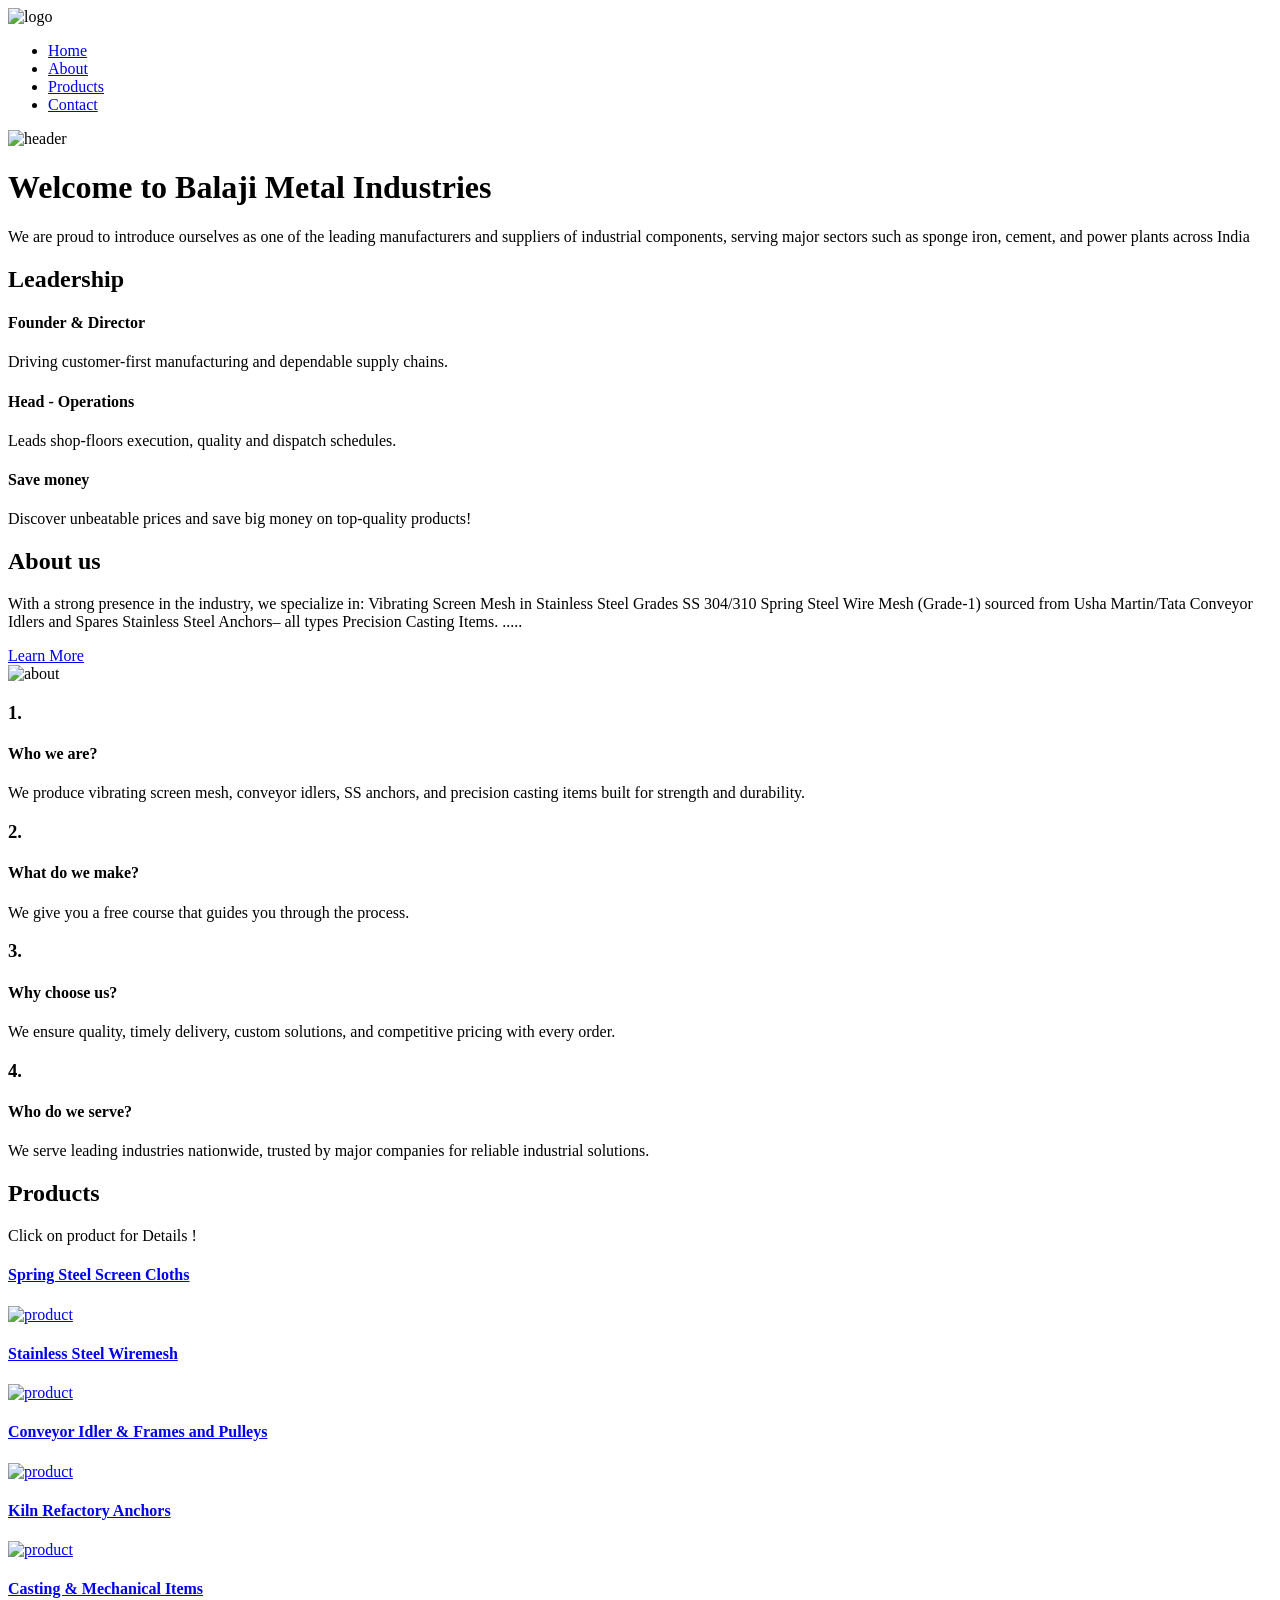
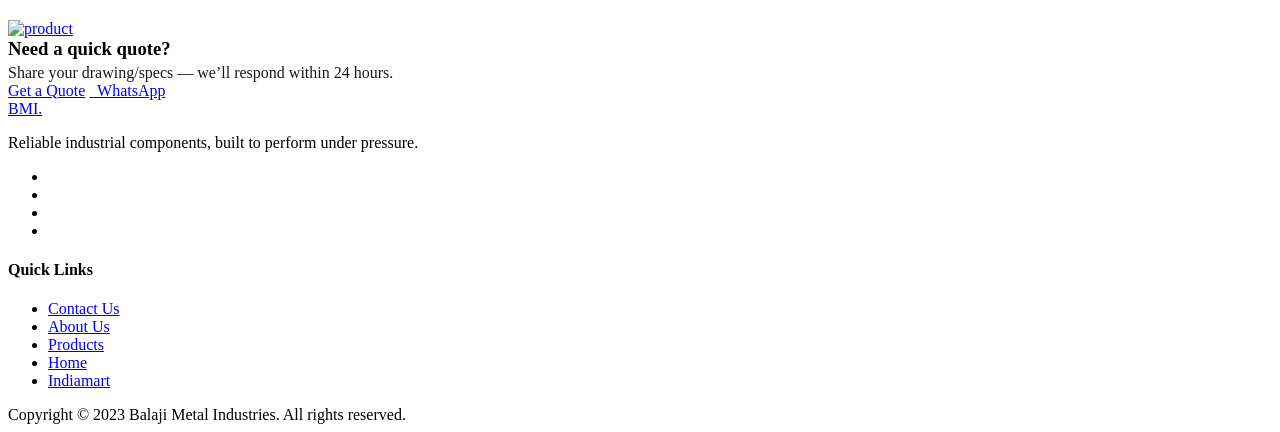
==== index.html @ d3ccbabc "customer list removed" ====
<!DOCTYPE html>
<html lang="en">

<head>

  <!---Links------- -->
  <link href="https://cdn.jsdelivr.net/npm/remixicon@4.3.0/fonts/remixicon.css" rel="stylesheet" />
  <link rel="stylesheet" href="https://cdn.jsdelivr.net/npm/swiper@11/swiper-bundle.min.css">
  <link rel="stylesheet" href="stylenew.css" />
  <link rel="shortcut icon" href="assets/bmi-logo.png" type="image/x-icon">

  <!-- Basic SEO -->
  <title>Balaji Metal Industries | SS Wire Mesh, Conveyor Rollers & Industrial Products</title>
  <meta name="description" content="Balaji Metal Industries is a leading manufacturer and supplier of SS Wire Mesh, Conveyor Idlers & Rollers, SS Anchor Klin, Casting & Mechanical Items. High-quality industrial products with trusted service.">
  <meta name="keywords" content="Balaji Metal Industries, SS Wire Mesh, Conveyor Rollers, SS Anchor Klin, Casting, Mechanical Items, Industrial Products India">
  <meta name="robots" content="index, follow">
  <meta charset="UTF-8">
  <meta name="viewport" content="width=device-width, initial-scale=1.0">

  <!-- Open Graph (Facebook/LinkedIn Sharing) -->
  <meta property="og:title" content="Balaji Metal Industries - Industrial Products Manufacturer">
  <meta property="og:description" content="Leading manufacturer of SS Wire Mesh, Conveyor Rollers, SS Anchor Klin, Casting & Mechanical Items. Trusted by industries across India.">
  <meta property="og:image" content="https://balajimetalindustries.vercel.app/assets/bmi-logo.png">
  <meta property="og:url" content="https://balajimetalindustries.com">
  <meta property="og:type" content="website">

  <!-- Twitter Card -->
  <meta name="twitter:card" content="summary_large_image">
  <meta name="twitter:title" content="Balaji Metal Industries">
  <meta name="twitter:description" content="High-quality SS Wire Mesh, Conveyor Rollers & Industrial Products.">
  <meta name="twitter:image" content="https://balajimetalindustries.vercel.app/assets/bmi-logo.png">
    <script src="https://unpkg.com/scrollreveal"></script>
  <!-- Structured Data (Schema for Organization) -->
  <script type="application/ld+json">
  {
    "@context": "https://schema.org",
    "@type": "Organization",
    "name": "Balaji Metal Industries",
    "url": "https://balajimetalindustries.vercel.app",
    "logo": "https://balajimetalindustries.vercel.app/assets/bmi-logo.png",
    "description": "Manufacturer of SS Wire Mesh, Conveyor Idlers & Rollers, SS Anchor Klin, Casting & Mechanical Items.",
    "address": {
      "@type": "PostalAddress",
      "streetAddress": "26-A Industrial Area Tifra",
      "addressLocality": "Bilaspur",
      "addressRegion": "Chhattisgarh",
      "postalCode": "495223",
      "addressCountry": "India"
    },
    "contactPoint": {
      "@type": "ContactPoint",
      "telephone": "+91-9827930382",
      "contactType": "Customer Support",
      "areaServed": "IN",
      "availableLanguage": "en"
    }
  }
  </script>

</head>
<body>

  <!------Navbar------->
  <nav>
    <div class="nav__header">
      <div class="nav__logo">
        <img src="assets/bmi-logo.png" class="logo" alt="logo">
      </div>
      <div class="nav__menu__btn" id="menu-btn">
        <i class="ri-menu-line"></i>
      </div>
    </div>
    <ul class="nav__links" id="nav-links">
      <li><a href="#home">Home</a></li>
      <li><a href="about.html">About</a></li>
      <li><a href="index.html#product">Products</a></li>
      <li><a href="contact.html">Contact</a></li>
    </ul>
  </nav>


<!-- Hero section -->
  <header class="section__container header__container" id="home">
    <div class="header__image ">
      <img src="assets/header.jpg" class="hero-img fadeIn" alt="header" />
    </div>
    <div class="header__content fadeIn">
      <div>
        <h1>Welcome to Balaji Metal Industries</h1>
        <p>
          We are proud to introduce ourselves as one of the leading
          manufacturers and suppliers of industrial components, serving
          major sectors such as sponge iron, cement, and power plants across
          India
        </p>
      </div>
    </div>
  </header>

<!-- Quick intro -->
  <section class="section__container deals__container">
    <div class="deals__card fadeUp">
      <h2 class="section__header card">Leadership</h2>
      <p></p>
    </div>
    <div class="deals__card">
      <span><i class="ri-cash-line"></i></span>
      <h4>Founder & Director</h4>
      <p>Driving customer-first manufacturing and dependable supply chains.</p>
    </div>
    <div class="deals__card">
      <span><i class="ri-calendar-schedule-line"></i></span>
      <h4>Head - Operations</h4>
      <p>
        Leads shop-floors execution, quality and dispatch schedules.
      </p>
    </div>
    <div class="deals__card">
      <span><i class="ri-money-rupee-circle-line"></i></span>
      <h4>Save money</h4>
      <p>
        Discover unbeatable prices and save big money on top-quality
        products!
      </p>
    </div>
  </section>


<!-- About section -->
  <section class="section__container about__container fadeUp" id="about">
    <div class="about__header">
      <div>
        <h2 class="section__header">About us</h2>
        <p class="section__description">
          With a strong presence in the industry, we specialize in:
          Vibrating Screen Mesh in Stainless Steel Grades SS 304/310
          Spring Steel Wire Mesh (Grade-1) sourced from Usha Martin/Tata
          Conveyor Idlers and Spares
          Stainless Steel Anchors– all types
          Precision Casting Items. .....
        </p>
      </div>
      <a href="about.html" class="about__btn">Learn More</a>
    </div>
    <div class="about__content">
      <div class="about__image imageReveal">
        <img src="assets/about.png" alt="about" />
      </div>
      <div class="about__grid">
        <div class="about__card">
          <h3>1.</h3>
          <h4>Who we are?</h4>
          <p>
            We produce vibrating screen mesh, conveyor idlers, SS anchors, and precision casting items built for strength and durability.
          </p>
        </div>
        <div class="about__card">
          <h3>2.</h3>
          <h4>What do we make?</h4>
          <p>
            We give you a free course that guides you through the process.
          </p>
        </div>
        <div class="about__card">
          <h3>3.</h3>
          <h4>Why choose us?</h4>
          <p>We ensure quality, timely delivery, custom solutions, and competitive pricing with every order.</p>
        </div>
        <div class="about__card">
          <h3>4.</h3>
          <h4>Who do we serve?</h4>
          <p>
            We serve leading industries nationwide, trusted by major companies for reliable industrial solutions.
          </p>
        </div>
      </div>
    </div>
  </section>

<!-- Products section -->
  <section class="section__container product__container" id="product">
    <h2 class="section__header">Products</h2>
    <p>Click on product for Details ! </p>
    <div class="product__grid">

      <a href="product1.html">
        <div class="product__card">
          <h4>Spring Steel Screen Cloths</h4>
          <p></p>
          <img src="assets/Wiremesh/p-1.1.jpg" alt="product" />
        </div>
      </a>

      <a href="product2.html">
        <div class="product__card">
        <h4>Stainless Steel Wiremesh</h4>
        <p></p>
        <img src="assets/SS Wiremsh/p-2.5.jpg" alt="product" />
      </div>
      </a>

      <a href="product3.html">
        <div class="product__card">
          <h4>Conveyor Idler & Frames and Pulleys</h4>
          <p></p>
          <img src="assets/Roller/p-3.1.jpg" alt="product" />
        </div>
      </a>
      <a href="product4.html">
        <div class="product__card">
        <h4>Kiln Refactory Anchors</h4>
        <p></p>
        <img src="assets/Anchor/p-4.1.jpg" alt="product" />
      </div>
      </a>

      <a href="product5.html">
        <div class="product__card">
        <h4>Casting & Mechanical Items</h4>
        <p></p>
        <img src="assets/casting/p-5.1.jpg" alt="product" />
      </div>
      </a>
    </div>
  </section>

  <!-- CTA Bar -->
  <section class="section__container">
    <div class="cta__bar">
      <div>
        <h3 style="margin:0 0 .25rem;">Need a quick quote?</h3>
        <p style="opacity:.9; margin:0;">Share your drawing/specs — we’ll respond within 24 hours.</p>
      </div>
      <a class="btn--light" href="contact.html#form">Get a Quote</a>
      <a class="btn" href="https://wa.me/917000683009" target="_blank" rel="noopener">
        <i class="ri-whatsapp-line"></i>&nbsp; WhatsApp
      </a>
    </div>
  </section>



<!-- Contact detail -->
    <!-- <section class="section-container">
      <div class="contact-details">
        <h2 class="section__header">Contact Details</h2>
        <div class="contact-grid">
          <div class="contact-card">
            <i class="ri-user-3-fill"></i>
            <h4>Owner Name</h4>
            <p>Mrs. Rekha Soni</p>
          </div>
          <div class="contact-card">
            <i class="ri-mail-fill"></i>
            <h4>Email</h4>
            <p><a href="mailto:balajimetalindustries@gmail.com">balajimetalindustries@gmail.com</a></p>
          </div>
          <div class="contact-card">
            <i class="ri-phone-fill"></i>
            <h4>Office Contact</h4>
            <p><a href="tel:+919876543210">+91 9598106365</a></p>
          </div>
        </div>
      </div>
    </section> -->

<!-- Footer -->
    <footer class="footer">
      <div class="section__container footer__container">
        <div class="footer__col">
          <div class="footer__logo"><a href="index.html" class="logo">BMI.</a></div>
          <p>Reliable industrial components, built to perform under pressure.</p>
          <ul class="footer__socials">
            <li><a href="#"><i class="ri-facebook-fill"></i></a></li>
            <li><a href="#"><i class="ri-twitter-fill"></i></a></li>
            <li><a href="#"><i class="ri-linkedin-fill"></i></a></li>
            <li><a href="#"><i class="ri-pinterest-fill"></i></a></li>
          </ul>
        </div>
        <div class="footer__col">
          <h4>Quick Links</h4>
          <ul class="footer__links">
            <li><a href="contact.html">Contact Us</a></li>
            <li><a href="about.html">About Us</a></li>
            <li><a href="index.html#product">Products</a></li>
            <li><a href="index.html">Home</a></li>
            <li><a href="https://www.indiamart.com/balajimetalindustriesbilaspur/profile.html?srsltid=AfmBOooD0EP6Inv6bq7QMRtQfJ1kJ6AT9Rx5hDs3YaGpO_iyS-cby6HP" target="_blank">Indiamart</a></li>
          </ul>
        </div>
      </div>
      <div class="footer__bar">Copyright © 2023 Balaji Metal Industries. All rights reserved.</div>
    </footer>


  <script src="https://unpkg.com/scrollreveal"></script>
  <script src="https://cdn.jsdelivr.net/npm/swiper@11/swiper-bundle.min.js"></script>
  <script src="main.js"></script>

  
</body>

</html>
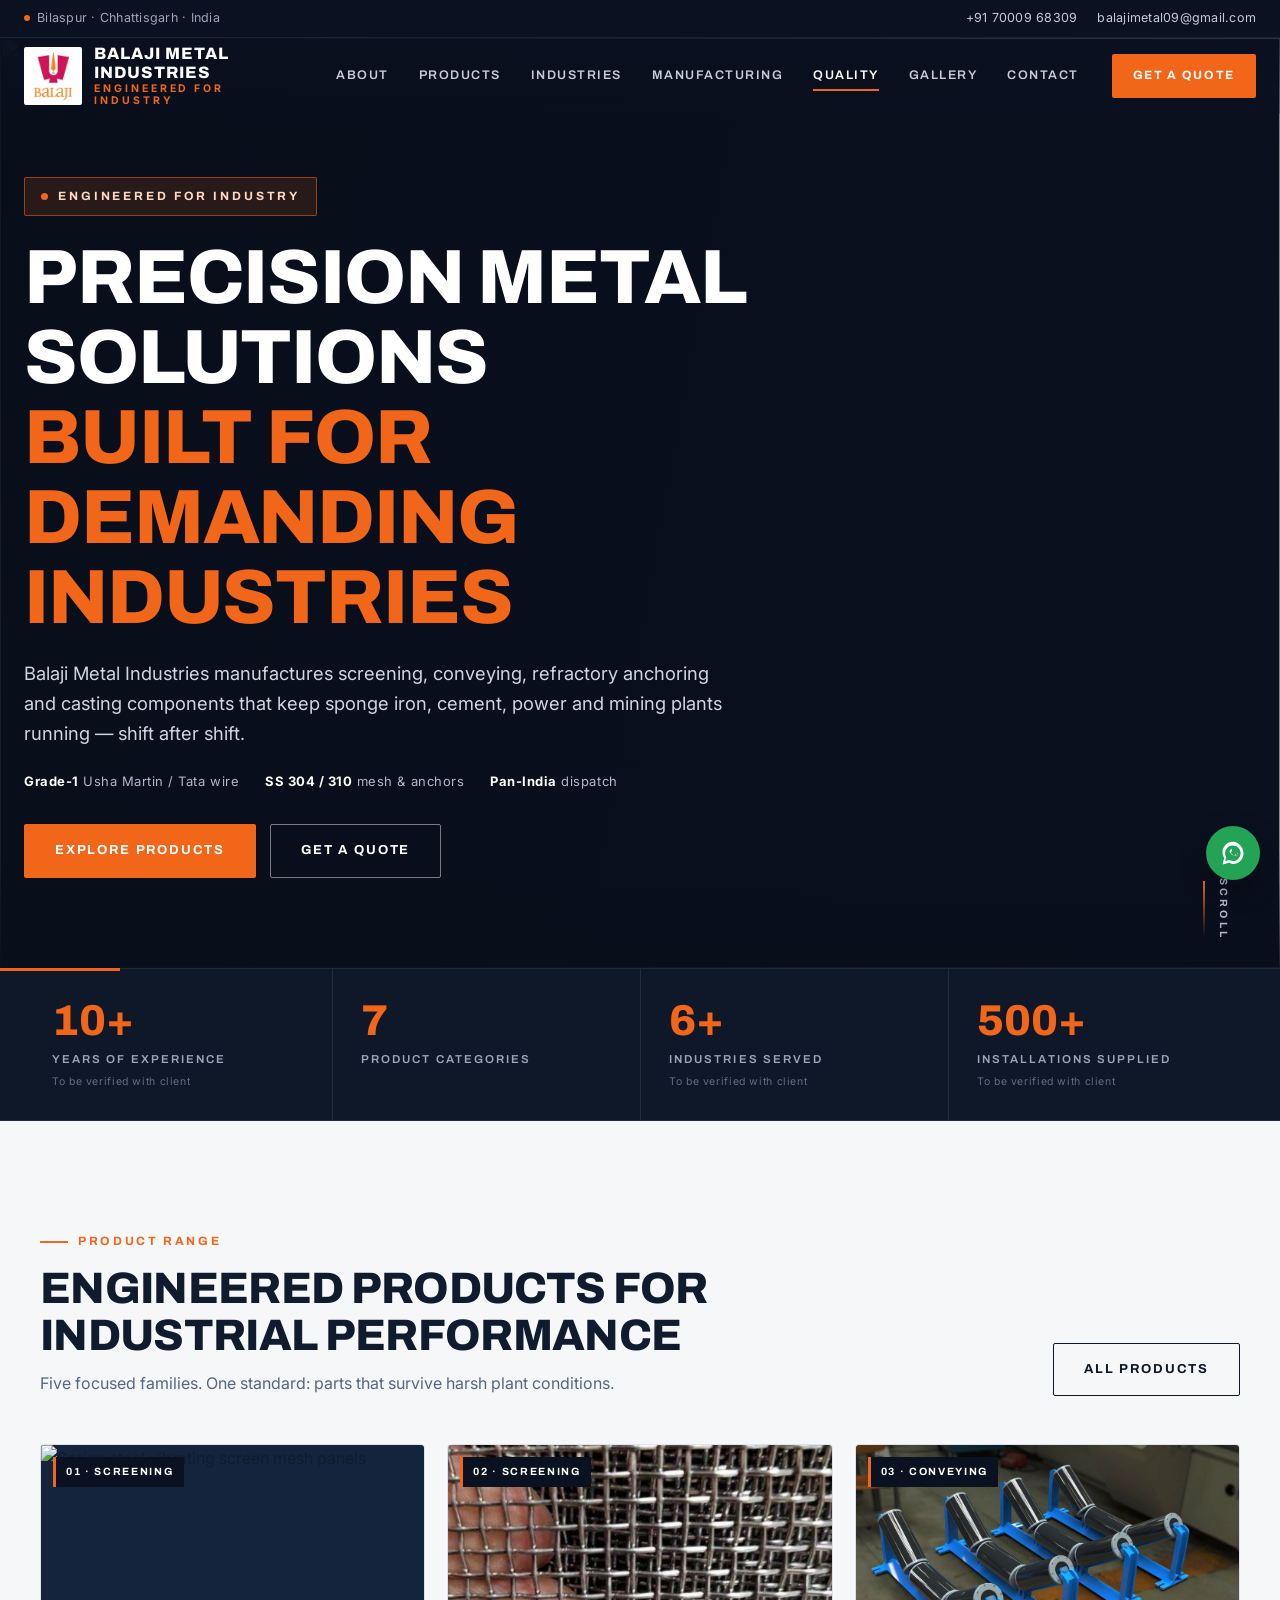
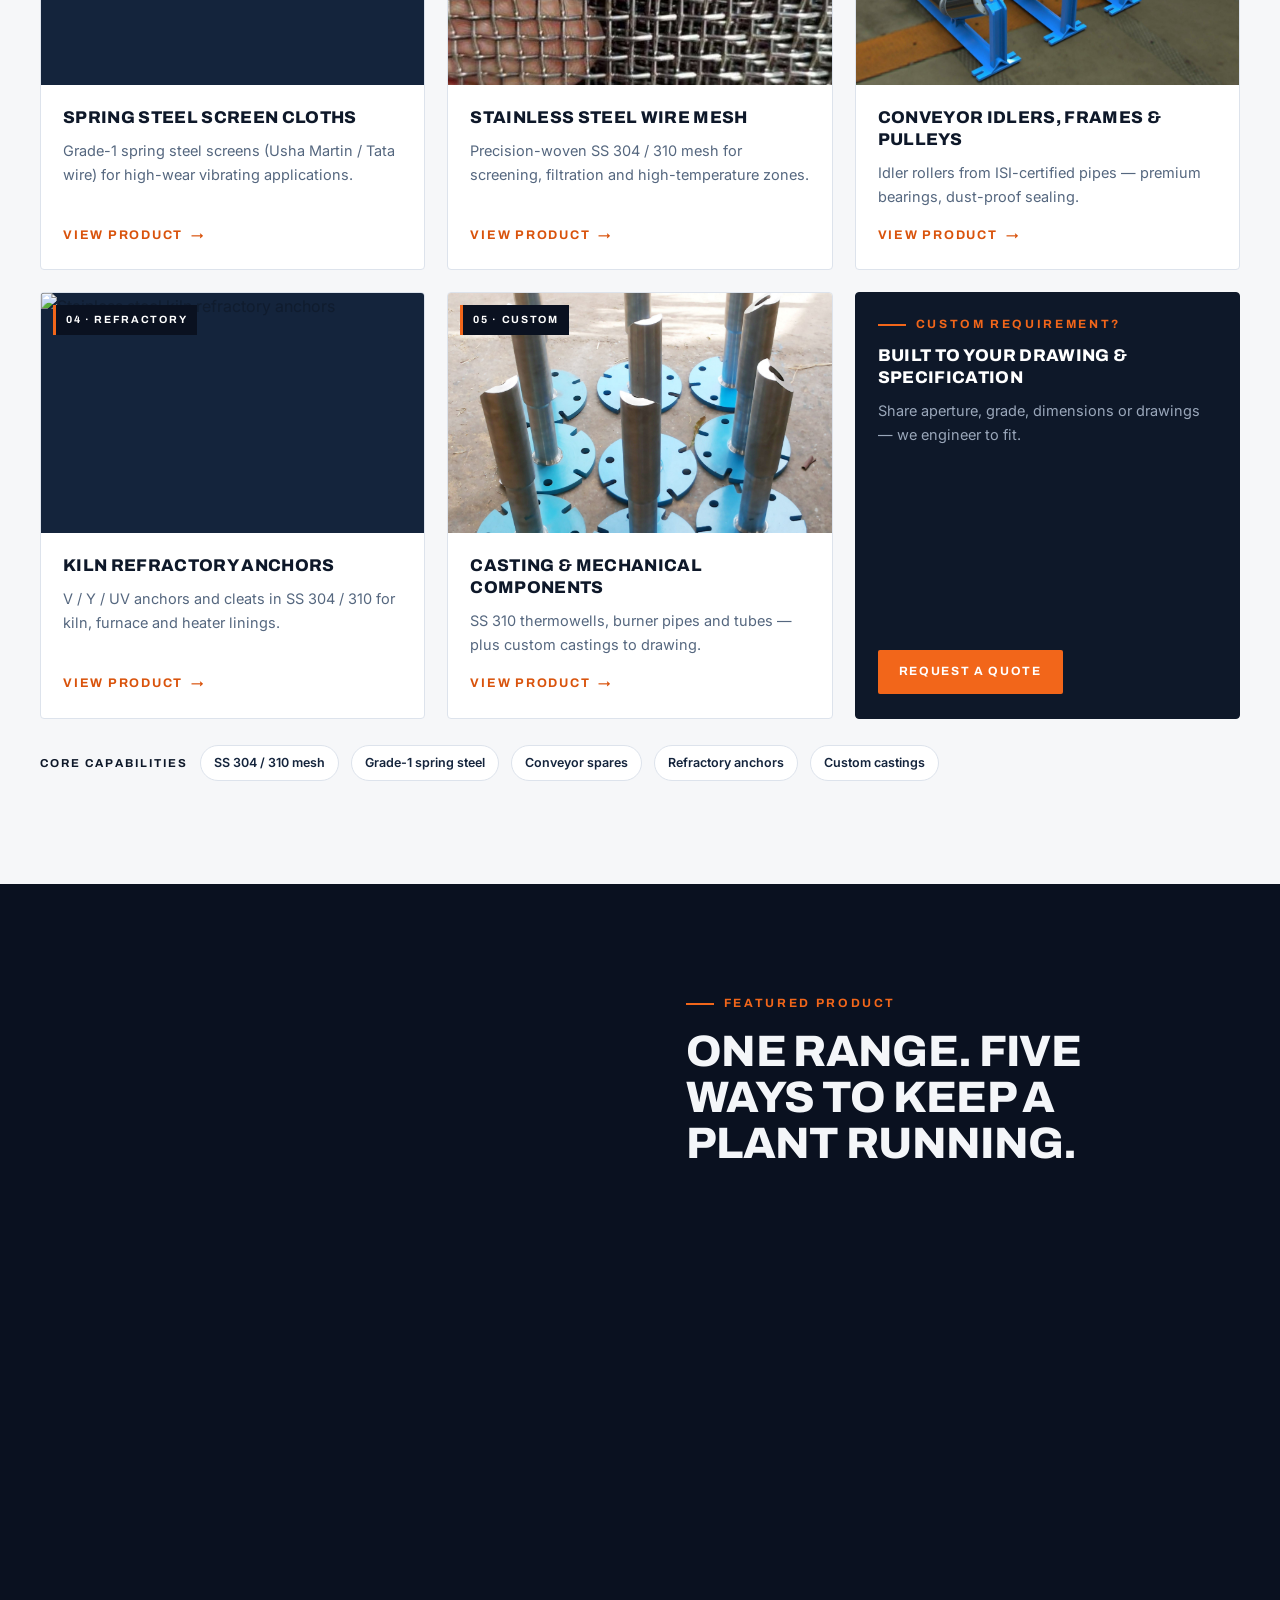
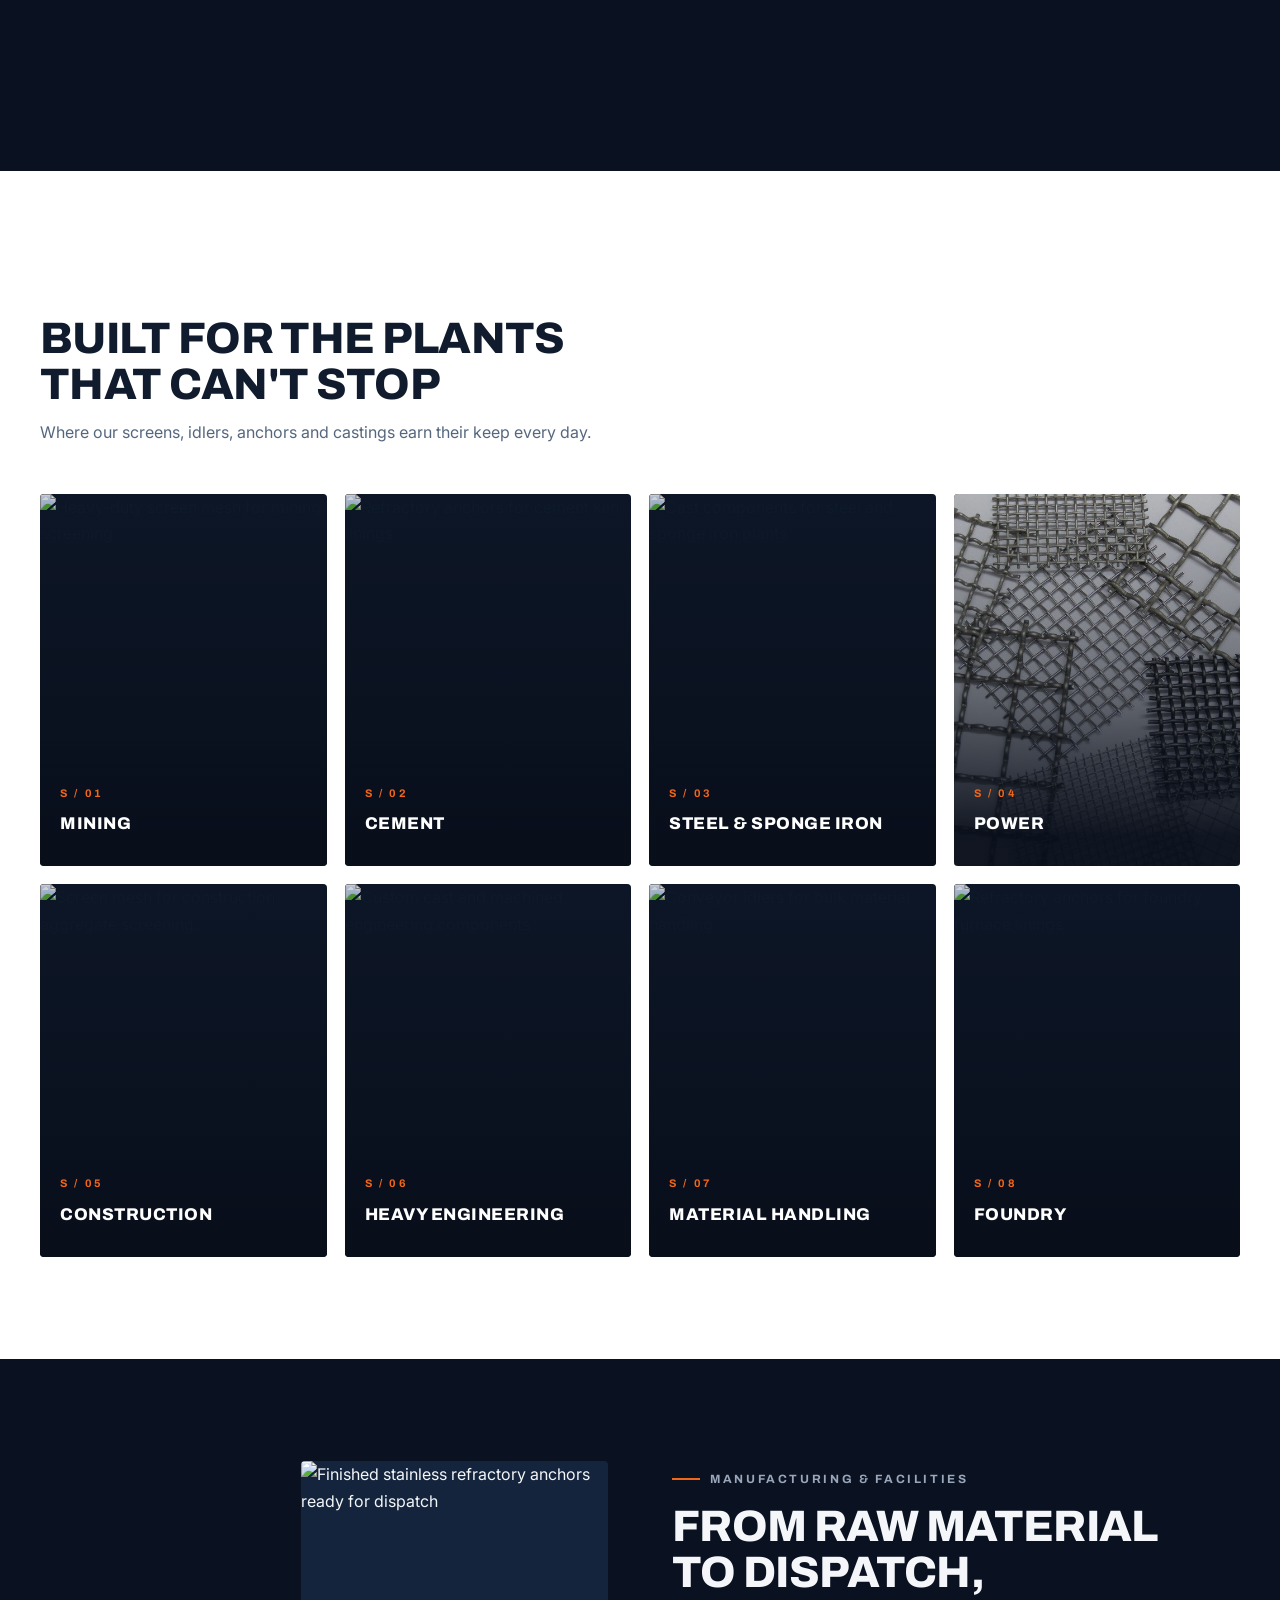
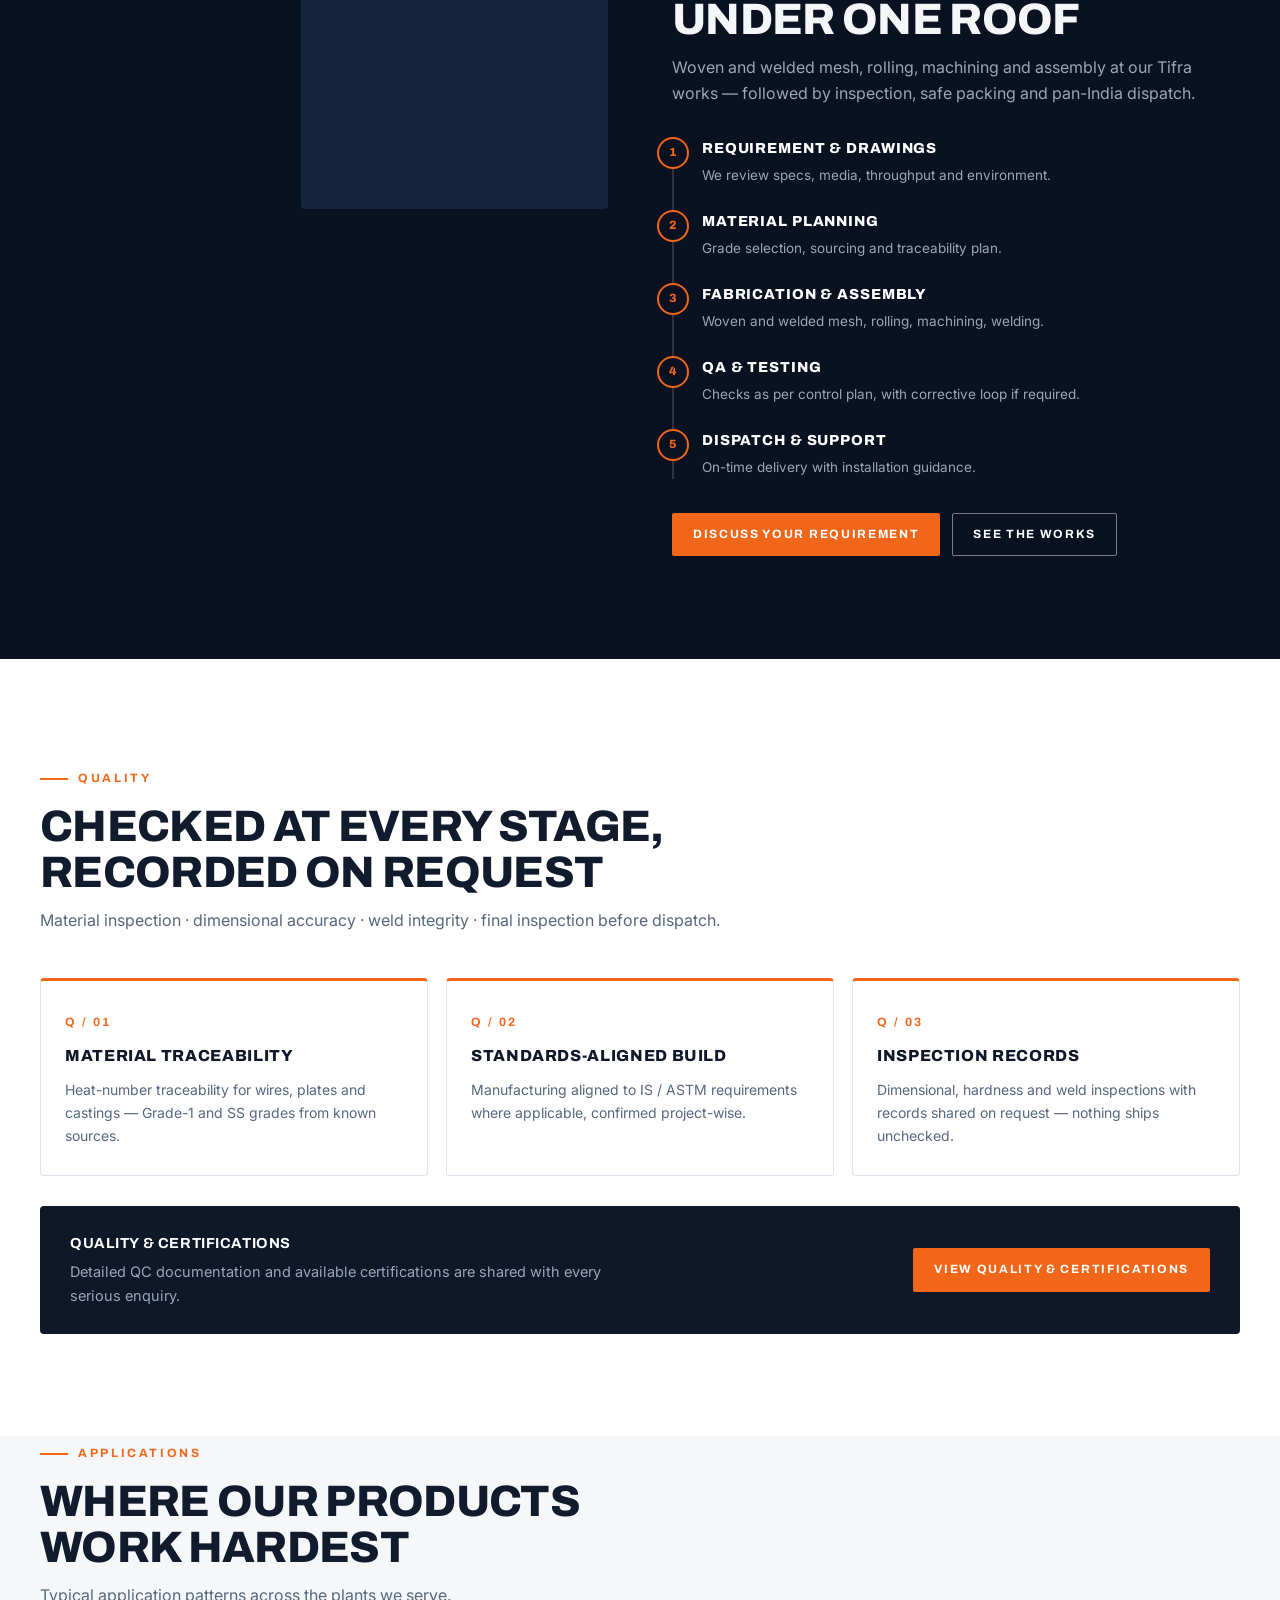
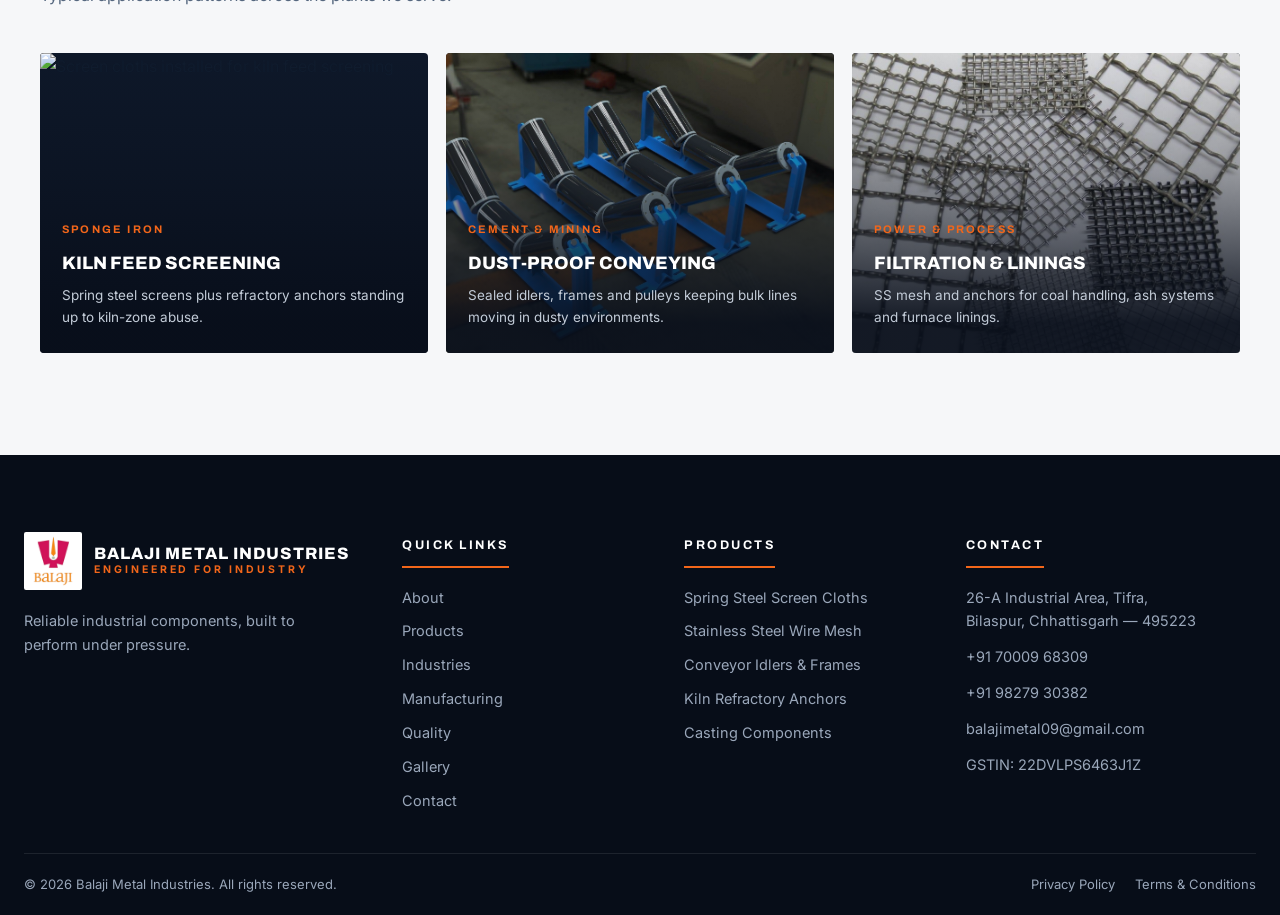
==== commit 3b40e620: "Premium B2B redesign: multi-page site with products, quote system, gallery, company profile" ====
--- a/index.html
+++ b/index.html
@@ -1,302 +1,583 @@
 <!DOCTYPE html>
 <html lang="en">
-
 <head>
-
-  <!---Links------- -->
-  <link href="https://cdn.jsdelivr.net/npm/remixicon@4.3.0/fonts/remixicon.css" rel="stylesheet" />
-  <link rel="stylesheet" href="https://cdn.jsdelivr.net/npm/swiper@11/swiper-bundle.min.css">
-  <link rel="stylesheet" href="stylenew.css" />
-  <link rel="shortcut icon" href="assets/bmi-logo.png" type="image/x-icon">
-
-  <!-- Basic SEO -->
-  <title>Balaji Metal Industries | SS Wire Mesh, Conveyor Rollers & Industrial Products</title>
-  <meta name="description" content="Balaji Metal Industries is a leading manufacturer and supplier of SS Wire Mesh, Conveyor Idlers & Rollers, SS Anchor Klin, Casting & Mechanical Items. High-quality industrial products with trusted service.">
-  <meta name="keywords" content="Balaji Metal Industries, SS Wire Mesh, Conveyor Rollers, SS Anchor Klin, Casting, Mechanical Items, Industrial Products India">
-  <meta name="robots" content="index, follow">
-  <meta charset="UTF-8">
-  <meta name="viewport" content="width=device-width, initial-scale=1.0">
-
-  <!-- Open Graph (Facebook/LinkedIn Sharing) -->
-  <meta property="og:title" content="Balaji Metal Industries - Industrial Products Manufacturer">
-  <meta property="og:description" content="Leading manufacturer of SS Wire Mesh, Conveyor Rollers, SS Anchor Klin, Casting & Mechanical Items. Trusted by industries across India.">
-  <meta property="og:image" content="https://balajimetalindustries.vercel.app/assets/bmi-logo.png">
-  <meta property="og:url" content="https://balajimetalindustries.com">
-  <meta property="og:type" content="website">
-
-  <!-- Twitter Card -->
-  <meta name="twitter:card" content="summary_large_image">
-  <meta name="twitter:title" content="Balaji Metal Industries">
-  <meta name="twitter:description" content="High-quality SS Wire Mesh, Conveyor Rollers & Industrial Products.">
-  <meta name="twitter:image" content="https://balajimetalindustries.vercel.app/assets/bmi-logo.png">
-    <script src="https://unpkg.com/scrollreveal"></script>
-  <!-- Structured Data (Schema for Organization) -->
+  <meta charset="UTF-8" />
+  <meta name="viewport" content="width=device-width, initial-scale=1.0" />
+
+  <!-- ===== SEO ===== -->
+  <title>Balaji Metal Industries | Precision Metal Solutions for Demanding Industries</title>
+  <meta name="description" content="Balaji Metal Industries (Bilaspur, Chhattisgarh) manufactures spring steel screen cloths, stainless steel wire mesh, conveyor idlers, frames & pulleys, kiln refractory anchors and casting components for sponge iron, cement, power and mining plants." />
+  <link rel="canonical" href="https://www.balajimetal.com/" />
+  <meta name="robots" content="index, follow" />
+  <meta name="theme-color" content="#0a1120" />
+  <link rel="icon" href="assets/favicon.ico" sizes="any" />
+  <link rel="icon" type="image/png" href="assets/favicon-32.png" />
+  <link rel="apple-touch-icon" href="assets/favicon-180.png" />
+
+  <!-- ===== Open Graph ===== -->
+  <meta property="og:type" content="website" />
+  <meta property="og:site_name" content="Balaji Metal Industries" />
+  <meta property="og:title" content="Balaji Metal Industries | Precision Metal Solutions for Demanding Industries" />
+  <meta property="og:description" content="Spring steel screens, SS wire mesh, conveyor idlers, refractory anchors and cast components — built for sponge iron, cement, power and mining plants." />
+  <meta property="og:url" content="https://www.balajimetal.com/" />
+  <meta property="og:image" content="https://www.balajimetal.com/assets/header.jpg" />
+
+  <!-- ===== Fonts (display swap, preconnected) ===== -->
+  <link rel="preconnect" href="https://fonts.googleapis.com" />
+  <link rel="preconnect" href="https://fonts.gstatic.com" crossorigin />
+  <link href="https://fonts.googleapis.com/css2?family=Archivo:wght@600;700;800&family=Inter:wght@400;500;600;700&display=swap" rel="stylesheet" />
+
+  <!-- ===== Styles ===== -->
+  <link rel="stylesheet" href="css/design-system.css" />
+  <link rel="stylesheet" href="css/components.css" />
+  <link rel="stylesheet" href="css/home.css" />
+  <link rel="stylesheet" href="css/sections.css" />
+
+  <!-- ===== Structured data (verified company facts only) ===== -->
   <script type="application/ld+json">
   {
     "@context": "https://schema.org",
     "@type": "Organization",
     "name": "Balaji Metal Industries",
-    "url": "https://balajimetalindustries.vercel.app",
-    "logo": "https://balajimetalindustries.vercel.app/assets/bmi-logo.png",
-    "description": "Manufacturer of SS Wire Mesh, Conveyor Idlers & Rollers, SS Anchor Klin, Casting & Mechanical Items.",
+    "url": "https://www.balajimetal.com/",
+    "email": "balajimetal09@gmail.com",
+    "telephone": "+91-70009683009",
     "address": {
       "@type": "PostalAddress",
-      "streetAddress": "26-A Industrial Area Tifra",
+      "streetAddress": "26-A Industrial Area, Tifra",
       "addressLocality": "Bilaspur",
       "addressRegion": "Chhattisgarh",
       "postalCode": "495223",
-      "addressCountry": "India"
-    },
-    "contactPoint": {
-      "@type": "ContactPoint",
-      "telephone": "+91-9827930382",
-      "contactType": "Customer Support",
-      "areaServed": "IN",
-      "availableLanguage": "en"
+      "addressCountry": "IN"
     }
   }
   </script>
-
 </head>
+
 <body>
-
-  <!------Navbar------->
-  <nav>
-    <div class="nav__header">
-      <div class="nav__logo">
-        <img src="assets/bmi-logo.png" class="logo" alt="logo">
-      </div>
-      <div class="nav__menu__btn" id="menu-btn">
-        <i class="ri-menu-line"></i>
+  <a class="skip-link" href="#main">Skip to main content</a>
+
+  <!-- ================= TOPBAR ================= -->
+  <div class="topbar">
+    <div class="container container--wide topbar__inner">
+      <div class="topbar__group">
+        <span class="topbar__item"><span class="topbar__dot" aria-hidden="true"></span>Bilaspur · Chhattisgarh · India</span>
+      </div>
+      <div class="topbar__group topbar__group--right">
+        <a class="topbar__item" href="tel:+9170009683009">+91 70009 68309</a>
+        <a class="topbar__item" href="mailto:balajimetal09@gmail.com">balajimetal09@gmail.com</a>
       </div>
     </div>
-    <ul class="nav__links" id="nav-links">
-      <li><a href="#home">Home</a></li>
-      <li><a href="about.html">About</a></li>
-      <li><a href="index.html#product">Products</a></li>
-      <li><a href="contact.html">Contact</a></li>
-    </ul>
-  </nav>
-
-
-<!-- Hero section -->
-  <header class="section__container header__container" id="home">
-    <div class="header__image ">
-      <img src="assets/header.jpg" class="hero-img fadeIn" alt="header" />
-    </div>
-    <div class="header__content fadeIn">
-      <div>
-        <h1>Welcome to Balaji Metal Industries</h1>
-        <p>
-          We are proud to introduce ourselves as one of the leading
-          manufacturers and suppliers of industrial components, serving
-          major sectors such as sponge iron, cement, and power plants across
-          India
-        </p>
+  </div>
+
+  <!-- ================= NAVBAR ================= -->
+  <header class="navbar" data-navbar>
+    <div class="container container--wide navbar__inner">
+      <a class="brand" href="index.html" aria-label="Balaji Metal Industries — home">
+        <span class="brand__mark" aria-hidden="true"><img src="assets/bmi-logo-square.png" alt="" width="40" height="40" onerror="this.outerHTML='B'" /></span>
+        <span class="brand__text">
+          <span class="brand__name">Balaji Metal Industries</span>
+          <span class="brand__sub">Engineered for Industry</span>
+        </span>
+      </a>
+
+      <nav class="nav-links" aria-label="Primary">
+        <a href="about.html" data-nav-link>About</a>
+        <a href="products/" data-nav-link>Products</a>
+        <a href="#industries" data-nav-link>Industries</a>
+        <a href="#manufacturing" data-nav-link>Manufacturing</a>
+        <a href="#quality" data-nav-link>Quality</a>
+        <a href="about.html#gallery" data-nav-link>Gallery</a>
+        <a href="#contact" data-nav-link>Contact</a>
+      </nav>
+
+      <div class="navbar__cta">
+        <a class="btn btn--accent btn--sm btn--nav-quote" href="quote.html">Get a Quote</a>
+        <button class="nav-toggle" type="button" data-nav-toggle aria-expanded="false" aria-controls="mobile-menu" aria-label="Open menu">
+          <span></span><span></span><span></span>
+        </button>
       </div>
     </div>
   </header>
 
-<!-- Quick intro -->
-  <section class="section__container deals__container">
-    <div class="deals__card fadeUp">
-      <h2 class="section__header card">Leadership</h2>
-      <p></p>
+  <!-- Mobile drawer -->
+  <div class="mobile-menu" data-mobile-menu id="mobile-menu">
+    <div class="mobile-menu__scrim" data-mobile-scrim></div>
+    <nav class="mobile-menu__panel" aria-label="Mobile">
+            <a href="about.html">About</a>
+            <a href="products/">Products</a>
+      <a href="#industries">Industries</a>
+      <a href="#manufacturing">Manufacturing</a>
+      <a href="#quality">Quality</a>
+      <a href="about.html#gallery">Gallery</a>
+      <a href="#contact">Contact</a>
+      <div class="mobile-menu__cta">
+        <a class="btn btn--accent" href="quote.html" style="border:0;text-align:center;">Get a Quote</a>
+        <a class="btn btn--outline-light" href="https://wa.me/917000683009" target="_blank" rel="noopener" style="text-align:center;">WhatsApp Us</a>
+      </div>
+    </nav>
+  </div>
+
+  <main id="main">
+    <!-- ================= 1. HERO ================= -->
+    <section class="hero" aria-labelledby="hero-heading">
+      <div class="hero__bg" aria-hidden="true">
+        <!-- Real site imagery; compressed hero asset. Phase 5: responsive srcset. -->
+        <img src="assets/header.jpg" alt="" fetchpriority="high" />
+      </div>
+      <div class="hero__overlay" aria-hidden="true"></div>
+
+      <div class="container container--wide">
+        <div class="hero__inner">
+          <p class="hero__badge"><i aria-hidden="true"></i>Engineered for Industry</p>
+          <h1 id="hero-heading">
+            Precision Metal Solutions
+            <span class="accent-line">Built for Demanding Industries</span>
+          </h1>
+          <p class="hero__sub">
+            Balaji Metal Industries manufactures screening, conveying, refractory
+            anchoring and casting components that keep sponge iron, cement, power
+            and mining plants running — shift after shift.
+          </p>
+          <div class="hero__meta">
+            <span><strong>Grade-1</strong> Usha Martin / Tata wire</span>
+            <span><strong>SS 304 / 310</strong> mesh &amp; anchors</span>
+            <span><strong>Pan-India</strong> dispatch</span>
+          </div>
+          <div class="hero__ctas">
+            <a class="btn btn--accent" href="#products">Explore Products</a>
+            <a class="btn btn--outline-light" href="#contact">Get a Quote</a>
+          </div>
+        </div>
+      </div>
+
+      <span class="scroll-cue" aria-hidden="true">Scroll</span>
+    </section>
+
+    <!-- ================= 2. STATS ================= -->
+    <!-- Values render from js/data/company.js. Items flagged verified:false
+         are placeholders carried over from the old site — confirm with client. -->
+    <section class="stats" aria-label="Company highlights">
+      <div class="container container--wide stats__grid">
+        <div class="stat reveal">
+          <div class="stat__value"><span data-count="10" data-suffix="+">10+</span></div>
+          <div class="stat__label">Years of Experience</div>
+          <span class="stat__verify">To be verified with client</span>
+        </div>
+        <div class="stat reveal" style="--reveal-delay:80ms">
+          <div class="stat__value"><span data-count="7" data-suffix="">7</span></div>
+          <div class="stat__label">Product Categories</div>
+        </div>
+        <div class="stat reveal" style="--reveal-delay:160ms">
+          <div class="stat__value"><span data-count="6" data-suffix="+">6+</span></div>
+          <div class="stat__label">Industries Served</div>
+          <span class="stat__verify">To be verified with client</span>
+        </div>
+        <div class="stat reveal" style="--reveal-delay:240ms">
+          <div class="stat__value"><span data-count="500" data-suffix="+">500+</span></div>
+          <div class="stat__label">Installations Supplied</div>
+          <span class="stat__verify">To be verified with client</span>
+        </div>
+      </div>
+    </section>
+
+    
+
+    <!-- ================= 4. PRODUCT SHOWCASE ================= -->
+    <section class="section section--paper" id="products" aria-labelledby="products-heading">
+      <div class="container">
+        <div class="home-products__head">
+          <div class="section-head" style="margin-bottom:0;">
+            <p class="eyebrow reveal">Product Range</p>
+            <h2 class="h-section reveal" id="products-heading">Engineered Products for Industrial Performance</h2>
+            <p class="muted reveal">Five focused families. One standard: parts that survive harsh plant conditions.</p>
+          </div>
+          <a class="btn btn--outline-dark reveal" href="products/">All Products</a>
+        </div>
+
+        <div class="product-grid">
+          <article class="product-card reveal">
+            <div class="product-card__media">
+              <img src="assets/Wiremesh/p-1.1.jpg" alt="Spring steel vibrating screen mesh panels" loading="lazy" />
+              <span class="product-card__tag">01 · Screening</span>
+            </div>
+            <div class="product-card__body">
+              <h3 class="product-card__title">Spring Steel Screen Cloths</h3>
+              <p class="product-card__text">Grade-1 spring steel screens (Usha Martin / Tata wire) for high-wear vibrating applications.</p>
+              <a class="product-card__link" href="products/spring-steel-screen-cloths.html">View Product</a>
+            </div>
+          </article>
+
+          <article class="product-card reveal" style="--reveal-delay:90ms">
+            <div class="product-card__media">
+              <img src="assets/SS Wiremsh/p-2.5.jpg" alt="Stainless steel wire mesh rolls" loading="lazy" />
+              <span class="product-card__tag">02 · Screening</span>
+            </div>
+            <div class="product-card__body">
+              <h3 class="product-card__title">Stainless Steel Wire Mesh</h3>
+              <p class="product-card__text">Precision-woven SS 304 / 310 mesh for screening, filtration and high-temperature zones.</p>
+              <a class="product-card__link" href="products/stainless-steel-wire-mesh.html">View Product</a>
+            </div>
+          </article>
+
+          <article class="product-card reveal" style="--reveal-delay:180ms">
+            <div class="product-card__media">
+              <img src="assets/Roller/p-3.3.jpg" alt="Conveyor idler rollers and frames" loading="lazy" />
+              <span class="product-card__tag">03 · Conveying</span>
+            </div>
+            <div class="product-card__body">
+              <h3 class="product-card__title">Conveyor Idlers, Frames &amp; Pulleys</h3>
+              <p class="product-card__text">Idler rollers from ISI-certified pipes — premium bearings, dust-proof sealing.</p>
+              <a class="product-card__link" href="products/conveyor-idlers-frames-pulleys.html">View Product</a>
+            </div>
+          </article>
+
+          <article class="product-card reveal">
+            <div class="product-card__media">
+              <img src="assets/Anchor/p-4.1.jpg" alt="Stainless steel kiln refractory anchors" loading="lazy" />
+              <span class="product-card__tag">04 · Refractory</span>
+            </div>
+            <div class="product-card__body">
+              <h3 class="product-card__title">Kiln Refractory Anchors</h3>
+              <p class="product-card__text">V / Y / UV anchors and cleats in SS 304 / 310 for kiln, furnace and heater linings.</p>
+              <a class="product-card__link" href="products/kiln-refractory-anchors.html">View Product</a>
+            </div>
+          </article>
+
+          <article class="product-card reveal" style="--reveal-delay:90ms">
+            <div class="product-card__media">
+              <img src="assets/casting/p-5.1.jpg" alt="Precision cast industrial components" loading="lazy" onerror="this.src='assets/header.jpg'" />
+              <span class="product-card__tag">05 · Custom</span>
+            </div>
+            <div class="product-card__body">
+              <h3 class="product-card__title">Casting &amp; Mechanical Components</h3>
+              <p class="product-card__text">SS 310 thermowells, burner pipes and tubes — plus custom castings to drawing.</p>
+              <a class="product-card__link" href="products/casting-mechanical-components.html">View Product</a>
+            </div>
+          </article>
+
+          <article class="product-card reveal" style="--reveal-delay:180ms;background:var(--navy-900);border-color:var(--navy-900);">
+            <div class="product-card__body" style="justify-content:center;min-height:100%;">
+              <p class="eyebrow">Custom Requirement?</p>
+              <h3 class="product-card__title" style="color:#fff;">Built to Your Drawing &amp; Specification</h3>
+              <p class="product-card__text" style="color:var(--text-muted-dark);">Share aperture, grade, dimensions or drawings — we engineer to fit.</p>
+              <div><a class="btn btn--accent btn--sm" href="#contact">Request a Quote</a></div>
+            </div>
+          </article>
+        </div>
+
+        <div class="cap-strip reveal">
+          <b>Core capabilities</b>
+          <span class="cap-chip">SS 304 / 310 mesh</span>
+          <span class="cap-chip">Grade-1 spring steel</span>
+          <span class="cap-chip">Conveyor spares</span>
+          <span class="cap-chip">Refractory anchors</span>
+          <span class="cap-chip">Custom castings</span>
+        </div>
+      </div>
+    </section>
+
+    <!-- ================= 5. FEATURED PRODUCT INTERACTION ================= -->
+    <!-- Tabs render from js/data/products.js; static markup = product 01 (no-JS safe) -->
+    <section class="section featured" id="featured" aria-labelledby="featured-heading">
+      <div class="container featured__grid">
+        <div class="featured__media reveal">
+          <img data-featured-img src="assets/Wiremesh/p-1.2.jpg" alt="Close view of spring steel screen mesh weave" loading="lazy" />
+          <span class="featured__count" data-featured-count>01 / 05</span>
+        </div>
+        <div class="featured__body">
+          <p class="eyebrow reveal">Featured Product</p>
+          <h2 class="h-section reveal" id="featured-heading">One Range. Five Ways to Keep a Plant Running.</h2>
+          <div class="featured__tabs reveal" role="tablist" aria-label="Product categories" data-featured-tabs>
+            <button class="featured__tab" type="button" role="tab" aria-selected="true" data-featured-tab="0" id="ftab-0" aria-controls="fpanel">Screen Cloths</button>
+            <button class="featured__tab" type="button" role="tab" aria-selected="false" data-featured-tab="1" id="ftab-1" aria-controls="fpanel" tabindex="-1">SS Wire Mesh</button>
+            <button class="featured__tab" type="button" role="tab" aria-selected="false" data-featured-tab="2" id="ftab-2" aria-controls="fpanel" tabindex="-1">Idlers &amp; Pulleys</button>
+            <button class="featured__tab" type="button" role="tab" aria-selected="false" data-featured-tab="3" id="ftab-3" aria-controls="fpanel" tabindex="-1">Anchors</button>
+            <button class="featured__tab" type="button" role="tab" aria-selected="false" data-featured-tab="4" id="ftab-4" aria-controls="fpanel" tabindex="-1">Castings</button>
+          </div>
+          <div class="featured__panel reveal" role="tabpanel" id="fpanel" aria-labelledby="ftab-0" data-featured-panel tabindex="0">
+            <h3 class="featured__name" data-featured-name>Spring Steel Screen Cloths</h3>
+            <p class="featured__desc" data-featured-desc>Grade-1 spring steel screens (Usha Martin / Tata wire) for high-wear vibrating applications.</p>
+            <ul class="featured__points" data-featured-points role="list">
+              <li>Grade-1 spring steel wire from Usha Martin / Tata</li>
+              <li>Also available in SS 304 and SS 310</li>
+              <li>All sizes, with clamps or without, to suit installation</li>
+            </ul>
+            <div class="featured__apps" data-featured-apps>
+              <b class="app-label">Typical applications</b>
+              <span>Sponge Iron</span><span>Cement</span><span>Mining</span><span>Power</span>
+            </div>
+            <div style="display:flex;gap:12px;flex-wrap:wrap;">
+              <a class="btn btn--accent btn--sm" href="quote.html" data-featured-cta>Request a Quote</a>
+              <a class="btn btn--outline-light btn--sm" href="products/">All Products</a>
+            </div>
+          </div>
+        </div>
+      </div>
+    </section>
+
+    <!-- Phase 3–4 anchors: sections land here without breaking nav -->
+    <!-- ================= 7. INDUSTRIES ================= -->
+    <section class="section" id="industries" aria-labelledby="industries-heading">
+      <div class="container">
+        <div class="home-products__head">
+          <div class="section-head" style="margin-bottom:0;">
+            <p class="eyebrow reveal">Industries Served</p>
+            <h2 class="h-section reveal" id="industries-heading">Built for the Plants That Can't Stop</h2>
+            <p class="muted reveal">Where our screens, idlers, anchors and castings earn their keep every day.</p>
+          </div>
+        </div>
+
+        <div class="industries-grid">
+          <article class="industry-card reveal" tabindex="0">
+            <img src="assets/Wiremesh/p-1.4.jpg" alt="Heavy-duty screen mesh for mining screening" loading="lazy" />
+            <div class="industry-card__body">
+              <span class="industry-card__index">S / 01</span>
+              <h3>Mining</h3>
+              <p>Wear-resistant screen cloths for vibrating screens.</p>
+            </div>
+          </article>
+          <article class="industry-card reveal" style="--reveal-delay:70ms" tabindex="0">
+            <img src="assets/Anchor/p-4.6.jpg" alt="Refractory anchors for cement kiln linings" loading="lazy" />
+            <div class="industry-card__body">
+              <span class="industry-card__index">S / 02</span>
+              <h3>Cement</h3>
+              <p>Screens, idlers and anchors — raw mill to packing.</p>
+            </div>
+          </article>
+          <article class="industry-card reveal" style="--reveal-delay:140ms" tabindex="0">
+            <img src="assets/casting/p-5.4.jpg" alt="Cast components for steel and sponge iron plants" loading="lazy" />
+            <div class="industry-card__body">
+              <span class="industry-card__index">S / 03</span>
+              <h3>Steel &amp; Sponge Iron</h3>
+              <p>High-temperature screens, anchors and cast spares.</p>
+            </div>
+          </article>
+          <article class="industry-card reveal" style="--reveal-delay:210ms" tabindex="0">
+            <img src="assets/SS Wiremsh/p-2.3.jpg" alt="Wire mesh for power plant coal and ash handling" loading="lazy" />
+            <div class="industry-card__body">
+              <span class="industry-card__index">S / 04</span>
+              <h3>Power</h3>
+              <p>Dependable spares for coal handling and ash systems.</p>
+            </div>
+          </article>
+          <article class="industry-card reveal" tabindex="0">
+            <img src="assets/Wiremesh/p-1.3.jpg" alt="Screen mesh for construction aggregate screening" loading="lazy" />
+            <div class="industry-card__body">
+              <span class="industry-card__index">S / 05</span>
+              <h3>Construction</h3>
+              <p>Screening media for aggregates and crushing units.</p>
+            </div>
+          </article>
+          <article class="industry-card reveal" style="--reveal-delay:70ms" tabindex="0">
+            <img src="assets/casting/p-5.5.jpg" alt="Custom cast and machined engineering components" loading="lazy" />
+            <div class="industry-card__body">
+              <span class="industry-card__index">S / 06</span>
+              <h3>Heavy Engineering</h3>
+              <p>Custom castings built to customer drawings.</p>
+            </div>
+          </article>
+          <article class="industry-card reveal" style="--reveal-delay:140ms" tabindex="0">
+            <img src="assets/Roller/p-3.2.jpeg" alt="Conveyor idlers for bulk material handling" loading="lazy" />
+            <div class="industry-card__body">
+              <span class="industry-card__index">S / 07</span>
+              <h3>Material Handling</h3>
+              <p>Idlers, frames and pulleys for belt conveyors.</p>
+            </div>
+          </article>
+          <article class="industry-card reveal" style="--reveal-delay:210ms" tabindex="0">
+            <img src="assets/Anchor/p-4.4.jpg" alt="Refractory anchors for foundry furnace linings" loading="lazy" />
+            <div class="industry-card__body">
+              <span class="industry-card__index">S / 08</span>
+              <h3>Foundry</h3>
+              <p>Anchors and mesh for furnace and heater linings.</p>
+            </div>
+          </article>
+        </div>
+      </div>
+    </section>
+
+    <!-- ================= 8. MANUFACTURING ================= -->
+    <section class="section mfg" id="manufacturing" aria-labelledby="mfg-heading">
+      <div class="container mfg__grid">
+        <div class="mfg__collage reveal">
+          <img class="img-reveal" src="assets/casting/p-5.3.jpg" alt="Cast component at Balaji Metal Industries works" loading="lazy" />
+          <img src="assets/Anchor/p-4.5.jpg" alt="Finished stainless refractory anchors ready for dispatch" loading="lazy" />
+        </div>
+        <div class="mfg__body">
+          <p class="eyebrow reveal">Manufacturing &amp; Facilities</p>
+          <h2 class="h-section reveal" id="mfg-heading">From Raw Material to Dispatch, Under One Roof</h2>
+          <p class="reveal">Woven and welded mesh, rolling, machining and assembly at our Tifra works — followed by inspection, safe packing and pan-India dispatch.</p>
+          <ol class="timeline reveal" style="list-style:none;padding:0;">
+            <li class="timeline__step" data-step="1">
+              <h3>Requirement &amp; Drawings</h3>
+              <p>We review specs, media, throughput and environment.</p>
+            </li>
+            <li class="timeline__step" data-step="2">
+              <h3>Material Planning</h3>
+              <p>Grade selection, sourcing and traceability plan.</p>
+            </li>
+            <li class="timeline__step" data-step="3">
+              <h3>Fabrication &amp; Assembly</h3>
+              <p>Woven and welded mesh, rolling, machining, welding.</p>
+            </li>
+            <li class="timeline__step" data-step="4">
+              <h3>QA &amp; Testing</h3>
+              <p>Checks as per control plan, with corrective loop if required.</p>
+            </li>
+            <li class="timeline__step" data-step="5">
+              <h3>Dispatch &amp; Support</h3>
+              <p>On-time delivery with installation guidance.</p>
+            </li>
+          </ol>
+          <div class="reveal" style="display:flex;gap:12px;flex-wrap:wrap;">
+            <a class="btn btn--accent btn--sm" href="quote.html">Discuss Your Requirement</a>
+            <a class="btn btn--outline-light btn--sm" href="about.html#gallery">See the Works</a>
+          </div>
+        </div>
+      </div>
+    </section>
+
+    <!-- ================= 9. QUALITY ================= -->
+    <!-- No invented certifications: only verified practices are listed. -->
+    <section class="section" id="quality" aria-labelledby="quality-heading">
+      <div class="container">
+        <div class="section-head" style="margin-bottom:0;">
+          <p class="eyebrow reveal">Quality</p>
+          <h2 class="h-section reveal" id="quality-heading">Checked at Every Stage, Recorded on Request</h2>
+          <p class="muted reveal">Material inspection · dimensional accuracy · weld integrity · final inspection before dispatch.</p>
+        </div>
+        <div class="quality-grid">
+          <div class="quality-card reveal">
+            <span class="quality-card__index">Q / 01</span>
+            <h3>Material Traceability</h3>
+            <p>Heat-number traceability for wires, plates and castings — Grade-1 and SS grades from known sources.</p>
+          </div>
+          <div class="quality-card reveal" style="--reveal-delay:90ms">
+            <span class="quality-card__index">Q / 02</span>
+            <h3>Standards-Aligned Build</h3>
+            <p>Manufacturing aligned to IS / ASTM requirements where applicable, confirmed project-wise.</p>
+          </div>
+          <div class="quality-card reveal" style="--reveal-delay:180ms">
+            <span class="quality-card__index">Q / 03</span>
+            <h3>Inspection Records</h3>
+            <p>Dimensional, hardness and weld inspections with records shared on request — nothing ships unchecked.</p>
+          </div>
+        </div>
+        <div class="quality-cta reveal">
+          <p><strong>Quality &amp; certifications</strong>Detailed QC documentation and available certifications are shared with every serious enquiry.</p>
+          <a class="btn btn--accent btn--sm" href="contact.html">View Quality &amp; Certifications</a>
+        </div>
+      </div>
+    </section>
+
+    <!-- ================= 10. APPLICATIONS ================= -->
+    <!-- Typical application patterns (structural) — not client projects. -->
+    <section class="section section--paper" id="applications" aria-labelledby="apps-heading" style="padding-top:0;">
+      <div class="container">
+        <div class="section-head" style="margin-bottom:0;">
+          <p class="eyebrow reveal">Applications</p>
+          <h2 class="h-section reveal" id="apps-heading">Where Our Products Work Hardest</h2>
+          <p class="muted reveal">Typical application patterns across the plants we serve.</p>
+        </div>
+        <div class="apps-strip">
+          <article class="app-card reveal">
+            <img src="assets/Wiremesh/p-1.4.jpg" alt="Screen cloths installed for kiln feed screening" loading="lazy" />
+            <div class="app-card__body">
+              <span class="app-card__kicker">Sponge Iron</span>
+              <h3>Kiln Feed Screening</h3>
+              <p>Spring steel screens plus refractory anchors standing up to kiln-zone abuse.</p>
+            </div>
+          </article>
+          <article class="app-card reveal" style="--reveal-delay:90ms">
+            <img src="assets/Roller/p-3.3.jpg" alt="Conveyor idlers running in a cement plant" loading="lazy" />
+            <div class="app-card__body">
+              <span class="app-card__kicker">Cement &amp; Mining</span>
+              <h3>Dust-Proof Conveying</h3>
+              <p>Sealed idlers, frames and pulleys keeping bulk lines moving in dusty environments.</p>
+            </div>
+          </article>
+          <article class="app-card reveal" style="--reveal-delay:180ms">
+            <img src="assets/SS Wiremsh/p-2.3.jpg" alt="Stainless mesh for high-temperature filtration" loading="lazy" />
+            <div class="app-card__body">
+              <span class="app-card__kicker">Power &amp; Process</span>
+              <h3>Filtration &amp; Linings</h3>
+              <p>SS mesh and anchors for coal handling, ash systems and furnace linings.</p>
+            </div>
+          </article>
+        </div>
+      </div>
+    </section>
+
+    
+
+      </main>
+
+  <!-- ================= 13. FOOTER ================= -->
+  <footer class="footer" aria-label="Footer">
+    <div class="container container--wide">
+      <div class="footer__top">
+        <div class="footer__brand">
+          <a class="brand" href="index.html" aria-label="Balaji Metal Industries — home">
+            <span class="brand__mark" aria-hidden="true"><img src="assets/bmi-logo-square.png" alt="" width="40" height="40" onerror="this.outerHTML='B'" /></span>
+            <span class="brand__text">
+              <span class="brand__name">Balaji Metal Industries</span>
+              <span class="brand__sub">Engineered for Industry</span>
+            </span>
+          </a>
+          <p>Reliable industrial components, built to perform under pressure.</p>
+        </div>
+        <nav aria-label="Quick links">
+          <h3>Quick Links</h3>
+          <div class="footer__links">
+            <a href="about.html">About</a>
+      <a href="products/">Products</a>
+            <a href="#industries">Industries</a>
+            <a href="#manufacturing">Manufacturing</a>
+            <a href="#quality">Quality</a>
+            <a href="about.html#gallery">Gallery</a>
+            <a href="contact.html">Contact</a>
+          </div>
+        </nav>
+        <nav aria-label="Products">
+          <h3>Products</h3>
+          <div class="footer__links">
+            <a href="products/spring-steel-screen-cloths.html">Spring Steel Screen Cloths</a>
+            <a href="products/stainless-steel-wire-mesh.html">Stainless Steel Wire Mesh</a>
+            <a href="products/conveyor-idlers-frames-pulleys.html">Conveyor Idlers &amp; Frames</a>
+            <a href="products/kiln-refractory-anchors.html">Kiln Refractory Anchors</a>
+            <a href="products/casting-mechanical-components.html">Casting Components</a>
+          </div>
+        </nav>
+        <div>
+          <h3>Contact</h3>
+          <div class="footer__contact">
+            <span>26-A Industrial Area, Tifra,<br />Bilaspur, Chhattisgarh — 495223</span>
+            <a href="tel:+9170009683009">+91 70009 68309</a>
+            <a href="tel:+919827930382">+91 98279 30382</a>
+            <a href="mailto:balajimetal09@gmail.com">balajimetal09@gmail.com</a>
+            <span>GSTIN: 22DVLPS6463J1Z</span>
+          </div>
+        </div>
+      </div>
+      <div class="footer__bottom">
+        <span>© <span data-year>2026</span> Balaji Metal Industries. All rights reserved.</span>
+        <div class="footer__legal">
+          <a href="contact.html">Privacy Policy</a>
+          <a href="contact.html">Terms &amp; Conditions</a>
+        </div>
+      </div>
     </div>
-    <div class="deals__card">
-      <span><i class="ri-cash-line"></i></span>
-      <h4>Founder & Director</h4>
-      <p>Driving customer-first manufacturing and dependable supply chains.</p>
-    </div>
-    <div class="deals__card">
-      <span><i class="ri-calendar-schedule-line"></i></span>
-      <h4>Head - Operations</h4>
-      <p>
-        Leads shop-floors execution, quality and dispatch schedules.
-      </p>
-    </div>
-    <div class="deals__card">
-      <span><i class="ri-money-rupee-circle-line"></i></span>
-      <h4>Save money</h4>
-      <p>
-        Discover unbeatable prices and save big money on top-quality
-        products!
-      </p>
-    </div>
-  </section>
-
-
-<!-- About section -->
-  <section class="section__container about__container fadeUp" id="about">
-    <div class="about__header">
-      <div>
-        <h2 class="section__header">About us</h2>
-        <p class="section__description">
-          With a strong presence in the industry, we specialize in:
-          Vibrating Screen Mesh in Stainless Steel Grades SS 304/310
-          Spring Steel Wire Mesh (Grade-1) sourced from Usha Martin/Tata
-          Conveyor Idlers and Spares
-          Stainless Steel Anchors– all types
-          Precision Casting Items. .....
-        </p>
-      </div>
-      <a href="about.html" class="about__btn">Learn More</a>
-    </div>
-    <div class="about__content">
-      <div class="about__image imageReveal">
-        <img src="assets/about.png" alt="about" />
-      </div>
-      <div class="about__grid">
-        <div class="about__card">
-          <h3>1.</h3>
-          <h4>Who we are?</h4>
-          <p>
-            We produce vibrating screen mesh, conveyor idlers, SS anchors, and precision casting items built for strength and durability.
-          </p>
-        </div>
-        <div class="about__card">
-          <h3>2.</h3>
-          <h4>What do we make?</h4>
-          <p>
-            We give you a free course that guides you through the process.
-          </p>
-        </div>
-        <div class="about__card">
-          <h3>3.</h3>
-          <h4>Why choose us?</h4>
-          <p>We ensure quality, timely delivery, custom solutions, and competitive pricing with every order.</p>
-        </div>
-        <div class="about__card">
-          <h3>4.</h3>
-          <h4>Who do we serve?</h4>
-          <p>
-            We serve leading industries nationwide, trusted by major companies for reliable industrial solutions.
-          </p>
-        </div>
-      </div>
-    </div>
-  </section>
-
-<!-- Products section -->
-  <section class="section__container product__container" id="product">
-    <h2 class="section__header">Products</h2>
-    <p>Click on product for Details ! </p>
-    <div class="product__grid">
-
-      <a href="product1.html">
-        <div class="product__card">
-          <h4>Spring Steel Screen Cloths</h4>
-          <p></p>
-          <img src="assets/Wiremesh/p-1.1.jpg" alt="product" />
-        </div>
-      </a>
-
-      <a href="product2.html">
-        <div class="product__card">
-        <h4>Stainless Steel Wiremesh</h4>
-        <p></p>
-        <img src="assets/SS Wiremsh/p-2.5.jpg" alt="product" />
-      </div>
-      </a>
-
-      <a href="product3.html">
-        <div class="product__card">
-          <h4>Conveyor Idler & Frames and Pulleys</h4>
-          <p></p>
-          <img src="assets/Roller/p-3.1.jpg" alt="product" />
-        </div>
-      </a>
-      <a href="product4.html">
-        <div class="product__card">
-        <h4>Kiln Refactory Anchors</h4>
-        <p></p>
-        <img src="assets/Anchor/p-4.1.jpg" alt="product" />
-      </div>
-      </a>
-
-      <a href="product5.html">
-        <div class="product__card">
-        <h4>Casting & Mechanical Items</h4>
-        <p></p>
-        <img src="assets/casting/p-5.1.jpg" alt="product" />
-      </div>
-      </a>
-    </div>
-  </section>
-
-  <!-- CTA Bar -->
-  <section class="section__container">
-    <div class="cta__bar">
-      <div>
-        <h3 style="margin:0 0 .25rem;">Need a quick quote?</h3>
-        <p style="opacity:.9; margin:0;">Share your drawing/specs — we’ll respond within 24 hours.</p>
-      </div>
-      <a class="btn--light" href="contact.html#form">Get a Quote</a>
-      <a class="btn" href="https://wa.me/917000683009" target="_blank" rel="noopener">
-        <i class="ri-whatsapp-line"></i>&nbsp; WhatsApp
-      </a>
-    </div>
-  </section>
-
-
-
-<!-- Contact detail -->
-    <!-- <section class="section-container">
-      <div class="contact-details">
-        <h2 class="section__header">Contact Details</h2>
-        <div class="contact-grid">
-          <div class="contact-card">
-            <i class="ri-user-3-fill"></i>
-            <h4>Owner Name</h4>
-            <p>Mrs. Rekha Soni</p>
-          </div>
-          <div class="contact-card">
-            <i class="ri-mail-fill"></i>
-            <h4>Email</h4>
-            <p><a href="mailto:balajimetalindustries@gmail.com">balajimetalindustries@gmail.com</a></p>
-          </div>
-          <div class="contact-card">
-            <i class="ri-phone-fill"></i>
-            <h4>Office Contact</h4>
-            <p><a href="tel:+919876543210">+91 9598106365</a></p>
-          </div>
-        </div>
-      </div>
-    </section> -->
-
-<!-- Footer -->
-    <footer class="footer">
-      <div class="section__container footer__container">
-        <div class="footer__col">
-          <div class="footer__logo"><a href="index.html" class="logo">BMI.</a></div>
-          <p>Reliable industrial components, built to perform under pressure.</p>
-          <ul class="footer__socials">
-            <li><a href="#"><i class="ri-facebook-fill"></i></a></li>
-            <li><a href="#"><i class="ri-twitter-fill"></i></a></li>
-            <li><a href="#"><i class="ri-linkedin-fill"></i></a></li>
-            <li><a href="#"><i class="ri-pinterest-fill"></i></a></li>
-          </ul>
-        </div>
-        <div class="footer__col">
-          <h4>Quick Links</h4>
-          <ul class="footer__links">
-            <li><a href="contact.html">Contact Us</a></li>
-            <li><a href="about.html">About Us</a></li>
-            <li><a href="index.html#product">Products</a></li>
-            <li><a href="index.html">Home</a></li>
-            <li><a href="https://www.indiamart.com/balajimetalindustriesbilaspur/profile.html?srsltid=AfmBOooD0EP6Inv6bq7QMRtQfJ1kJ6AT9Rx5hDs3YaGpO_iyS-cby6HP" target="_blank">Indiamart</a></li>
-          </ul>
-        </div>
-      </div>
-      <div class="footer__bar">Copyright © 2023 Balaji Metal Industries. All rights reserved.</div>
-    </footer>
-
-
-  <script src="https://unpkg.com/scrollreveal"></script>
-  <script src="https://cdn.jsdelivr.net/npm/swiper@11/swiper-bundle.min.js"></script>
-  <script src="main.js"></script>
-
-  
+  </footer>
+
+  <!-- WhatsApp quick access -->
+  <a class="wa-float" href="https://wa.me/917000683009" target="_blank" rel="noopener" aria-label="Chat on WhatsApp">
+    <svg viewBox="0 0 32 32" aria-hidden="true"><path d="M16 3C9.4 3 4 8.4 4 15c0 2.4.7 4.6 2 6.5L4 29l7.7-2c1.8 1 3.9 1.5 4.3 1.5 6.6 0 12-5.4 12-12S22.6 3 16 3zm0 22.2c-1.4 0-2.8-.4-4-1.1l-.3-.2-4.6 1.2 1.2-4.4-.2-.3c-.8-1.2-1.2-2.6-1.2-4.1 0-4.9 4-8.9 8.9-8.9 4.9 0 8.9 4 8.9 8.9s-3.8 8.9-8.7 8.9zm4.9-6.7c-.3-.1-1.6-.8-1.8-.9-.2-.1-.4-.1-.6.1-.2.3-.7.9-.8 1-.1.2-.3.2-.5.1-.3-.1-1.1-.4-2.1-1.3-.8-.7-1.3-1.5-1.4-1.8-.1-.3 0-.4.1-.5l.4-.5c.1-.2.2-.3.3-.5.1-.2 0-.4 0-.5L14.7 12c-.2-.5-.5-.4-.6-.4h-.5c-.2 0-.5.2-.7.6-.2.5-.9 2.2-.9 2.2s0 .2.1.4c.6 1.4 2.3 3 4.2 3.7 1.5.6 2.1.5 2.8.4.4-.1 1.6-.6 1.8-1.3.2-.6.2-1.1.2-1.3-.1-.1-.3-.1-.6-.2z"/></svg>
+  </a>
+
+  <script src="js/data/company.js" defer></script>
+  <script src="js/data/products.js" defer></script>
+  <script src="js/data/industries.js" defer></script>
+  <script src="js/main.js" defer></script>
 </body>
-
-</html>+</html>
--- a/css/design-system.css
+++ b/css/design-system.css
@@ -0,0 +1,283 @@
+/* ============================================================
+   BALAJI METAL INDUSTRIES — Design System (Phase 1)
+   Tokens · Reset · Base · Utilities
+   ============================================================ */
+
+:root {
+  /* ---- Brand palette ---- */
+  --navy-950: #0a1120;
+  --navy-900: #0e1829;
+  --navy-800: #14243c;
+  --navy-700: #1d3350;
+  --steel-600: #3d4c63;
+  --steel-500: #55677f;
+  --steel-300: #9aa7ba;
+  --steel-200: #c3ccd8;
+  --paper: #f6f7f9;
+  --white: #ffffff;
+  --off-white: #f2f4f7;
+
+  /* ---- Accent: industrial orange / warm amber ---- */
+  --accent: #f2661a;
+  --accent-strong: #d9530c;
+  --accent-soft: rgba(242, 102, 26, 0.12);
+  --amber: #f5a623;
+
+  /* ---- Text ---- */
+  --text-on-dark: #f4f6f9;
+  --text-muted-dark: #9aa7ba;
+  --text-on-light: #101c2e;
+  --text-muted-light: #55677f;
+
+  /* ---- Lines ---- */
+  --line-dark: rgba(255, 255, 255, 0.12);
+  --line-light: #dde3ec;
+
+  /* ---- Type ---- */
+  --font-display: "Archivo", "Inter", system-ui, -apple-system, "Segoe UI",
+    Roboto, Arial, sans-serif;
+  --font-body: "Inter", system-ui, -apple-system, "Segoe UI", Roboto, Arial,
+    sans-serif;
+  --leading-tight: 1.05;
+  --leading-snug: 1.2;
+  --leading-body: 1.65;
+
+  /* ---- Spacing / layout ---- */
+  --container: 1200px;
+  --container-wide: 1360px;
+  --gutter: 24px;
+  --section-y: clamp(64px, 8vw, 112px);
+  --radius: 4px; /* technical, minimal rounding per brief */
+  --radius-sm: 2px;
+
+  /* ---- Motion (fast, premium, reduced-motion safe) ---- */
+  --ease: cubic-bezier(0.22, 0.61, 0.21, 1);
+  --dur-1: 160ms;
+  --dur-2: 280ms;
+  --dur-3: 480ms;
+
+  /* ---- Shadows ---- */
+  --shadow-1: 0 1px 2px rgba(10, 17, 32, 0.18);
+  --shadow-2: 0 12px 32px rgba(10, 17, 32, 0.28);
+}
+
+/* ---- Reset ---- */
+*,
+*::before,
+*::after {
+  box-sizing: border-box;
+}
+
+* {
+  margin: 0;
+}
+
+html {
+  scroll-behavior: smooth;
+  -webkit-text-size-adjust: 100%;
+}
+
+body {
+  font-family: var(--font-body);
+  font-size: 16px;
+  line-height: var(--leading-body);
+  color: var(--text-on-light);
+  background: var(--white);
+  -webkit-font-smoothing: antialiased;
+  text-rendering: optimizeLegibility;
+  overflow-x: hidden;
+}
+
+img {
+  display: block;
+  max-width: 100%;
+  height: auto;
+}
+
+a {
+  color: inherit;
+  text-decoration: none;
+}
+
+ul[role="list"],
+ol[role="list"] {
+  list-style: none;
+  padding: 0;
+}
+
+button,
+input,
+select,
+textarea {
+  font: inherit;
+  color: inherit;
+}
+
+button {
+  cursor: pointer;
+  background: none;
+  border: 0;
+}
+
+:focus-visible {
+  outline: 3px solid var(--accent);
+  outline-offset: 3px;
+  border-radius: 2px;
+}
+
+/* ---- Selection ---- */
+::selection {
+  background: var(--accent);
+  color: #fff;
+}
+
+/* ---- Layout helpers ---- */
+.container {
+  width: min(var(--container), 100% - (var(--gutter) * 2));
+  margin-inline: auto;
+}
+
+.container--wide {
+  width: min(var(--container-wide), 100% - (var(--gutter) * 2));
+  margin-inline: auto;
+}
+
+.section {
+  padding-block: var(--section-y);
+}
+
+.section--dark {
+  background: var(--navy-950);
+  color: var(--text-on-dark);
+}
+
+.section--paper {
+  background: var(--paper);
+}
+
+/* ---- Eyebrow → heading → paragraph → CTA hierarchy ---- */
+.eyebrow {
+  display: inline-flex;
+  align-items: center;
+  gap: 10px;
+  font-family: var(--font-display);
+  font-size: 12px;
+  font-weight: 700;
+  letter-spacing: 0.22em;
+  text-transform: uppercase;
+  color: var(--accent);
+}
+
+.eyebrow::before {
+  content: "";
+  width: 28px;
+  height: 2px;
+  background: var(--accent);
+  flex: none;
+}
+
+.h-display,
+.h-section {
+  font-family: var(--font-display);
+  font-weight: 800;
+  line-height: var(--leading-tight);
+  letter-spacing: -0.015em;
+  text-wrap: balance;
+}
+
+.h-display {
+  font-size: clamp(2.4rem, 5.2vw + 1rem, 4.6rem);
+  text-transform: uppercase;
+}
+
+.h-section {
+  font-size: clamp(1.7rem, 2.6vw + 1rem, 2.75rem);
+  text-transform: uppercase;
+}
+
+.lead {
+  font-size: clamp(1rem, 0.4vw + 0.95rem, 1.125rem);
+  max-width: 62ch;
+}
+
+.muted {
+  color: var(--text-muted-light);
+}
+
+.section--dark .muted {
+  color: var(--text-muted-dark);
+}
+
+/* ---- Skip link (a11y) ---- */
+.skip-link {
+  position: absolute;
+  left: 16px;
+  top: -60px;
+  z-index: 200;
+  background: var(--accent);
+  color: #fff;
+  font-weight: 700;
+  padding: 10px 18px;
+  border-radius: var(--radius);
+  transition: top var(--dur-1) var(--ease);
+}
+
+.skip-link:focus {
+  top: 12px;
+}
+
+/* ---- Reveal on scroll (progressive enhancement) ---- */
+.reveal {
+  opacity: 0;
+  transform: translateY(22px);
+  transition:
+    opacity var(--dur-3) var(--ease),
+    transform var(--dur-3) var(--ease);
+  transition-delay: var(--reveal-delay, 0ms);
+}
+
+.reveal.is-visible {
+  opacity: 1;
+  transform: none;
+}
+
+/* ---- Visually hidden ---- */
+.visually-hidden {
+  position: absolute !important;
+  width: 1px;
+  height: 1px;
+  padding: 0;
+  margin: -1px;
+  overflow: hidden;
+  clip: rect(0 0 0 0);
+  white-space: nowrap;
+  border: 0;
+}
+
+@media (prefers-reduced-motion: reduce) {
+  html {
+    scroll-behavior: auto;
+  }
+
+  *,
+  *::before,
+  *::after {
+    animation-duration: 0.01ms !important;
+    transition-duration: 0.01ms !important;
+  }
+
+  .reveal {
+    opacity: 1;
+    transform: none;
+  }
+}
+
+/* No-JS safety net: content must never stay hidden */
+@media (scripting: none) {
+  .reveal,
+  .img-reveal {
+    opacity: 1 !important;
+    transform: none !important;
+    clip-path: none !important;
+  }
+}
--- a/css/components.css
+++ b/css/components.css
@@ -0,0 +1,620 @@
+/* ============================================================
+   Components — buttons · navbar · cards · footer · widgets
+   ============================================================ */
+
+/* ---------- Buttons ---------- */
+.btn {
+  display: inline-flex;
+  align-items: center;
+  justify-content: center;
+  gap: 10px;
+  font-family: var(--font-display);
+  font-size: 13px;
+  font-weight: 700;
+  letter-spacing: 0.14em;
+  text-transform: uppercase;
+  padding: 15px 30px;
+  border-radius: var(--radius-sm);
+  border: 1px solid transparent;
+  transition:
+    background var(--dur-2) var(--ease),
+    color var(--dur-2) var(--ease),
+    border-color var(--dur-2) var(--ease),
+    transform var(--dur-2) var(--ease);
+  white-space: nowrap;
+}
+
+.btn:active {
+  transform: translateY(1px);
+}
+
+.btn--accent {
+  background: var(--accent);
+  color: #fff;
+}
+
+.btn--accent:hover {
+  background: var(--accent-strong);
+}
+
+.btn--outline-light {
+  border-color: rgba(255, 255, 255, 0.45);
+  color: #fff;
+}
+
+.btn--outline-light:hover {
+  border-color: var(--accent);
+  color: var(--accent);
+}
+
+.btn--outline-dark {
+  border-color: var(--navy-900);
+  color: var(--navy-900);
+}
+
+.btn--outline-dark:hover {
+  background: var(--navy-900);
+  color: #fff;
+}
+
+.btn--sm {
+  padding: 11px 20px;
+  font-size: 12px;
+}
+
+/* ---------- Topbar ---------- */
+.topbar {
+  background: var(--navy-950);
+  color: var(--steel-300);
+  font-size: 12.5px;
+  letter-spacing: 0.02em;
+  border-bottom: 1px solid rgba(255, 255, 255, 0.07);
+  position: relative;
+  z-index: 60;
+}
+
+.topbar__inner {
+  display: flex;
+  align-items: center;
+  justify-content: space-between;
+  gap: 16px;
+  padding-block: 8px;
+}
+
+.topbar a {
+  color: var(--steel-200);
+}
+
+.topbar a:hover {
+  color: var(--accent);
+}
+
+.topbar__group {
+  display: flex;
+  align-items: center;
+  gap: 20px;
+}
+
+.topbar__item {
+  display: inline-flex;
+  align-items: center;
+  gap: 7px;
+}
+
+.topbar__dot {
+  width: 6px;
+  height: 6px;
+  background: var(--accent);
+  border-radius: 50%;
+  flex: none;
+}
+
+@media (max-width: 760px) {
+  .topbar__group--right {
+    display: none;
+  }
+}
+
+/* ---------- Navbar ---------- */
+.navbar {
+  position: sticky;
+  top: 0;
+  z-index: 100;
+  transition:
+    background var(--dur-2) var(--ease),
+    box-shadow var(--dur-2) var(--ease);
+  /* Transparent / overlay over hero */
+  background: linear-gradient(
+    to bottom,
+    rgba(10, 17, 32, 0.72),
+    rgba(10, 17, 32, 0.28)
+  );
+}
+
+.navbar.is-solid {
+  background: rgba(10, 17, 32, 0.97);
+  box-shadow: 0 8px 28px rgba(0, 0, 0, 0.35);
+}
+
+.navbar__inner {
+  display: flex;
+  align-items: center;
+  justify-content: space-between;
+  gap: 20px;
+  height: 76px;
+}
+
+.brand {
+  display: inline-flex;
+  align-items: center;
+  gap: 12px;
+  color: #fff;
+}
+
+.brand__mark {
+  width: 58px;
+  height: 58px;
+  flex: none;
+  display: inline-flex;
+  align-items: center;
+  justify-content: center;
+  background: #fff;
+  color: var(--accent);
+  font-family: var(--font-display);
+  font-weight: 800;
+  font-size: 22px;
+  border-radius: var(--radius-sm);
+  overflow: hidden;
+  padding: 2px;
+}
+
+.brand__mark img {
+  width: 100%;
+  height: 100%;
+  object-fit: contain;
+  display: block;
+}
+
+@media (max-width: 480px) {
+  .brand__mark {
+    width: 46px;
+    height: 46px;
+  }
+  .brand__name {
+    font-size: 13.5px;
+  }
+  .brand__sub {
+    font-size: 9px;
+    letter-spacing: 0.22em;
+  }
+}
+
+.brand__text {
+  display: flex;
+  flex-direction: column;
+  line-height: 1.15;
+}
+
+.brand__name {
+  font-family: var(--font-display);
+  font-weight: 800;
+  font-size: 16.5px;
+  letter-spacing: 0.06em;
+  text-transform: uppercase;
+}
+
+.brand__sub {
+  font-size: 10.5px;
+  letter-spacing: 0.28em;
+  text-transform: uppercase;
+  color: var(--accent);
+  font-weight: 700;
+}
+
+.nav-links {
+  display: flex;
+  align-items: center;
+  gap: 4px;
+}
+
+.nav-links a {
+  position: relative;
+  display: inline-block;
+  padding: 10px 13px;
+  font-family: var(--font-display);
+  font-size: 12.5px;
+  font-weight: 600;
+  letter-spacing: 0.12em;
+  text-transform: uppercase;
+  color: var(--steel-200);
+  transition: color var(--dur-1) var(--ease);
+}
+
+.nav-links a::after {
+  content: "";
+  position: absolute;
+  left: 13px;
+  right: 13px;
+  bottom: 5px;
+  height: 2px;
+  background: var(--accent);
+  transform: scaleX(0);
+  transform-origin: left;
+  transition: transform var(--dur-2) var(--ease);
+}
+
+.nav-links a:hover,
+.nav-links a.is-active {
+  color: #fff;
+}
+
+.nav-links a:hover::after,
+.nav-links a.is-active::after {
+  transform: scaleX(1);
+}
+
+.navbar__cta {
+  display: flex;
+  align-items: center;
+  gap: 12px;
+}
+
+/* Hamburger */
+.nav-toggle {
+  display: none;
+  width: 46px;
+  height: 46px;
+  position: relative;
+  border: 1px solid rgba(255, 255, 255, 0.25);
+  border-radius: var(--radius-sm);
+}
+
+.nav-toggle span {
+  position: absolute;
+  left: 11px;
+  right: 11px;
+  height: 2px;
+  background: #fff;
+  transition:
+    transform var(--dur-2) var(--ease),
+    opacity var(--dur-1) var(--ease),
+    top var(--dur-2) var(--ease);
+}
+
+.nav-toggle span:nth-child(1) {
+  top: 15px;
+}
+.nav-toggle span:nth-child(2) {
+  top: 22px;
+}
+.nav-toggle span:nth-child(3) {
+  top: 29px;
+}
+
+.nav-toggle[aria-expanded="true"] span:nth-child(1) {
+  top: 22px;
+  transform: rotate(45deg);
+}
+.nav-toggle[aria-expanded="true"] span:nth-child(2) {
+  opacity: 0;
+}
+.nav-toggle[aria-expanded="true"] span:nth-child(3) {
+  top: 22px;
+  transform: rotate(-45deg);
+}
+
+/* Mobile drawer */
+.mobile-menu {
+  position: fixed;
+  inset: 0;
+  z-index: 99;
+  visibility: hidden;
+  pointer-events: none;
+}
+
+.mobile-menu.is-open {
+  visibility: visible;
+  pointer-events: auto;
+}
+
+.mobile-menu__scrim {
+  position: absolute;
+  inset: 0;
+  background: rgba(5, 9, 18, 0.6);
+  opacity: 0;
+  transition: opacity var(--dur-2) var(--ease);
+}
+
+.mobile-menu.is-open .mobile-menu__scrim {
+  opacity: 1;
+}
+
+.mobile-menu__panel {
+  position: absolute;
+  top: 0;
+  right: 0;
+  bottom: 0;
+  width: min(360px, 88vw);
+  background: var(--navy-900);
+  border-left: 1px solid var(--line-dark);
+  padding: 96px 28px 32px;
+  transform: translateX(100%);
+  transition: transform var(--dur-3) var(--ease);
+  display: flex;
+  flex-direction: column;
+  gap: 6px;
+  overflow-y: auto;
+}
+
+.mobile-menu.is-open .mobile-menu__panel {
+  transform: none;
+}
+
+.mobile-menu__panel a {
+  font-family: var(--font-display);
+  font-size: 15px;
+  font-weight: 700;
+  letter-spacing: 0.1em;
+  text-transform: uppercase;
+  color: var(--steel-200);
+  padding: 13px 4px;
+  border-bottom: 1px solid var(--line-dark);
+}
+
+.mobile-menu__panel a:hover {
+  color: var(--accent);
+}
+
+.mobile-menu__cta {
+  margin-top: 22px;
+  display: grid;
+  gap: 10px;
+}
+
+@media (max-width: 1023px) {
+  .nav-links {
+    display: none;
+  }
+  .nav-toggle {
+    display: inline-block;
+  }
+  .navbar__cta .btn--nav-quote {
+    display: none;
+  }
+}
+
+/* ---------- Section heading ---------- */
+.section-head {
+  max-width: 760px;
+  margin-bottom: clamp(32px, 4vw, 56px);
+}
+
+.section-head .h-section {
+  margin: 14px 0 12px;
+}
+
+/* ---------- Product cards (technical, minimal rounding) ---------- */
+.product-grid {
+  display: grid;
+  grid-template-columns: repeat(3, 1fr);
+  gap: 22px;
+}
+
+.product-card {
+  background: #fff;
+  border: 1px solid var(--line-light);
+  border-radius: var(--radius);
+  overflow: hidden;
+  display: flex;
+  flex-direction: column;
+  transition:
+    transform var(--dur-2) var(--ease),
+    box-shadow var(--dur-2) var(--ease),
+    border-color var(--dur-2) var(--ease);
+}
+
+.product-card:hover {
+  transform: translateY(-5px);
+  box-shadow: var(--shadow-2);
+  border-color: var(--accent);
+}
+
+.product-card__media {
+  position: relative;
+  aspect-ratio: 16 / 10;
+  overflow: hidden;
+  background: var(--navy-800);
+}
+
+.product-card__media img {
+  width: 100%;
+  height: 100%;
+  object-fit: cover;
+  transition: transform var(--dur-3) var(--ease);
+}
+
+.product-card:hover .product-card__media img {
+  transform: scale(1.05);
+}
+
+.product-card__tag {
+  position: absolute;
+  top: 12px;
+  left: 12px;
+  background: var(--navy-950);
+  color: #fff;
+  font-family: var(--font-display);
+  font-size: 10.5px;
+  font-weight: 700;
+  letter-spacing: 0.16em;
+  text-transform: uppercase;
+  padding: 6px 10px;
+  border-left: 3px solid var(--accent);
+}
+
+.product-card__body {
+  padding: 22px 22px 24px;
+  display: flex;
+  flex-direction: column;
+  gap: 10px;
+  flex: 1;
+}
+
+.product-card__title {
+  font-family: var(--font-display);
+  font-size: 17px;
+  font-weight: 800;
+  letter-spacing: 0.02em;
+  text-transform: uppercase;
+  color: var(--navy-900);
+  line-height: 1.3;
+}
+
+.product-card__text {
+  font-size: 14.5px;
+  color: var(--text-muted-light);
+  flex: 1;
+}
+
+.product-card__link {
+  display: inline-flex;
+  align-items: center;
+  gap: 8px;
+  font-family: var(--font-display);
+  font-size: 12.5px;
+  font-weight: 700;
+  letter-spacing: 0.14em;
+  text-transform: uppercase;
+  color: var(--accent-strong);
+  margin-top: 6px;
+}
+
+.product-card__link::after {
+  content: "→";
+  transition: transform var(--dur-2) var(--ease);
+}
+
+.product-card__link:hover::after {
+  transform: translateX(5px);
+}
+
+@media (max-width: 1023px) {
+  .product-grid {
+    grid-template-columns: repeat(2, 1fr);
+  }
+}
+
+@media (max-width: 640px) {
+  .product-grid {
+    grid-template-columns: 1fr;
+  }
+}
+
+/* ---------- Footer ---------- */
+.footer {
+  background: #070d18;
+  color: var(--steel-300);
+  font-size: 14.5px;
+}
+
+.footer__top {
+  display: grid;
+  grid-template-columns: 1.4fr 1fr 1fr 1.2fr;
+  gap: 40px;
+  padding-block: clamp(48px, 6vw, 80px) 40px;
+}
+
+.footer__brand p {
+  margin: 14px 0 18px;
+  max-width: 34ch;
+}
+
+.footer h3 {
+  font-family: var(--font-display);
+  font-size: 12.5px;
+  font-weight: 700;
+  letter-spacing: 0.2em;
+  text-transform: uppercase;
+  color: #fff;
+  margin-bottom: 18px;
+  padding-bottom: 10px;
+  border-bottom: 2px solid var(--accent);
+  display: inline-block;
+}
+
+.footer__links {
+  display: grid;
+  gap: 10px;
+}
+
+.footer__links a:hover {
+  color: var(--accent);
+}
+
+.footer__contact {
+  display: grid;
+  gap: 12px;
+}
+
+.footer__contact a:hover {
+  color: var(--accent);
+}
+
+.footer__bottom {
+  border-top: 1px solid rgba(255, 255, 255, 0.09);
+  padding-block: 20px;
+  display: flex;
+  align-items: center;
+  justify-content: space-between;
+  gap: 12px;
+  flex-wrap: wrap;
+  font-size: 13px;
+}
+
+.footer__legal {
+  display: flex;
+  gap: 20px;
+}
+
+.footer__legal a:hover {
+  color: var(--accent);
+}
+
+@media (max-width: 900px) {
+  .footer__top {
+    grid-template-columns: 1fr 1fr;
+  }
+}
+
+@media (max-width: 560px) {
+  .footer__top {
+    grid-template-columns: 1fr;
+    gap: 32px;
+  }
+}
+
+/* ---------- WhatsApp float ---------- */
+.wa-float {
+  position: fixed;
+  right: 20px;
+  bottom: 20px;
+  z-index: 80;
+  width: 54px;
+  height: 54px;
+  border-radius: 50%;
+  background: #22a355;
+  display: grid;
+  place-items: center;
+  box-shadow: 0 10px 26px rgba(0, 0, 0, 0.35);
+  transition: transform var(--dur-2) var(--ease);
+}
+
+.wa-float:hover {
+  transform: translateY(-3px) scale(1.04);
+}
+
+.wa-float svg {
+  width: 28px;
+  height: 28px;
+  fill: #fff;
+}
--- a/css/home.css
+++ b/css/home.css
@@ -0,0 +1,464 @@
+/* ============================================================
+   Home sections — hero · stats · about · products · CTA
+   ============================================================ */
+
+/* ---------- HERO (85–100vh, image + navy overlay, no video) ---------- */
+.hero {
+  position: relative;
+  min-height: max(640px, 92vh);
+  display: flex;
+  align-items: flex-end;
+  color: #fff;
+  background: var(--navy-950);
+  margin-top: -76px; /* pull under transparent navbar */
+  padding-top: 76px;
+  isolation: isolate;
+}
+
+.hero__bg {
+  position: absolute;
+  inset: 0;
+  z-index: -2;
+}
+
+.hero__bg img {
+  width: 100%;
+  height: 100%;
+  object-fit: cover;
+  object-position: center;
+}
+
+.hero__overlay {
+  position: absolute;
+  inset: 0;
+  z-index: -1;
+  background:
+    linear-gradient(
+      100deg,
+      rgba(8, 14, 26, 0.94) 0%,
+      rgba(8, 14, 26, 0.78) 42%,
+      rgba(8, 14, 26, 0.42) 72%,
+      rgba(8, 14, 26, 0.30) 100%
+    );
+}
+
+.hero__overlay::after {
+  content: "";
+  position: absolute;
+  inset: auto 0 0 0;
+  height: 120px;
+  background: linear-gradient(to top, rgba(8, 14, 26, 0.9), transparent);
+}
+
+.hero__inner {
+  padding-block: clamp(48px, 7vh, 96px) clamp(72px, 10vh, 120px);
+  max-width: 880px;
+}
+
+.hero__badge {
+  display: inline-flex;
+  align-items: center;
+  gap: 10px;
+  font-family: var(--font-display);
+  font-size: 12px;
+  font-weight: 700;
+  letter-spacing: 0.24em;
+  text-transform: uppercase;
+  color: #ffd9c2;
+  background: rgba(242, 102, 26, 0.14);
+  border: 1px solid rgba(242, 102, 26, 0.55);
+  padding: 9px 16px;
+  border-radius: 2px;
+  margin-bottom: 22px;
+}
+
+.hero__badge i {
+  width: 7px;
+  height: 7px;
+  background: var(--accent);
+  border-radius: 50%;
+  flex: none;
+}
+
+.hero h1 {
+  font-family: var(--font-display);
+  font-weight: 800;
+  text-transform: uppercase;
+  letter-spacing: -0.015em;
+  line-height: 1.04;
+  font-size: clamp(2.5rem, 5.4vw + 1rem, 4.8rem);
+  text-wrap: balance;
+}
+
+.hero h1 .accent-line {
+  display: block;
+  color: var(--accent);
+}
+
+.hero__sub {
+  margin-top: 20px;
+  font-size: clamp(1rem, 0.5vw + 0.95rem, 1.15rem);
+  color: #cfd7e3;
+  max-width: 60ch;
+}
+
+.hero__meta {
+  display: flex;
+  flex-wrap: wrap;
+  gap: 10px 26px;
+  margin-top: 22px;
+  font-size: 13px;
+  letter-spacing: 0.04em;
+  color: #aeb9cb;
+}
+
+.hero__meta strong {
+  color: #fff;
+}
+
+.hero__ctas {
+  display: flex;
+  flex-wrap: wrap;
+  gap: 14px;
+  margin-top: 32px;
+}
+
+/* Scroll indicator */
+.scroll-cue {
+  position: absolute;
+  right: clamp(16px, 4vw, 48px);
+  bottom: 28px;
+  display: flex;
+  flex-direction: column;
+  align-items: center;
+  gap: 10px;
+  color: #aeb9cb;
+  font-family: var(--font-display);
+  font-size: 10.5px;
+  font-weight: 700;
+  letter-spacing: 0.3em;
+  text-transform: uppercase;
+  writing-mode: vertical-rl;
+}
+
+.scroll-cue::after {
+  content: "";
+  width: 2px;
+  height: 56px;
+  background: linear-gradient(var(--accent), transparent);
+  animation: cue-drop 1.8s var(--ease) infinite;
+}
+
+@keyframes cue-drop {
+  0% {
+    transform: scaleY(0);
+    transform-origin: top;
+  }
+  45% {
+    transform: scaleY(1);
+    transform-origin: top;
+  }
+  55% {
+    transform: scaleY(1);
+    transform-origin: bottom;
+  }
+  100% {
+    transform: scaleY(0);
+    transform-origin: bottom;
+  }
+}
+
+@media (max-width: 640px) {
+  .hero {
+    min-height: 88vh;
+  }
+  .scroll-cue {
+    display: none;
+  }
+  .hero__ctas .btn {
+    flex: 1 1 100%;
+  }
+}
+
+/* ---------- STATS strip ---------- */
+.stats {
+  background: var(--navy-900);
+  border-block: 1px solid rgba(255, 255, 255, 0.08);
+  position: relative;
+  z-index: 2;
+}
+
+.stats::before {
+  content: "";
+  position: absolute;
+  top: -1px;
+  left: 0;
+  width: 120px;
+  height: 3px;
+  background: var(--accent);
+}
+
+.stats__grid {
+  display: grid;
+  grid-template-columns: repeat(4, 1fr);
+}
+
+.stat {
+  padding: 30px 28px;
+  border-left: 1px solid rgba(255, 255, 255, 0.09);
+  color: #fff;
+}
+
+.stat:first-child {
+  border-left: 0;
+}
+
+.stat__value {
+  font-family: var(--font-display);
+  font-weight: 800;
+  font-size: clamp(1.9rem, 2.4vw + 1rem, 2.7rem);
+  line-height: 1;
+  color: var(--accent);
+  font-variant-numeric: tabular-nums;
+}
+
+.stat__label {
+  margin-top: 8px;
+  font-family: var(--font-display);
+  font-size: 11.5px;
+  font-weight: 600;
+  letter-spacing: 0.18em;
+  text-transform: uppercase;
+  color: var(--steel-300);
+}
+
+.stat__verify {
+  display: block;
+  margin-top: 4px;
+  font-size: 10.5px;
+  letter-spacing: 0.06em;
+  color: #5f6f86;
+}
+
+@media (max-width: 860px) {
+  .stats__grid {
+    grid-template-columns: repeat(2, 1fr);
+  }
+  .stat:nth-child(3) {
+    border-left: 0;
+  }
+  .stat {
+    border-top: 1px solid rgba(255, 255, 255, 0.09);
+  }
+  .stat:nth-child(-n + 2) {
+    border-top: 0;
+  }
+}
+
+/* ---------- Split (about preview) ---------- */
+.split {
+  display: grid;
+  grid-template-columns: 1fr 1fr;
+  gap: clamp(32px, 5vw, 72px);
+  align-items: center;
+}
+
+.split__media {
+  position: relative;
+}
+
+.split__media img {
+  width: 100%;
+  aspect-ratio: 4 / 4.4;
+  object-fit: cover;
+  border-radius: var(--radius);
+}
+
+.split__media::before {
+  content: "";
+  position: absolute;
+  inset: 18px -18px -18px 18px;
+  border: 2px solid var(--accent);
+  border-radius: var(--radius);
+  z-index: -1;
+}
+
+.split__exp {
+  position: absolute;
+  left: -14px;
+  bottom: 28px;
+  background: var(--accent);
+  color: #fff;
+  padding: 16px 22px;
+  border-radius: var(--radius-sm);
+  box-shadow: var(--shadow-2);
+}
+
+.split__exp b {
+  display: block;
+  font-family: var(--font-display);
+  font-size: 26px;
+  font-weight: 800;
+  line-height: 1;
+}
+
+.split__exp small {
+  font-family: var(--font-display);
+  font-size: 10.5px;
+  font-weight: 700;
+  letter-spacing: 0.16em;
+  text-transform: uppercase;
+}
+
+.split__body .h-section {
+  margin: 14px 0 14px;
+}
+
+.split__body p + p {
+  margin-top: 12px;
+}
+
+.check-list {
+  margin: 22px 0 28px;
+  display: grid;
+  grid-template-columns: 1fr 1fr;
+  gap: 12px 18px;
+}
+
+.check-list li {
+  display: flex;
+  gap: 10px;
+  align-items: flex-start;
+  font-size: 14.5px;
+  font-weight: 600;
+  color: var(--navy-900);
+}
+
+.check-list li::before {
+  content: "";
+  flex: none;
+  width: 20px;
+  height: 20px;
+  margin-top: 2px;
+  background:
+    linear-gradient(#fff, #fff) center / 10px 2px no-repeat,
+    linear-gradient(#fff, #fff) center / 2px 10px no-repeat,
+    var(--accent);
+  border-radius: 2px;
+}
+
+/* Image reveal */
+.img-reveal {
+  clip-path: inset(0 0 100% 0);
+  transition: clip-path 0.9s var(--ease);
+}
+
+.img-reveal.is-visible {
+  clip-path: inset(0 0 0% 0);
+}
+
+@media (max-width: 900px) {
+  .split {
+    grid-template-columns: 1fr;
+  }
+  .split__media img {
+    aspect-ratio: 16 / 10;
+  }
+  .split__media::before {
+    inset: 12px -10px -10px 12px;
+  }
+  .check-list {
+    grid-template-columns: 1fr;
+  }
+}
+
+/* ---------- Home products ---------- */
+.home-products__head {
+  display: flex;
+  align-items: flex-end;
+  justify-content: space-between;
+  gap: 24px;
+  margin-bottom: clamp(28px, 4vw, 48px);
+  flex-wrap: wrap;
+}
+
+/* Capability strip */
+.cap-strip {
+  margin-top: 26px;
+  display: flex;
+  flex-wrap: wrap;
+  gap: 10px 12px;
+  align-items: center;
+  font-size: 13px;
+  color: var(--text-muted-light);
+}
+
+.cap-strip b {
+  font-family: var(--font-display);
+  font-size: 11.5px;
+  letter-spacing: 0.18em;
+  text-transform: uppercase;
+  color: var(--navy-900);
+}
+
+.cap-chip {
+  border: 1px solid var(--line-light);
+  background: #fff;
+  padding: 7px 13px;
+  border-radius: 100px;
+  font-weight: 600;
+  font-size: 12.5px;
+  color: var(--navy-800);
+}
+
+/* ---------- Final CTA ---------- */
+.final-cta {
+  position: relative;
+  background: var(--navy-950);
+  color: #fff;
+  overflow: hidden;
+  isolation: isolate;
+}
+
+.final-cta::before {
+  content: "";
+  position: absolute;
+  inset: 0;
+  z-index: -1;
+  background:
+    radial-gradient(
+      720px 340px at 85% 10%,
+      rgba(242, 102, 26, 0.22),
+      transparent 65%
+    ),
+    linear-gradient(rgba(255, 255, 255, 0.035) 1px, transparent 1px),
+    linear-gradient(90deg, rgba(255, 255, 255, 0.035) 1px, transparent 1px);
+  background-size:
+    auto,
+    44px 44px,
+    44px 44px;
+}
+
+.final-cta__inner {
+  display: flex;
+  align-items: center;
+  justify-content: space-between;
+  gap: 32px;
+  flex-wrap: wrap;
+  padding-block: clamp(56px, 7vw, 96px);
+}
+
+.final-cta__inner .h-section {
+  margin: 12px 0 10px;
+}
+
+.final-cta__inner p {
+  color: var(--text-muted-dark);
+  max-width: 56ch;
+}
+
+.final-cta__actions {
+  display: flex;
+  gap: 14px;
+  flex-wrap: wrap;
+}
--- a/css/sections.css
+++ b/css/sections.css
@@ -0,0 +1,1122 @@
+/* ============================================================
+   Sections (Phase 2) — about values · featured product · industries
+   ============================================================ */
+
+/* ---------- About values trio (grounded in live "Why choose us") ---------- */
+.about-values {
+  display: grid;
+  grid-template-columns: repeat(3, 1fr);
+  gap: 0;
+  margin-top: clamp(36px, 5vw, 64px);
+  border: 1px solid var(--line-light);
+  border-radius: var(--radius);
+  overflow: hidden;
+}
+
+.about-value {
+  padding: 28px 28px 30px;
+  background: #fff;
+  border-left: 1px solid var(--line-light);
+  position: relative;
+}
+
+.about-value:first-child {
+  border-left: 0;
+}
+
+.about-value::before {
+  content: "";
+  position: absolute;
+  top: 0;
+  left: 0;
+  right: 0;
+  height: 3px;
+  background: var(--accent);
+  transform: scaleX(0);
+  transform-origin: left;
+  transition: transform var(--dur-3) var(--ease);
+}
+
+.about-value:hover::before {
+  transform: scaleX(1);
+}
+
+.about-value__index {
+  font-family: var(--font-display);
+  font-size: 12px;
+  font-weight: 700;
+  letter-spacing: 0.2em;
+  color: var(--accent);
+}
+
+.about-value h3 {
+  font-family: var(--font-display);
+  font-size: 16px;
+  font-weight: 800;
+  letter-spacing: 0.04em;
+  text-transform: uppercase;
+  color: var(--navy-900);
+  margin: 10px 0 8px;
+}
+
+.about-value p {
+  font-size: 14px;
+  color: var(--text-muted-light);
+}
+
+@media (max-width: 860px) {
+  .about-values {
+    grid-template-columns: 1fr;
+  }
+  .about-value {
+    border-left: 0;
+    border-top: 1px solid var(--line-light);
+  }
+  .about-value:first-child {
+    border-top: 0;
+  }
+}
+
+/* ---------- Featured product interaction ---------- */
+.featured {
+  background: var(--navy-950);
+  color: var(--text-on-dark);
+  overflow: hidden;
+}
+
+.featured__grid {
+  display: grid;
+  grid-template-columns: 1.05fr 1fr;
+  gap: clamp(32px, 5vw, 72px);
+  align-items: center;
+}
+
+.featured__media {
+  position: relative;
+  border-radius: var(--radius);
+  overflow: hidden;
+  background: var(--navy-800);
+  aspect-ratio: 4 / 3.4;
+}
+
+.featured__media img {
+  position: absolute;
+  inset: 0;
+  width: 100%;
+  height: 100%;
+  object-fit: cover;
+  transition:
+    opacity var(--dur-3) var(--ease),
+    transform var(--dur-3) var(--ease);
+}
+
+.featured__media img.is-next {
+  opacity: 0;
+}
+
+.featured__count {
+  position: absolute;
+  left: 0;
+  bottom: 0;
+  background: var(--accent);
+  color: #fff;
+  font-family: var(--font-display);
+  font-weight: 800;
+  font-size: 14px;
+  letter-spacing: 0.14em;
+  padding: 10px 18px;
+}
+
+.featured__body .h-section {
+  margin: 14px 0 12px;
+  min-height: 0;
+}
+
+.featured__tabs {
+  display: flex;
+  flex-wrap: wrap;
+  gap: 8px;
+  margin: 24px 0 22px;
+}
+
+.featured__tab {
+  font-family: var(--font-display);
+  font-size: 11.5px;
+  font-weight: 700;
+  letter-spacing: 0.1em;
+  text-transform: uppercase;
+  color: var(--steel-300);
+  border: 1px solid rgba(255, 255, 255, 0.18);
+  border-radius: 100px;
+  padding: 9px 16px;
+  transition:
+    background var(--dur-2) var(--ease),
+    color var(--dur-2) var(--ease),
+    border-color var(--dur-2) var(--ease);
+}
+
+.featured__tab:hover {
+  border-color: var(--accent);
+  color: #fff;
+}
+
+.featured__tab[aria-selected="true"] {
+  background: var(--accent);
+  border-color: var(--accent);
+  color: #fff;
+}
+
+.featured__panel {
+  transition:
+    opacity var(--dur-2) var(--ease),
+    transform var(--dur-2) var(--ease);
+}
+
+.featured__panel.is-switching {
+  opacity: 0;
+  transform: translateY(10px);
+}
+
+.featured__name {
+  font-family: var(--font-display);
+  font-size: clamp(1.3rem, 1.6vw + 1rem, 1.8rem);
+  font-weight: 800;
+  text-transform: uppercase;
+  letter-spacing: 0.01em;
+}
+
+.featured__desc {
+  margin-top: 10px;
+  color: var(--text-muted-dark);
+  max-width: 52ch;
+}
+
+.featured__points {
+  margin: 18px 0;
+  display: grid;
+  gap: 10px;
+}
+
+.featured__points li {
+  display: flex;
+  gap: 10px;
+  align-items: flex-start;
+  font-size: 14.5px;
+  color: #d5dce7;
+}
+
+.featured__points li::before {
+  content: "";
+  flex: none;
+  width: 18px;
+  height: 18px;
+  margin-top: 3px;
+  background:
+    linear-gradient(var(--navy-950), var(--navy-950)) center / 8px 2px no-repeat,
+    linear-gradient(var(--navy-950), var(--navy-950)) center / 2px 8px no-repeat,
+    var(--accent);
+  border-radius: 2px;
+}
+
+.featured__apps {
+  display: flex;
+  flex-wrap: wrap;
+  gap: 8px;
+  margin-bottom: 26px;
+  font-size: 12px;
+}
+
+.featured__apps b {
+  width: 100%;
+  font-family: var(--font-display);
+  font-size: 11px;
+  font-weight: 700;
+  letter-spacing: 0.2em;
+  text-transform: uppercase;
+  color: var(--steel-300);
+  margin-bottom: 2px;
+}
+
+.featured__apps span:not(.app-label) {
+  border: 1px solid rgba(255, 255, 255, 0.16);
+  color: var(--steel-200);
+  padding: 6px 12px;
+  border-radius: 100px;
+}
+
+@media (max-width: 900px) {
+  .featured__grid {
+    grid-template-columns: 1fr;
+  }
+  .featured__media {
+    aspect-ratio: 16 / 10;
+  }
+}
+
+/* ---------- Industries ---------- */
+.industries-grid {
+  display: grid;
+  grid-template-columns: repeat(4, 1fr);
+  gap: 18px;
+}
+
+.industry-card {
+  position: relative;
+  border-radius: var(--radius);
+  overflow: hidden;
+  background: var(--navy-900);
+  aspect-ratio: 3 / 3.9;
+  display: flex;
+  align-items: flex-end;
+  isolation: isolate;
+}
+
+.industry-card img {
+  position: absolute;
+  inset: 0;
+  width: 100%;
+  height: 100%;
+  object-fit: cover;
+  z-index: -2;
+  transition: transform var(--dur-3) var(--ease);
+}
+
+.industry-card::before {
+  content: "";
+  position: absolute;
+  inset: 0;
+  z-index: -1;
+  background: linear-gradient(
+    to top,
+    rgba(8, 14, 26, 0.96) 8%,
+    rgba(8, 14, 26, 0.55) 48%,
+    rgba(8, 14, 26, 0.18) 100%
+  );
+}
+
+.industry-card::after {
+  content: "";
+  position: absolute;
+  left: 0;
+  bottom: 0;
+  width: 100%;
+  height: 4px;
+  background: var(--accent);
+  transform: scaleX(0);
+  transform-origin: left;
+  transition: transform var(--dur-3) var(--ease);
+}
+
+.industry-card:hover::after {
+  transform: scaleX(1);
+}
+
+.industry-card:hover img {
+  transform: scale(1.07);
+}
+
+.industry-card__body {
+  padding: 22px 20px;
+  color: #fff;
+  width: 100%;
+}
+
+.industry-card__index {
+  font-family: var(--font-display);
+  font-size: 11px;
+  font-weight: 700;
+  letter-spacing: 0.24em;
+  color: var(--accent);
+}
+
+.industry-card h3 {
+  font-family: var(--font-display);
+  font-size: 17px;
+  font-weight: 800;
+  letter-spacing: 0.03em;
+  text-transform: uppercase;
+  margin: 6px 0;
+}
+
+.industry-card p {
+  font-size: 13px;
+  line-height: 1.55;
+  color: #c3ccd8;
+  max-height: 0;
+  opacity: 0;
+  overflow: hidden;
+  transition:
+    max-height var(--dur-3) var(--ease),
+    opacity var(--dur-2) var(--ease),
+    margin var(--dur-3) var(--ease);
+  margin-top: 0;
+}
+
+.industry-card:hover p,
+.industry-card:focus-within p {
+  max-height: 90px;
+  opacity: 1;
+  margin-top: 6px;
+}
+
+@media (max-width: 1023px) {
+  .industries-grid {
+    grid-template-columns: repeat(2, 1fr);
+  }
+  .industry-card {
+    aspect-ratio: 3 / 3.2;
+  }
+  /* Touch devices: always show info */
+  .industry-card p {
+    max-height: 90px;
+    opacity: 1;
+    margin-top: 6px;
+  }
+}
+
+@media (max-width: 560px) {
+  .industries-grid {
+    grid-template-columns: 1fr 1fr;
+    gap: 12px;
+  }
+  .industry-card {
+    aspect-ratio: 3 / 4;
+  }
+  .industry-card__body {
+    padding: 14px 12px;
+  }
+  .industry-card h3 {
+    font-size: 13.5px;
+  }
+  .industry-card p {
+    display: none;
+  }
+}
+
+/* ---------- Manufacturing ---------- */
+.mfg {
+  background: var(--navy-950);
+  color: var(--text-on-dark);
+}
+
+.mfg__grid {
+  display: grid;
+  grid-template-columns: 1fr 1fr;
+  gap: clamp(32px, 5vw, 72px);
+  align-items: start;
+}
+
+.mfg__collage {
+  display: grid;
+  grid-template-columns: 1fr 1fr;
+  gap: 14px;
+  position: sticky;
+  top: 110px;
+}
+
+.mfg__collage img {
+  width: 100%;
+  height: 100%;
+  object-fit: cover;
+  border-radius: var(--radius);
+  aspect-ratio: 3 / 3.4;
+  background: var(--navy-800);
+}
+
+.mfg__collage img:first-child {
+  margin-top: 34px;
+}
+
+.mfg__body .h-section {
+  margin: 14px 0 12px;
+}
+
+.mfg__body > p {
+  color: var(--text-muted-dark);
+}
+
+/* Compact process timeline (5 steps, from company process) */
+.timeline {
+  margin: 30px 0 34px;
+  border-left: 2px solid rgba(255, 255, 255, 0.14);
+  display: grid;
+  gap: 0;
+}
+
+.timeline__step {
+  position: relative;
+  padding: 0 0 24px 28px;
+}
+
+.timeline__step:last-child {
+  padding-bottom: 0;
+}
+
+.timeline__step::before {
+  content: attr(data-step);
+  position: absolute;
+  left: -17px;
+  top: 0;
+  width: 32px;
+  height: 32px;
+  display: grid;
+  place-items: center;
+  background: var(--navy-950);
+  border: 2px solid var(--accent);
+  border-radius: 50%;
+  font-family: var(--font-display);
+  font-size: 12px;
+  font-weight: 800;
+  color: var(--accent);
+}
+
+.timeline__step h3 {
+  font-family: var(--font-display);
+  font-size: 14.5px;
+  font-weight: 800;
+  letter-spacing: 0.06em;
+  text-transform: uppercase;
+  color: #fff;
+}
+
+.timeline__step p {
+  font-size: 13.5px;
+  color: var(--text-muted-dark);
+  margin-top: 3px;
+  max-width: 46ch;
+}
+
+@media (max-width: 900px) {
+  .mfg__grid {
+    grid-template-columns: 1fr;
+  }
+  .mfg__collage {
+    position: static;
+  }
+}
+
+/* ---------- Quality ---------- */
+.quality-grid {
+  display: grid;
+  grid-template-columns: repeat(3, 1fr);
+  gap: 18px;
+  margin-top: clamp(28px, 4vw, 44px);
+}
+
+.quality-card {
+  border: 1px solid var(--line-light);
+  border-top: 3px solid var(--accent);
+  border-radius: var(--radius);
+  background: #fff;
+  padding: 26px 24px 28px;
+  transition:
+    transform var(--dur-2) var(--ease),
+    box-shadow var(--dur-2) var(--ease);
+}
+
+.quality-card:hover {
+  transform: translateY(-4px);
+  box-shadow: var(--shadow-2);
+}
+
+.quality-card__index {
+  font-family: var(--font-display);
+  font-size: 12px;
+  font-weight: 700;
+  letter-spacing: 0.2em;
+  color: var(--accent);
+}
+
+.quality-card h3 {
+  font-family: var(--font-display);
+  font-size: 16px;
+  font-weight: 800;
+  letter-spacing: 0.04em;
+  text-transform: uppercase;
+  color: var(--navy-900);
+  margin: 10px 0 8px;
+}
+
+.quality-card p {
+  font-size: 14px;
+  color: var(--text-muted-light);
+}
+
+.quality-cta {
+  display: flex;
+  align-items: center;
+  justify-content: space-between;
+  gap: 20px;
+  flex-wrap: wrap;
+  margin-top: 30px;
+  background: var(--navy-900);
+  color: #fff;
+  border-radius: var(--radius);
+  padding: 26px 30px;
+}
+
+.quality-cta p {
+  color: var(--text-muted-dark);
+  font-size: 14.5px;
+  max-width: 60ch;
+}
+
+.quality-cta strong {
+  display: block;
+  font-family: var(--font-display);
+  text-transform: uppercase;
+  letter-spacing: 0.04em;
+  color: #fff;
+  margin-bottom: 4px;
+}
+
+@media (max-width: 860px) {
+  .quality-grid {
+    grid-template-columns: 1fr;
+  }
+}
+
+/* ---------- Applications strip (typical uses, not projects) ---------- */
+.apps-strip {
+  display: grid;
+  grid-template-columns: repeat(3, 1fr);
+  gap: 18px;
+  margin-top: clamp(28px, 4vw, 44px);
+}
+
+.app-card {
+  position: relative;
+  border-radius: var(--radius);
+  overflow: hidden;
+  min-height: 300px;
+  display: flex;
+  align-items: flex-end;
+  background: var(--navy-900);
+  isolation: isolate;
+}
+
+.app-card img {
+  position: absolute;
+  inset: 0;
+  width: 100%;
+  height: 100%;
+  object-fit: cover;
+  z-index: -2;
+  transition: transform var(--dur-3) var(--ease);
+}
+
+.app-card::before {
+  content: "";
+  position: absolute;
+  inset: 0;
+  z-index: -1;
+  background: linear-gradient(
+    to top,
+    rgba(8, 14, 26, 0.94) 10%,
+    rgba(8, 14, 26, 0.35) 60%,
+    transparent 100%
+  );
+}
+
+.app-card:hover img {
+  transform: scale(1.06);
+}
+
+.app-card__body {
+  padding: 24px 22px;
+  color: #fff;
+}
+
+.app-card__kicker {
+  font-family: var(--font-display);
+  font-size: 11px;
+  font-weight: 700;
+  letter-spacing: 0.2em;
+  text-transform: uppercase;
+  color: var(--accent);
+}
+
+.app-card h3 {
+  font-family: var(--font-display);
+  font-size: 18px;
+  font-weight: 800;
+  text-transform: uppercase;
+  margin: 8px 0 6px;
+}
+
+.app-card p {
+  font-size: 13.5px;
+  color: #c3ccd8;
+}
+
+@media (max-width: 860px) {
+  .apps-strip {
+    grid-template-columns: 1fr;
+  }
+  .app-card {
+    min-height: 240px;
+  }
+}
+
+/* ---------- Gallery + lightbox ---------- */
+.gallery-filters {
+  display: flex;
+  flex-wrap: wrap;
+  gap: 8px;
+  margin: 24px 0 22px;
+}
+
+.gallery-filter {
+  font-family: var(--font-display);
+  font-size: 11.5px;
+  font-weight: 700;
+  letter-spacing: 0.1em;
+  text-transform: uppercase;
+  color: var(--text-muted-light);
+  border: 1px solid var(--line-light);
+  background: #fff;
+  border-radius: 100px;
+  padding: 9px 16px;
+  transition:
+    background var(--dur-2) var(--ease),
+    color var(--dur-2) var(--ease),
+    border-color var(--dur-2) var(--ease);
+}
+
+.gallery-filter:hover {
+  border-color: var(--accent);
+  color: var(--accent-strong);
+}
+
+.gallery-filter[aria-pressed="true"] {
+  background: var(--navy-900);
+  border-color: var(--navy-900);
+  color: #fff;
+}
+
+.gallery-grid {
+  display: grid;
+  grid-template-columns: repeat(4, 1fr);
+  gap: 14px;
+}
+
+.gallery-item {
+  position: relative;
+  border-radius: var(--radius);
+  overflow: hidden;
+  background: var(--navy-800);
+  aspect-ratio: 1 / 1;
+  padding: 0;
+  text-align: left;
+}
+
+.gallery-item img {
+  width: 100%;
+  height: 100%;
+  object-fit: cover;
+  transition:
+    transform var(--dur-3) var(--ease),
+    opacity var(--dur-2) var(--ease);
+}
+
+.gallery-item:hover img {
+  transform: scale(1.06);
+}
+
+.gallery-item .gallery-cap {
+  position: absolute;
+  inset: auto 0 0 0;
+  padding: 26px 14px 12px;
+  background: linear-gradient(transparent, rgba(8, 14, 26, 0.85));
+  color: #fff;
+  font-family: var(--font-display);
+  font-size: 11px;
+  font-weight: 700;
+  letter-spacing: 0.12em;
+  text-transform: uppercase;
+  opacity: 0;
+  transition: opacity var(--dur-2) var(--ease);
+}
+
+.gallery-item:hover .gallery-cap {
+  opacity: 1;
+}
+
+.gallery-item.is-hidden {
+  display: none;
+}
+
+@media (max-width: 1023px) {
+  .gallery-grid {
+    grid-template-columns: repeat(3, 1fr);
+  }
+}
+
+@media (max-width: 640px) {
+  .gallery-grid {
+    grid-template-columns: repeat(2, 1fr);
+    gap: 10px;
+  }
+}
+
+/* Lightbox */
+.lightbox {
+  position: fixed;
+  inset: 0;
+  z-index: 200;
+  display: grid;
+  place-items: center;
+  visibility: hidden;
+  pointer-events: none;
+}
+
+.lightbox.is-open {
+  visibility: visible;
+  pointer-events: auto;
+}
+
+.lightbox__scrim {
+  position: absolute;
+  inset: 0;
+  background: rgba(5, 9, 18, 0.92);
+  opacity: 0;
+  transition: opacity var(--dur-2) var(--ease);
+}
+
+.lightbox.is-open .lightbox__scrim {
+  opacity: 1;
+}
+
+.lightbox__figure {
+  position: relative;
+  max-width: min(920px, 92vw);
+  max-height: 86vh;
+  display: flex;
+  flex-direction: column;
+  transform: scale(0.96);
+  transition: transform var(--dur-2) var(--ease);
+}
+
+.lightbox.is-open .lightbox__figure {
+  transform: none;
+}
+
+.lightbox__figure img {
+  max-width: 100%;
+  max-height: 74vh;
+  object-fit: contain;
+  border-radius: var(--radius);
+  background: #000;
+}
+
+.lightbox__caption {
+  color: #fff;
+  font-family: var(--font-display);
+  font-size: 13px;
+  letter-spacing: 0.08em;
+  text-transform: uppercase;
+  padding-top: 12px;
+  text-align: center;
+}
+
+.lightbox__btn {
+  position: absolute;
+  top: 50%;
+  translate: 0 -50%;
+  width: 46px;
+  height: 46px;
+  border-radius: 50%;
+  background: rgba(255, 255, 255, 0.1);
+  border: 1px solid rgba(255, 255, 255, 0.3);
+  color: #fff;
+  font-size: 20px;
+  display: grid;
+  place-items: center;
+  transition: background var(--dur-1) var(--ease);
+}
+
+.lightbox__btn:hover {
+  background: var(--accent);
+  border-color: var(--accent);
+}
+
+.lightbox__prev {
+  left: -60px;
+}
+
+.lightbox__next {
+  right: -60px;
+}
+
+.lightbox__close {
+  position: absolute;
+  top: -52px;
+  right: 0;
+  width: 44px;
+  height: 44px;
+  border-radius: 50%;
+  background: var(--accent);
+  color: #fff;
+  font-size: 20px;
+  line-height: 1;
+  display: grid;
+  place-items: center;
+}
+
+@media (max-width: 1080px) {
+  .lightbox__prev {
+    left: 8px;
+  }
+  .lightbox__next {
+    right: 8px;
+  }
+}
+
+/* ---------- Customer wall (names verified from company profile) ---------- */
+.customer-wall {
+  margin-top: clamp(36px, 5vw, 64px);
+  border-top: 2px solid var(--navy-900);
+  padding-top: clamp(28px, 4vw, 44px);
+  text-align: center;
+}
+
+.customer-wall .eyebrow {
+  justify-content: center;
+}
+
+.customer-wall .eyebrow::before {
+  display: none;
+}
+
+.customer-wall__title {
+  font-family: var(--font-display);
+  font-size: clamp(1.2rem, 1.8vw + 0.9rem, 1.7rem);
+  font-weight: 800;
+  text-transform: uppercase;
+  letter-spacing: 0.01em;
+  color: var(--navy-900);
+  margin: 10px 0 22px;
+}
+
+.customer-wall__list {
+  display: flex;
+  flex-wrap: wrap;
+  justify-content: center;
+  gap: 10px;
+}
+
+.customer-wall__list li {
+  font-family: var(--font-display);
+  font-size: 13px;
+  font-weight: 600;
+  letter-spacing: 0.04em;
+  color: var(--navy-800);
+  border: 1px solid var(--line-light);
+  background: #fff;
+  padding: 9px 16px;
+  border-radius: 100px;
+  transition:
+    border-color var(--dur-2) var(--ease),
+    color var(--dur-2) var(--ease);
+}
+
+.customer-wall__list li:hover {
+  border-color: var(--accent);
+  color: var(--accent-strong);
+}
+
+.customer-wall__note {
+  margin-top: 18px;
+  font-size: 13.5px;
+  color: var(--text-muted-light);
+}
+
+/* ---------- Document viewer (embedded company profile) ---------- */
+
+/* Doc composition: own badge placement, no stretched deco frame */
+.split__media--doc::before {
+  display: none;
+}
+
+.split__media--doc .split__exp {
+  top: -18px;
+  right: -10px;
+  left: auto;
+  bottom: auto;
+  z-index: 3;
+}
+
+.doc-viewer {
+  display: flex;
+  flex-direction: column;
+  gap: 12px;
+}
+
+.doc-viewer__bar {
+  display: flex;
+  align-items: center;
+  justify-content: space-between;
+  gap: 12px;
+  font-family: var(--font-display);
+  font-size: 11.5px;
+  font-weight: 700;
+  letter-spacing: 0.2em;
+  text-transform: uppercase;
+  color: var(--navy-900);
+  border-left: 3px solid var(--accent);
+  padding-left: 12px;
+}
+
+.doc-viewer__count {
+  color: var(--accent-strong);
+  font-variant-numeric: tabular-nums;
+}
+
+.doc-viewer__frame {
+  position: relative;
+  border-radius: var(--radius);
+  overflow: hidden;
+  background:
+    linear-gradient(rgba(255, 255, 255, 0.04) 1px, transparent 1px),
+    linear-gradient(90deg, rgba(255, 255, 255, 0.04) 1px, transparent 1px),
+    var(--navy-900);
+  background-size:
+    36px 36px,
+    36px 36px,
+    auto;
+  border: 1px solid var(--navy-700);
+  box-shadow: var(--shadow-2);
+  height: clamp(430px, 38vw, 580px);
+}
+
+.doc-viewer__frame > img {
+  position: absolute;
+  inset: 0;
+  width: 100%;
+  height: 100%;
+  object-fit: contain;
+  transition: opacity var(--dur-2) var(--ease);
+}
+
+.doc-viewer__frame.is-switching > img {
+  opacity: 0;
+}
+
+.doc-viewer__nav {
+  position: absolute;
+  top: 50%;
+  translate: 0 -50%;
+  width: 42px;
+  height: 42px;
+  border-radius: 50%;
+  background: rgba(10, 17, 32, 0.72);
+  border: 1px solid rgba(255, 255, 255, 0.35);
+  color: #fff;
+  font-size: 22px;
+  line-height: 1;
+  display: grid;
+  place-items: center;
+  transition:
+    background var(--dur-1) var(--ease),
+    transform var(--dur-2) var(--ease);
+}
+
+.doc-viewer__nav:hover {
+  background: var(--accent);
+  border-color: var(--accent);
+  transform: scale(1.06);
+}
+
+.doc-viewer__prev {
+  left: 12px;
+}
+
+.doc-viewer__next {
+  right: 12px;
+}
+
+.doc-viewer__thumbs {
+  display: grid;
+  grid-template-columns: repeat(4, 1fr);
+  gap: 10px;
+}
+
+.doc-viewer__thumbs button {
+  border: 2px solid transparent;
+  border-radius: var(--radius-sm);
+  overflow: hidden;
+  padding: 0;
+  background: var(--navy-800);
+  aspect-ratio: 210 / 297;
+  transition:
+    border-color var(--dur-2) var(--ease),
+    transform var(--dur-2) var(--ease);
+}
+
+.doc-viewer__thumbs button:hover {
+  transform: translateY(-2px);
+}
+
+.doc-viewer__thumbs button[aria-current="true"] {
+  border-color: var(--accent);
+}
+
+.doc-viewer__thumbs img {
+  width: 100%;
+  height: 100%;
+  object-fit: cover;
+  display: block;
+}
+
+/* ---------- Profile download button ---------- */
+.btn-profile {
+  display: inline-flex;
+  align-items: center;
+  justify-content: center;
+  gap: 14px;
+  background: var(--accent);
+  color: #fff;
+  border-radius: var(--radius-sm);
+  padding: 14px 24px 14px 20px;
+  transition:
+    background var(--dur-2) var(--ease),
+    transform var(--dur-2) var(--ease),
+    box-shadow var(--dur-2) var(--ease);
+}
+
+.btn-profile:hover {
+  background: var(--accent-strong);
+  transform: translateY(-2px);
+  box-shadow: 0 14px 30px rgba(242, 102, 26, 0.35);
+}
+
+.btn-profile svg {
+  width: 30px;
+  height: 30px;
+  flex: none;
+}
+
+.btn-profile b {
+  display: block;
+  font-family: var(--font-display);
+  font-size: 15px;
+  font-weight: 800;
+  letter-spacing: 0.06em;
+  text-transform: uppercase;
+  line-height: 1.3;
+  text-align: left;
+}
+
+.btn-profile small {
+  display: block;
+  font-size: 12px;
+  font-weight: 500;
+  opacity: 0.85;
+  letter-spacing: 0.03em;
+  text-align: left;
+}
+
+.btn-profile--compact {
+  width: 100%;
+}
+
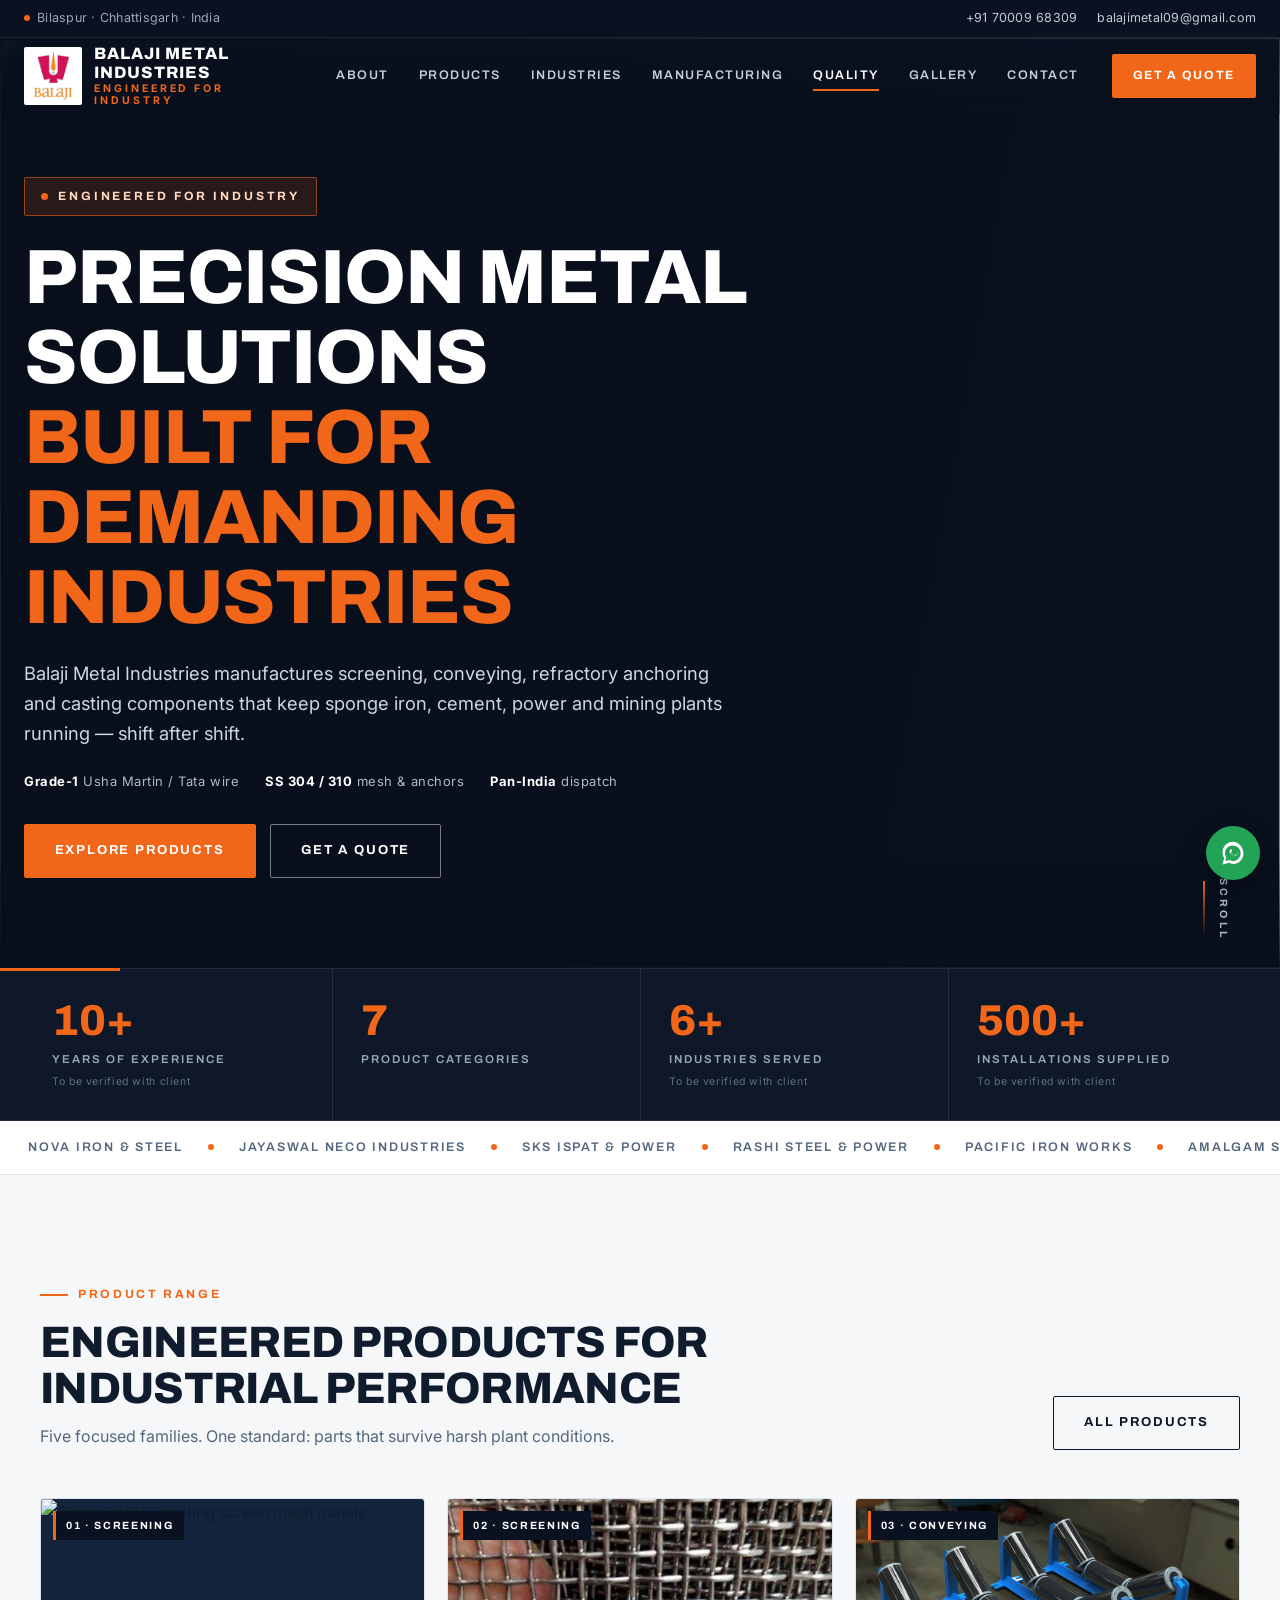
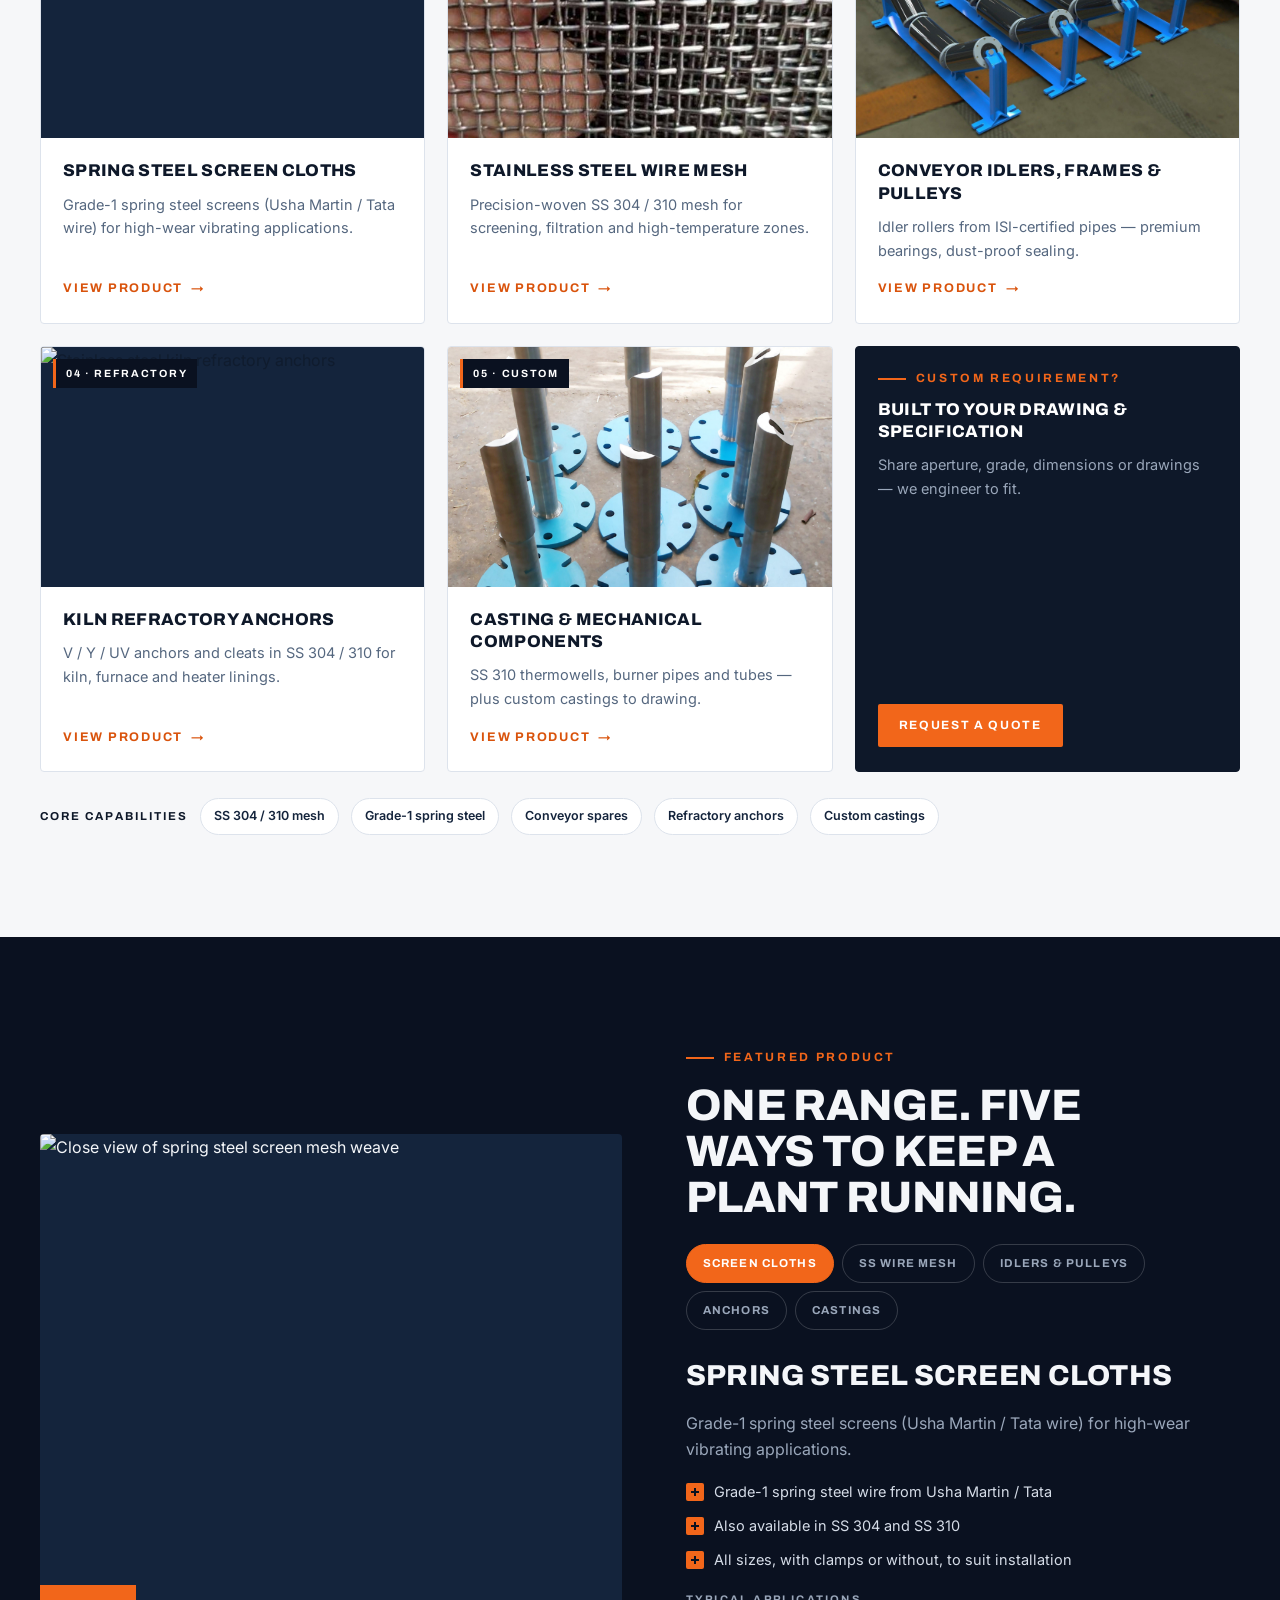
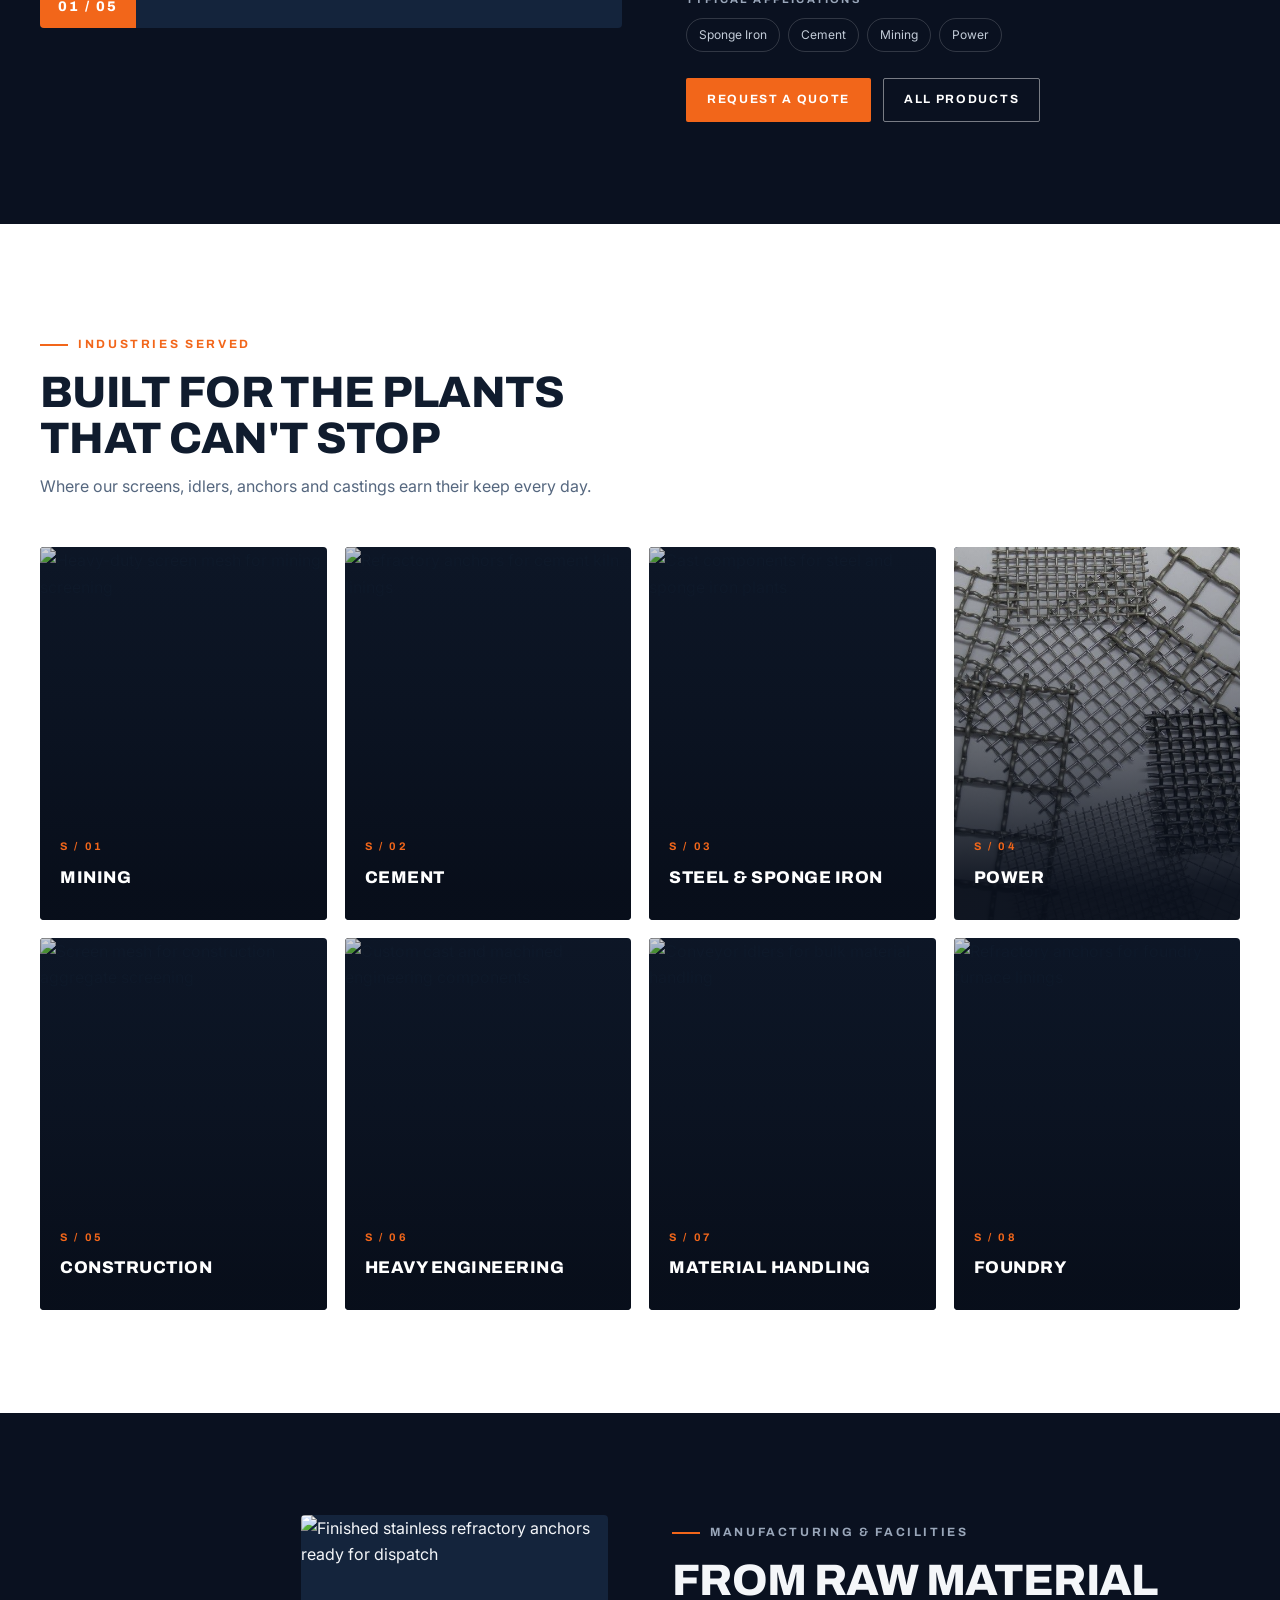
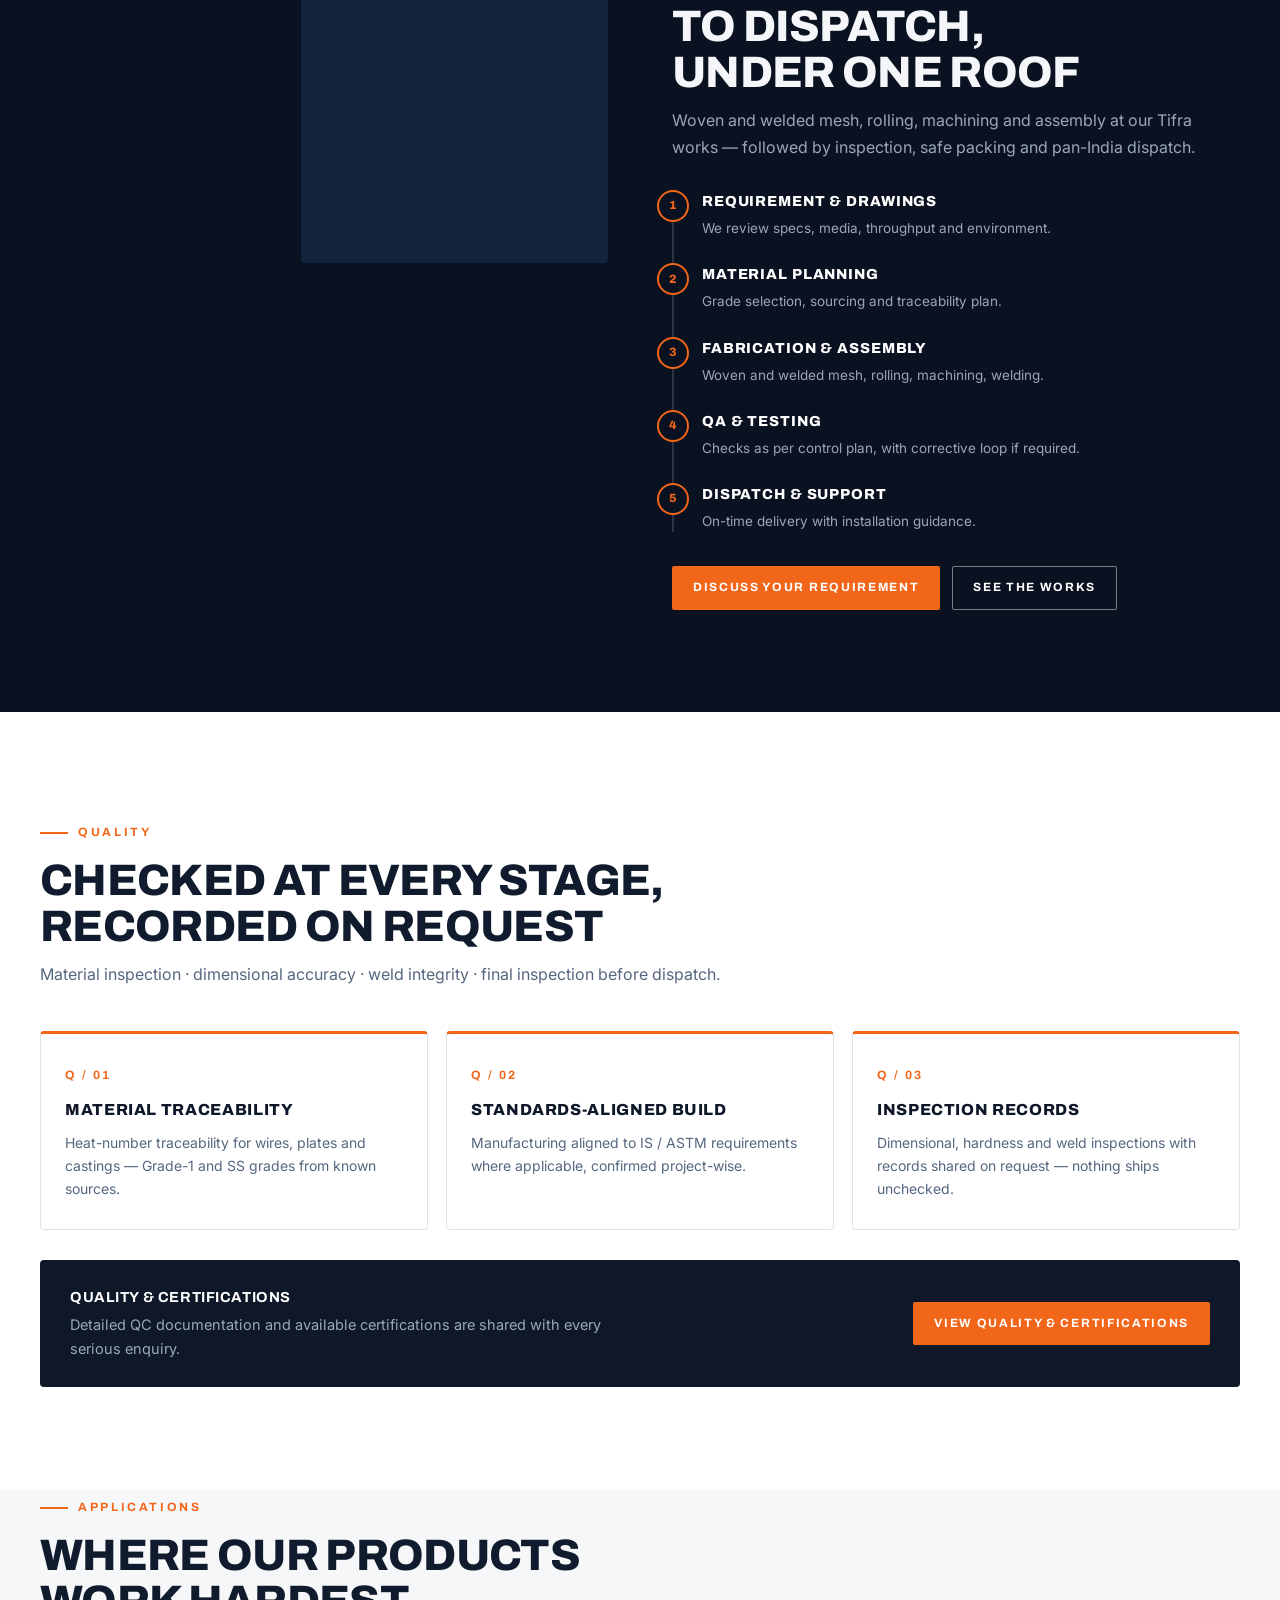
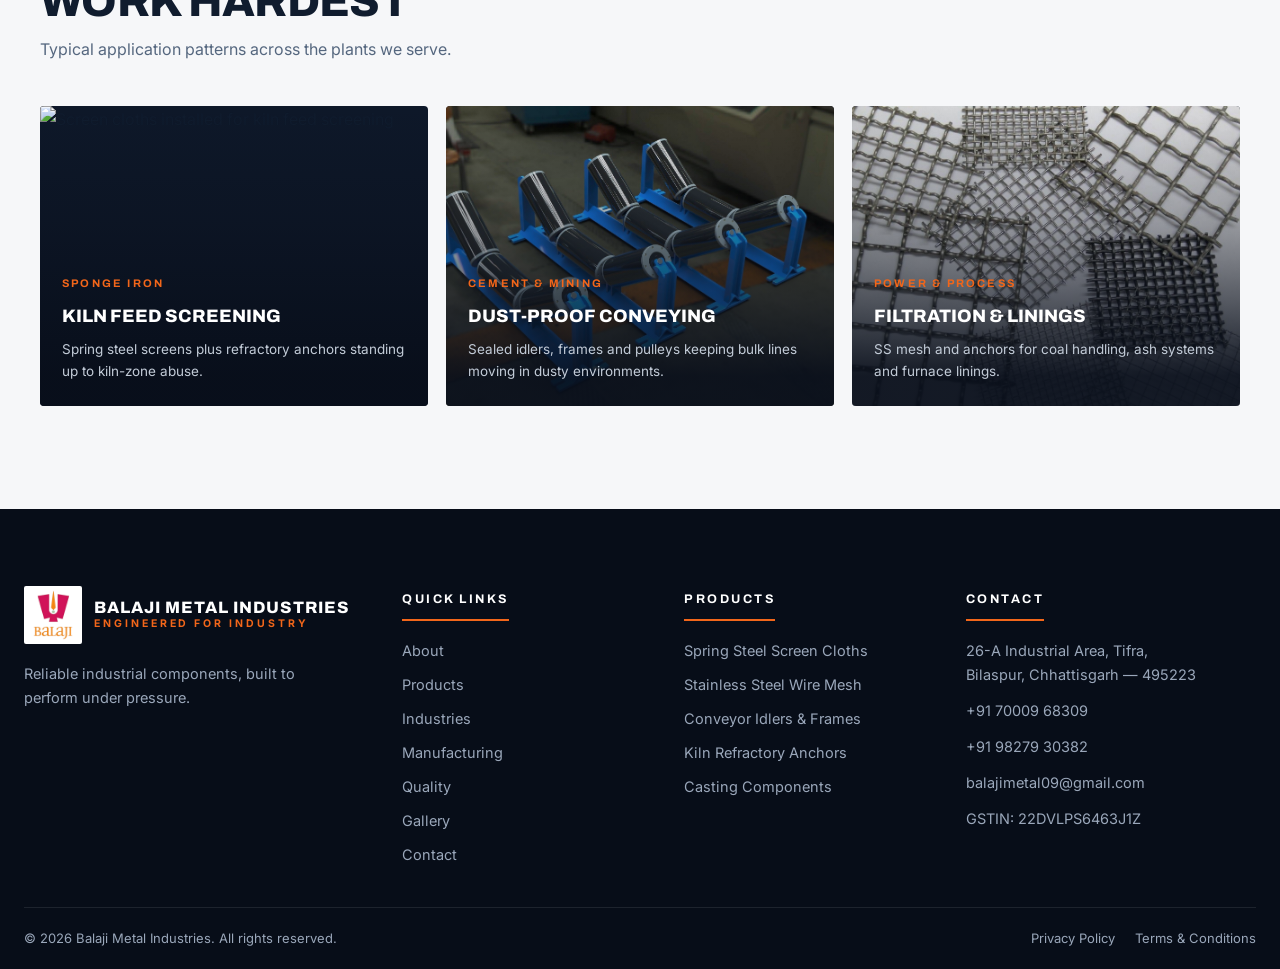
==== commit 68064291: "Responsive tightening + visual elevation: hero entrance, shrinking navbar, customer marquee" ====
--- a/index.html
+++ b/index.html
@@ -181,7 +181,13 @@
       </div>
     </section>
 
-    
+    <!-- Trusted-by marquee (names verified from company profile) -->
+    <div class="marquee" aria-label="Some of our customers">
+      <div class="marquee__track">
+        <span>Nova Iron &amp; Steel</span><span>Jayaswal Neco Industries</span><span>SKS Ispat &amp; Power</span><span>Rashi Steel &amp; Power</span><span>Pacific Iron Works</span><span>Amalgam Steel</span><span>4Mann Group</span><span>Nilkanth Steel</span><span>Mangal Sponge &amp; Steel</span><span>Rocktech Engineering</span><span>German TMX</span><span>Starex Minerals</span><span>Hero Cycles</span><span>KSK</span><span>SAPL</span><span>Sajjan</span><span>Mahavir Coal Washeries</span>
+        <span aria-hidden="true">Nova Iron &amp; Steel</span><span aria-hidden="true">Jayaswal Neco Industries</span><span aria-hidden="true">SKS Ispat &amp; Power</span><span aria-hidden="true">Rashi Steel &amp; Power</span><span aria-hidden="true">Pacific Iron Works</span><span aria-hidden="true">Amalgam Steel</span><span aria-hidden="true">4Mann Group</span><span aria-hidden="true">Nilkanth Steel</span><span aria-hidden="true">Mangal Sponge &amp; Steel</span><span aria-hidden="true">Rocktech Engineering</span><span aria-hidden="true">German TMX</span><span aria-hidden="true">Starex Minerals</span><span aria-hidden="true">Hero Cycles</span><span aria-hidden="true">KSK</span><span aria-hidden="true">SAPL</span><span aria-hidden="true">Sajjan</span><span aria-hidden="true">Mahavir Coal Washeries</span>
+      </div>
+    </div>
 
     <!-- ================= 4. PRODUCT SHOWCASE ================= -->
     <section class="section section--paper" id="products" aria-labelledby="products-heading">
--- a/css/components.css
+++ b/css/components.css
@@ -142,6 +142,30 @@
   justify-content: space-between;
   gap: 20px;
   height: 76px;
+  transition: height var(--dur-2) var(--ease);
+}
+
+.navbar.is-solid .navbar__inner {
+  height: 64px;
+}
+
+.navbar.is-solid .brand__mark {
+  width: 48px;
+  height: 48px;
+}
+
+/* Mid-size screens: tighten nav density before the drawer takes over */
+@media (max-width: 1240px) {
+  .nav-links a {
+    padding: 10px 8px;
+    font-size: 11.5px;
+  }
+  .brand__name {
+    font-size: 15px;
+  }
+  .navbar__inner {
+    gap: 12px;
+  }
 }
 
 .brand {
@@ -166,6 +190,9 @@
   border-radius: var(--radius-sm);
   overflow: hidden;
   padding: 2px;
+  transition:
+    width var(--dur-2) var(--ease),
+    height var(--dur-2) var(--ease);
 }
 
 .brand__mark img {
--- a/css/home.css
+++ b/css/home.css
@@ -123,6 +123,40 @@
   margin-top: 32px;
 }
 
+/* Hero entrance (CSS-only, staggered) */
+.hero__inner > * {
+  animation: hero-rise 0.7s var(--ease) both;
+}
+
+.hero__inner > *:nth-child(2) {
+  animation-delay: 0.08s;
+}
+
+.hero__inner > *:nth-child(3) {
+  animation-delay: 0.16s;
+}
+
+.hero__inner > *:nth-child(4) {
+  animation-delay: 0.24s;
+}
+
+.hero__inner > *:nth-child(5) {
+  animation-delay: 0.32s;
+}
+
+@keyframes hero-rise {
+  from {
+    opacity: 0;
+    transform: translateY(26px);
+  }
+}
+
+@media (prefers-reduced-motion: reduce) {
+  .hero__inner > * {
+    animation: none;
+  }
+}
+
 /* Scroll indicator */
 .scroll-cue {
   position: absolute;
@@ -177,6 +211,79 @@
   }
   .hero__ctas .btn {
     flex: 1 1 100%;
+  }
+}
+
+@media (max-width: 480px) {
+  .hero h1 {
+    font-size: 2.15rem;
+  }
+  .hero__sub {
+    font-size: 0.98rem;
+  }
+  .hero__meta {
+    font-size: 12px;
+    gap: 8px 18px;
+  }
+  .hero__badge {
+    font-size: 10.5px;
+    letter-spacing: 0.18em;
+  }
+}
+
+/* ---------- Customer marquee ---------- */
+.marquee {
+  background: #fff;
+  border-bottom: 1px solid var(--line-light);
+  overflow: hidden;
+  padding: 16px 0;
+}
+
+.marquee__track {
+  display: flex;
+  width: max-content;
+  animation: marquee-scroll 36s linear infinite;
+}
+
+.marquee:hover .marquee__track {
+  animation-play-state: paused;
+}
+
+.marquee__track span {
+  position: relative;
+  font-family: var(--font-display);
+  font-size: 12.5px;
+  font-weight: 600;
+  letter-spacing: 0.14em;
+  text-transform: uppercase;
+  color: var(--steel-500);
+  white-space: nowrap;
+  padding: 0 28px;
+}
+
+.marquee__track span::after {
+  content: "";
+  position: absolute;
+  right: -3px;
+  top: 50%;
+  translate: 0 -50%;
+  width: 6px;
+  height: 6px;
+  border-radius: 50%;
+  background: var(--accent);
+}
+
+@keyframes marquee-scroll {
+  to {
+    transform: translateX(-50%);
+  }
+}
+
+@media (prefers-reduced-motion: reduce) {
+  .marquee__track {
+    animation: none;
+    flex-wrap: wrap;
+    width: auto;
   }
 }
 
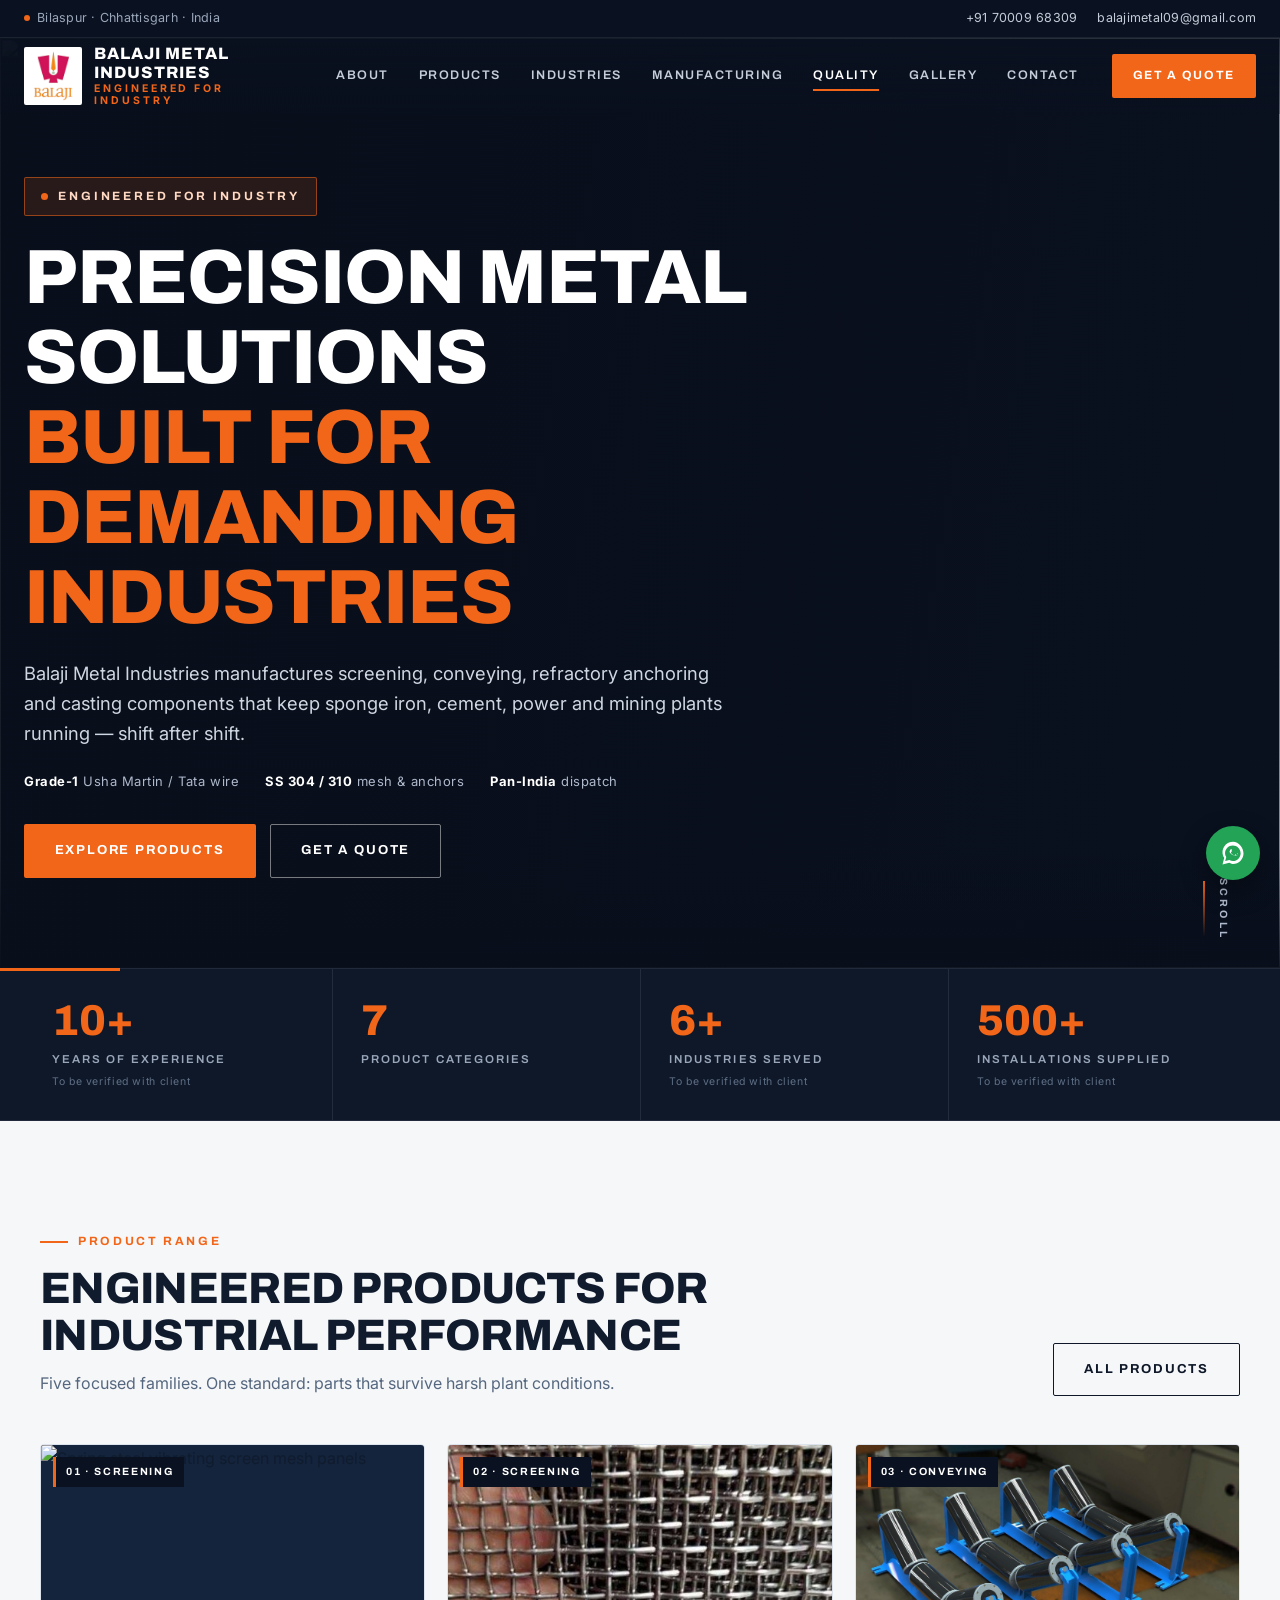
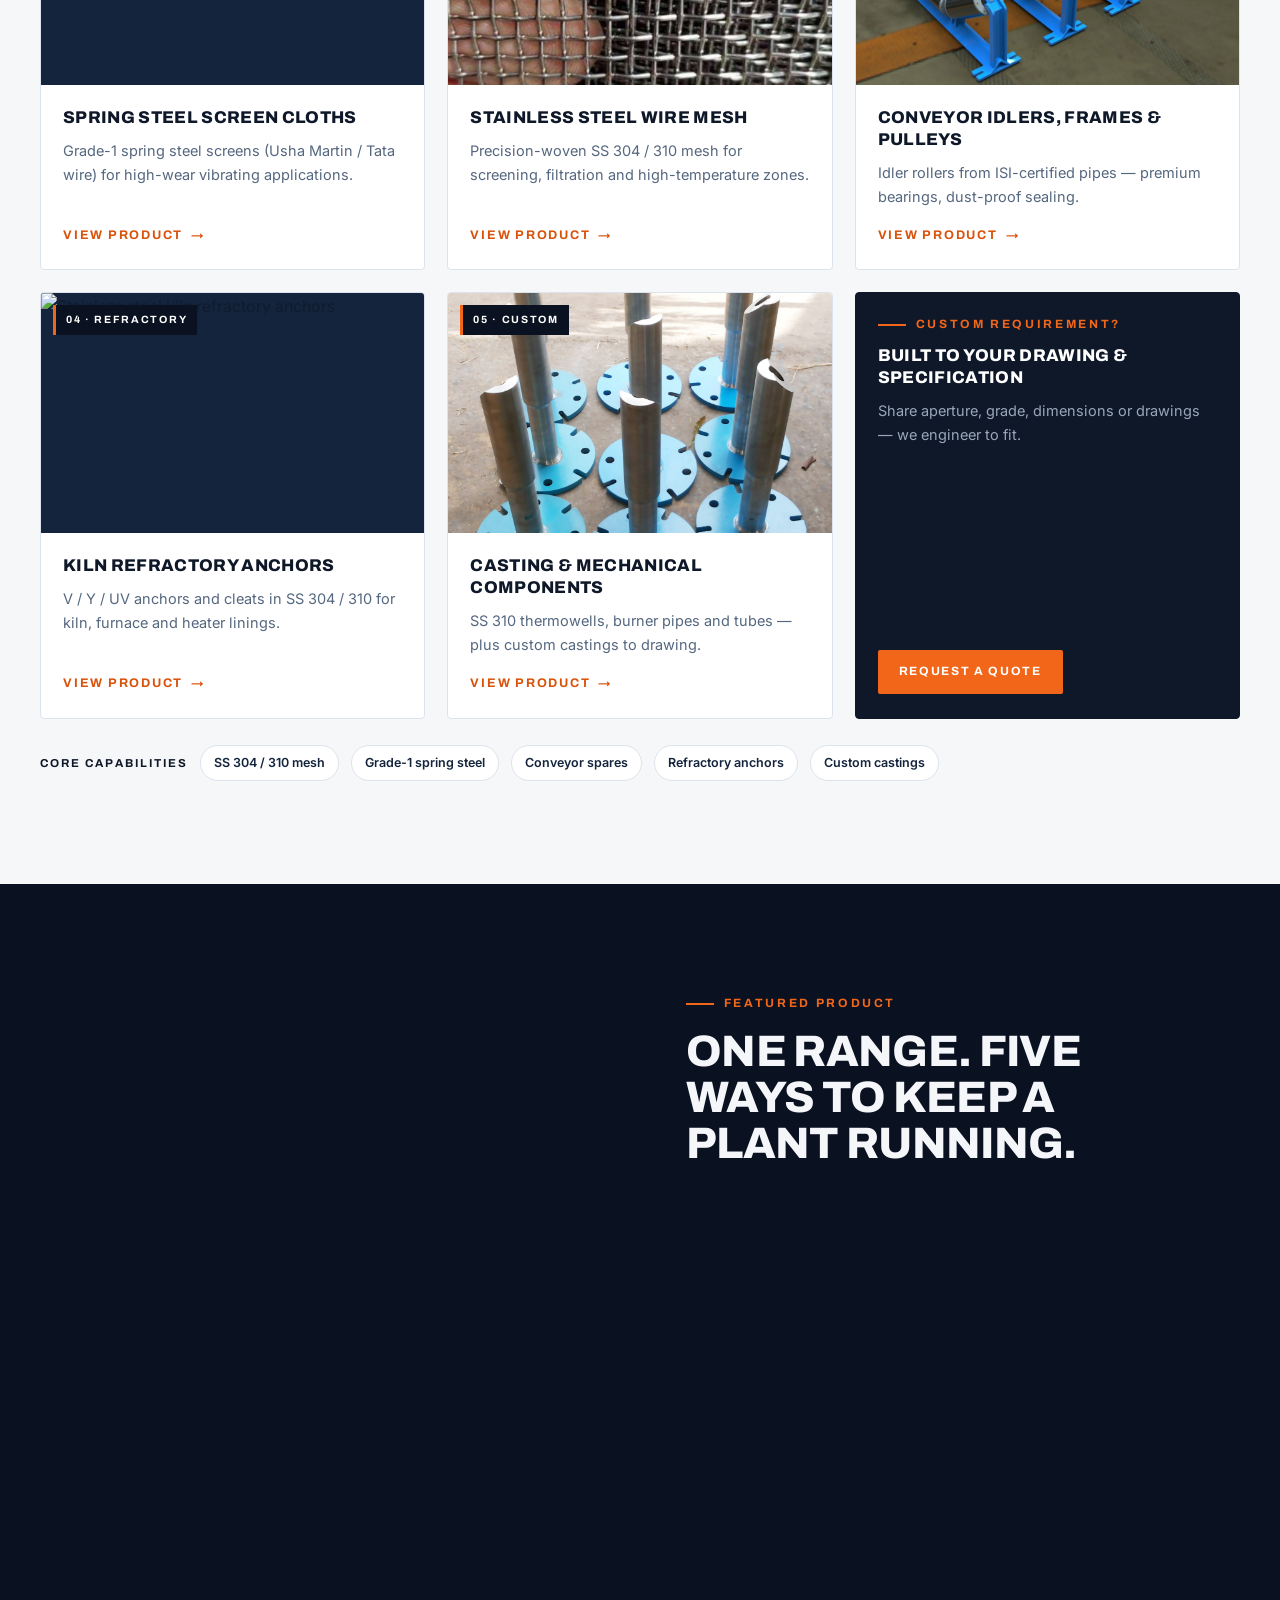
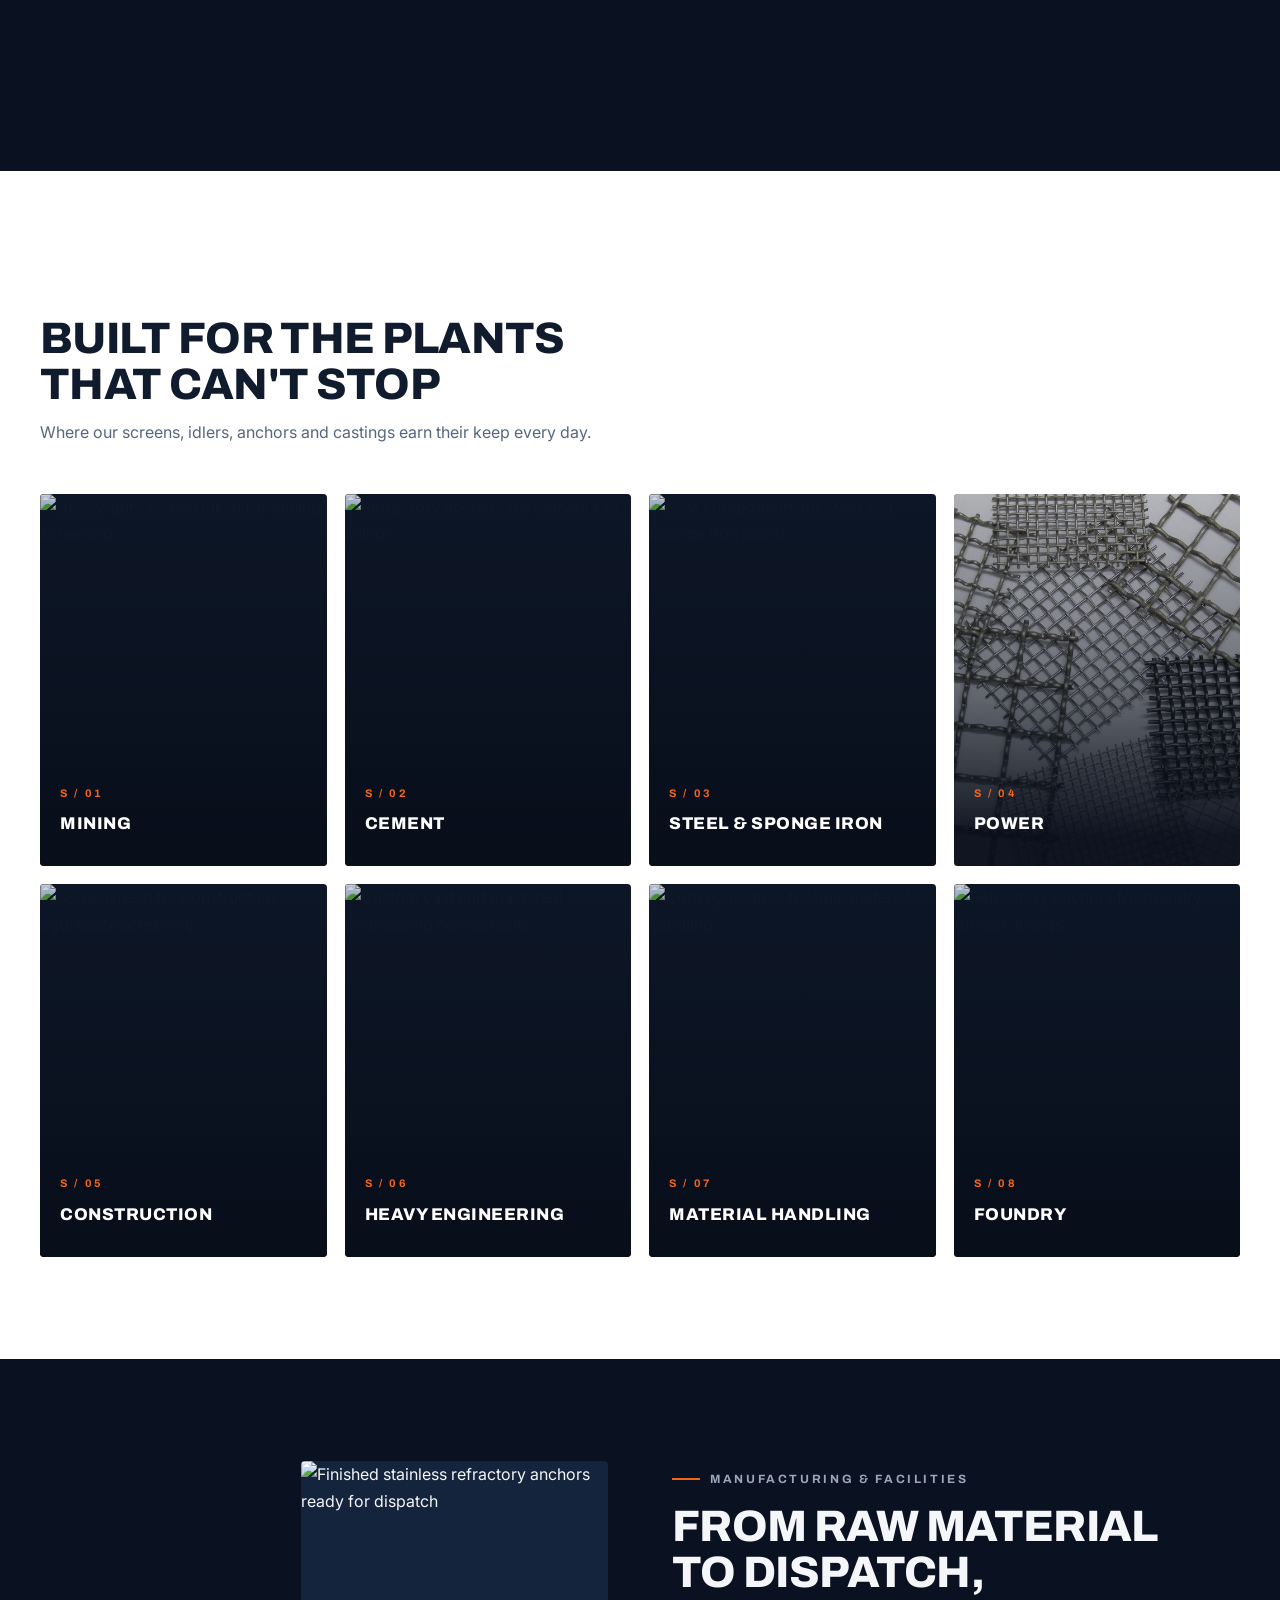
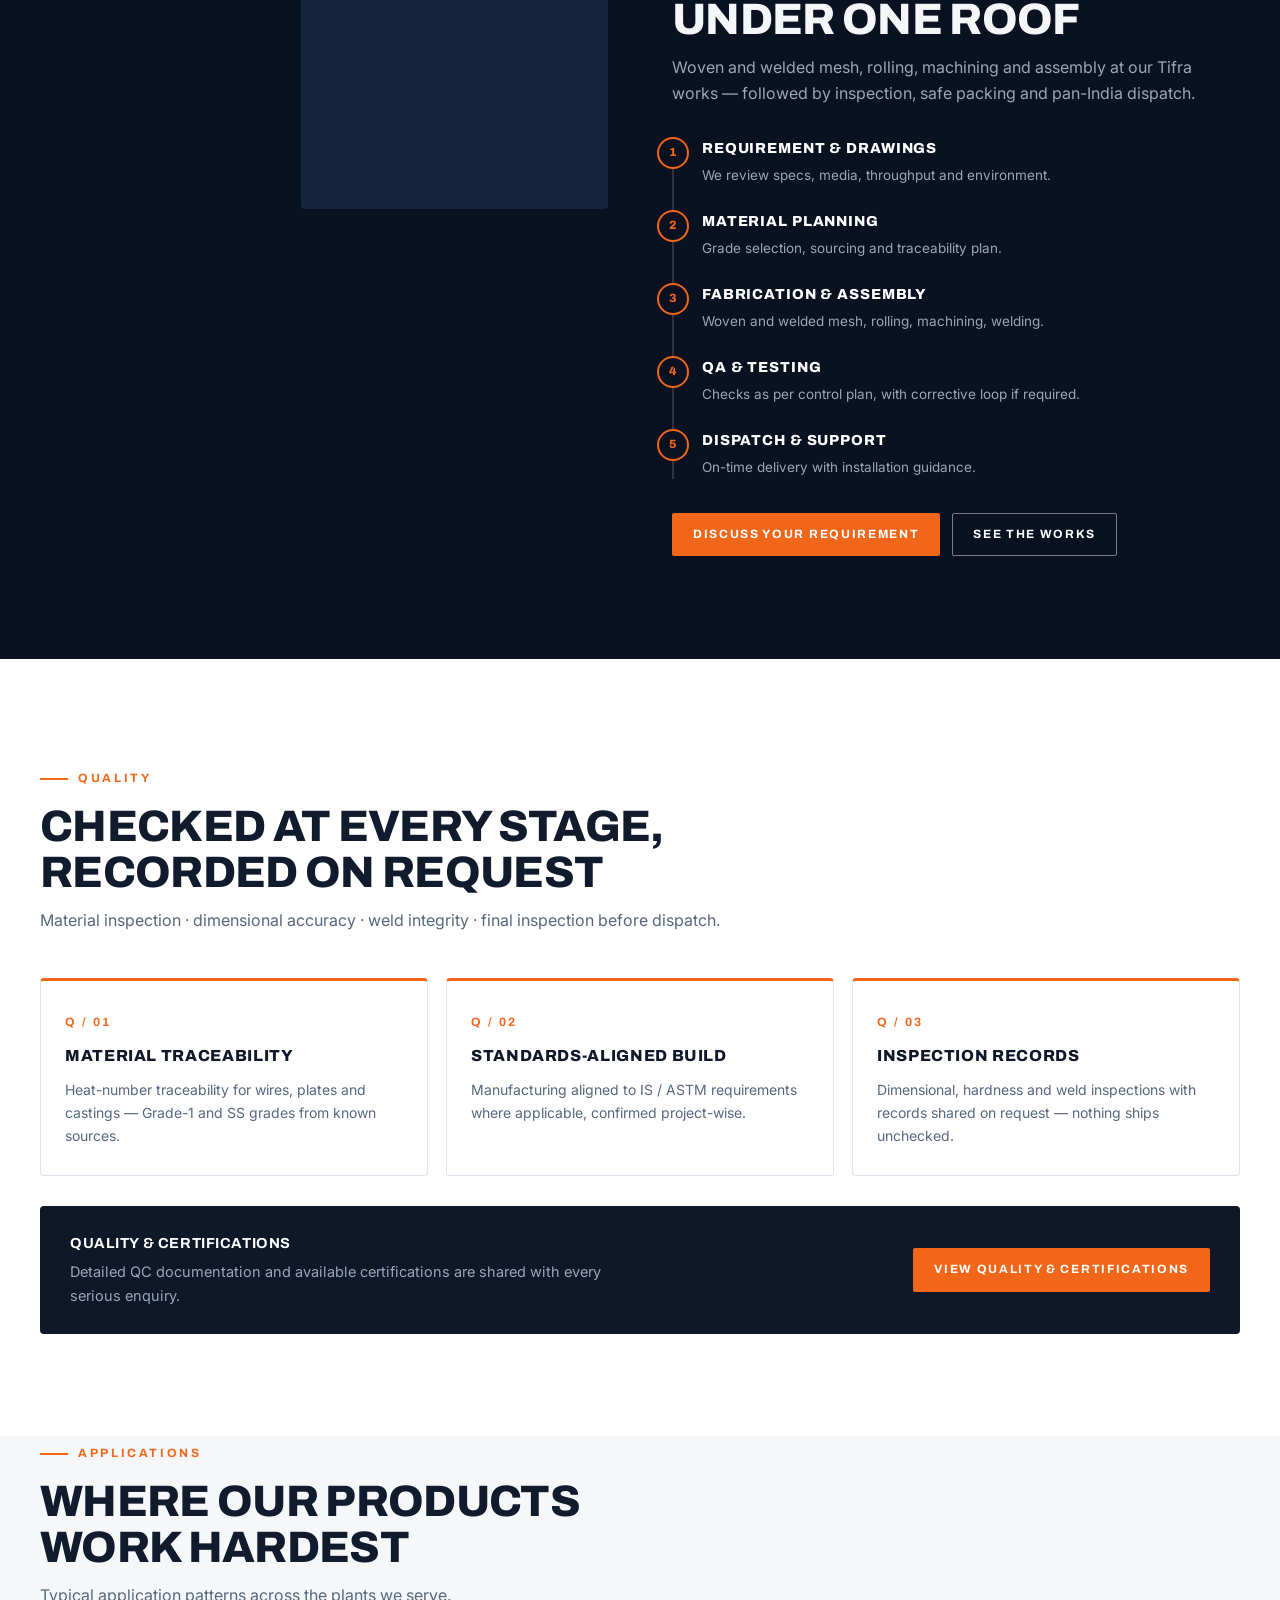
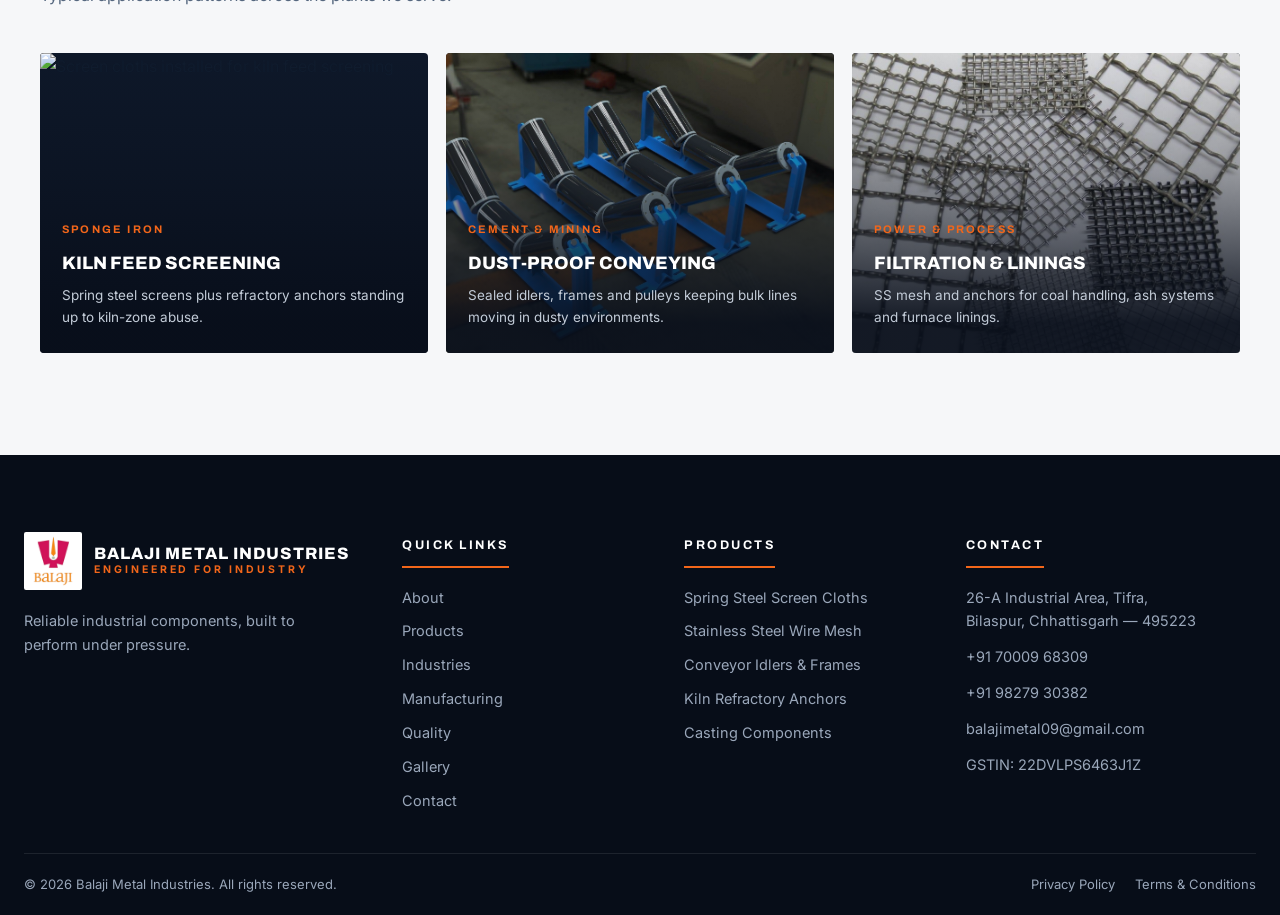
==== commit de239294: "Update company profile viewer: correct page count and remove outdated customer marquee" ====
--- a/index.html
+++ b/index.html
@@ -181,13 +181,7 @@
       </div>
     </section>
 
-    <!-- Trusted-by marquee (names verified from company profile) -->
-    <div class="marquee" aria-label="Some of our customers">
-      <div class="marquee__track">
-        <span>Nova Iron &amp; Steel</span><span>Jayaswal Neco Industries</span><span>SKS Ispat &amp; Power</span><span>Rashi Steel &amp; Power</span><span>Pacific Iron Works</span><span>Amalgam Steel</span><span>4Mann Group</span><span>Nilkanth Steel</span><span>Mangal Sponge &amp; Steel</span><span>Rocktech Engineering</span><span>German TMX</span><span>Starex Minerals</span><span>Hero Cycles</span><span>KSK</span><span>SAPL</span><span>Sajjan</span><span>Mahavir Coal Washeries</span>
-        <span aria-hidden="true">Nova Iron &amp; Steel</span><span aria-hidden="true">Jayaswal Neco Industries</span><span aria-hidden="true">SKS Ispat &amp; Power</span><span aria-hidden="true">Rashi Steel &amp; Power</span><span aria-hidden="true">Pacific Iron Works</span><span aria-hidden="true">Amalgam Steel</span><span aria-hidden="true">4Mann Group</span><span aria-hidden="true">Nilkanth Steel</span><span aria-hidden="true">Mangal Sponge &amp; Steel</span><span aria-hidden="true">Rocktech Engineering</span><span aria-hidden="true">German TMX</span><span aria-hidden="true">Starex Minerals</span><span aria-hidden="true">Hero Cycles</span><span aria-hidden="true">KSK</span><span aria-hidden="true">SAPL</span><span aria-hidden="true">Sajjan</span><span aria-hidden="true">Mahavir Coal Washeries</span>
-      </div>
-    </div>
+    
 
     <!-- ================= 4. PRODUCT SHOWCASE ================= -->
     <section class="section section--paper" id="products" aria-labelledby="products-heading">
--- a/css/sections.css
+++ b/css/sections.css
@@ -950,6 +950,22 @@
   display: flex;
   flex-direction: column;
   gap: 12px;
+  min-width: 0;
+  max-width: 100%;
+}
+
+/* Keep the wide thumbnail strip from forcing its grid column open */
+.split__media--doc,
+.split__media--doc .doc-viewer,
+.split__media--doc .doc-viewer__thumbs {
+  min-width: 0;
+  max-width: 100%;
+}
+
+.split__media--doc .doc-viewer {
+  width: 100%;
+  max-width: 520px;
+  margin-inline: auto;
 }
 
 .doc-viewer__bar {
@@ -986,7 +1002,7 @@
     auto;
   border: 1px solid var(--navy-700);
   box-shadow: var(--shadow-2);
-  height: clamp(430px, 38vw, 580px);
+  aspect-ratio: 16 / 10;
 }
 
 .doc-viewer__frame > img {
@@ -1036,9 +1052,11 @@
 }
 
 .doc-viewer__thumbs {
-  display: grid;
-  grid-template-columns: repeat(4, 1fr);
+  display: flex;
   gap: 10px;
+  overflow-x: auto;
+  padding-bottom: 6px;
+  scrollbar-width: thin;
 }
 
 .doc-viewer__thumbs button {
@@ -1047,7 +1065,8 @@
   overflow: hidden;
   padding: 0;
   background: var(--navy-800);
-  aspect-ratio: 210 / 297;
+  aspect-ratio: 16 / 10;
+  flex: 0 0 80px;
   transition:
     border-color var(--dur-2) var(--ease),
     transform var(--dur-2) var(--ease);
